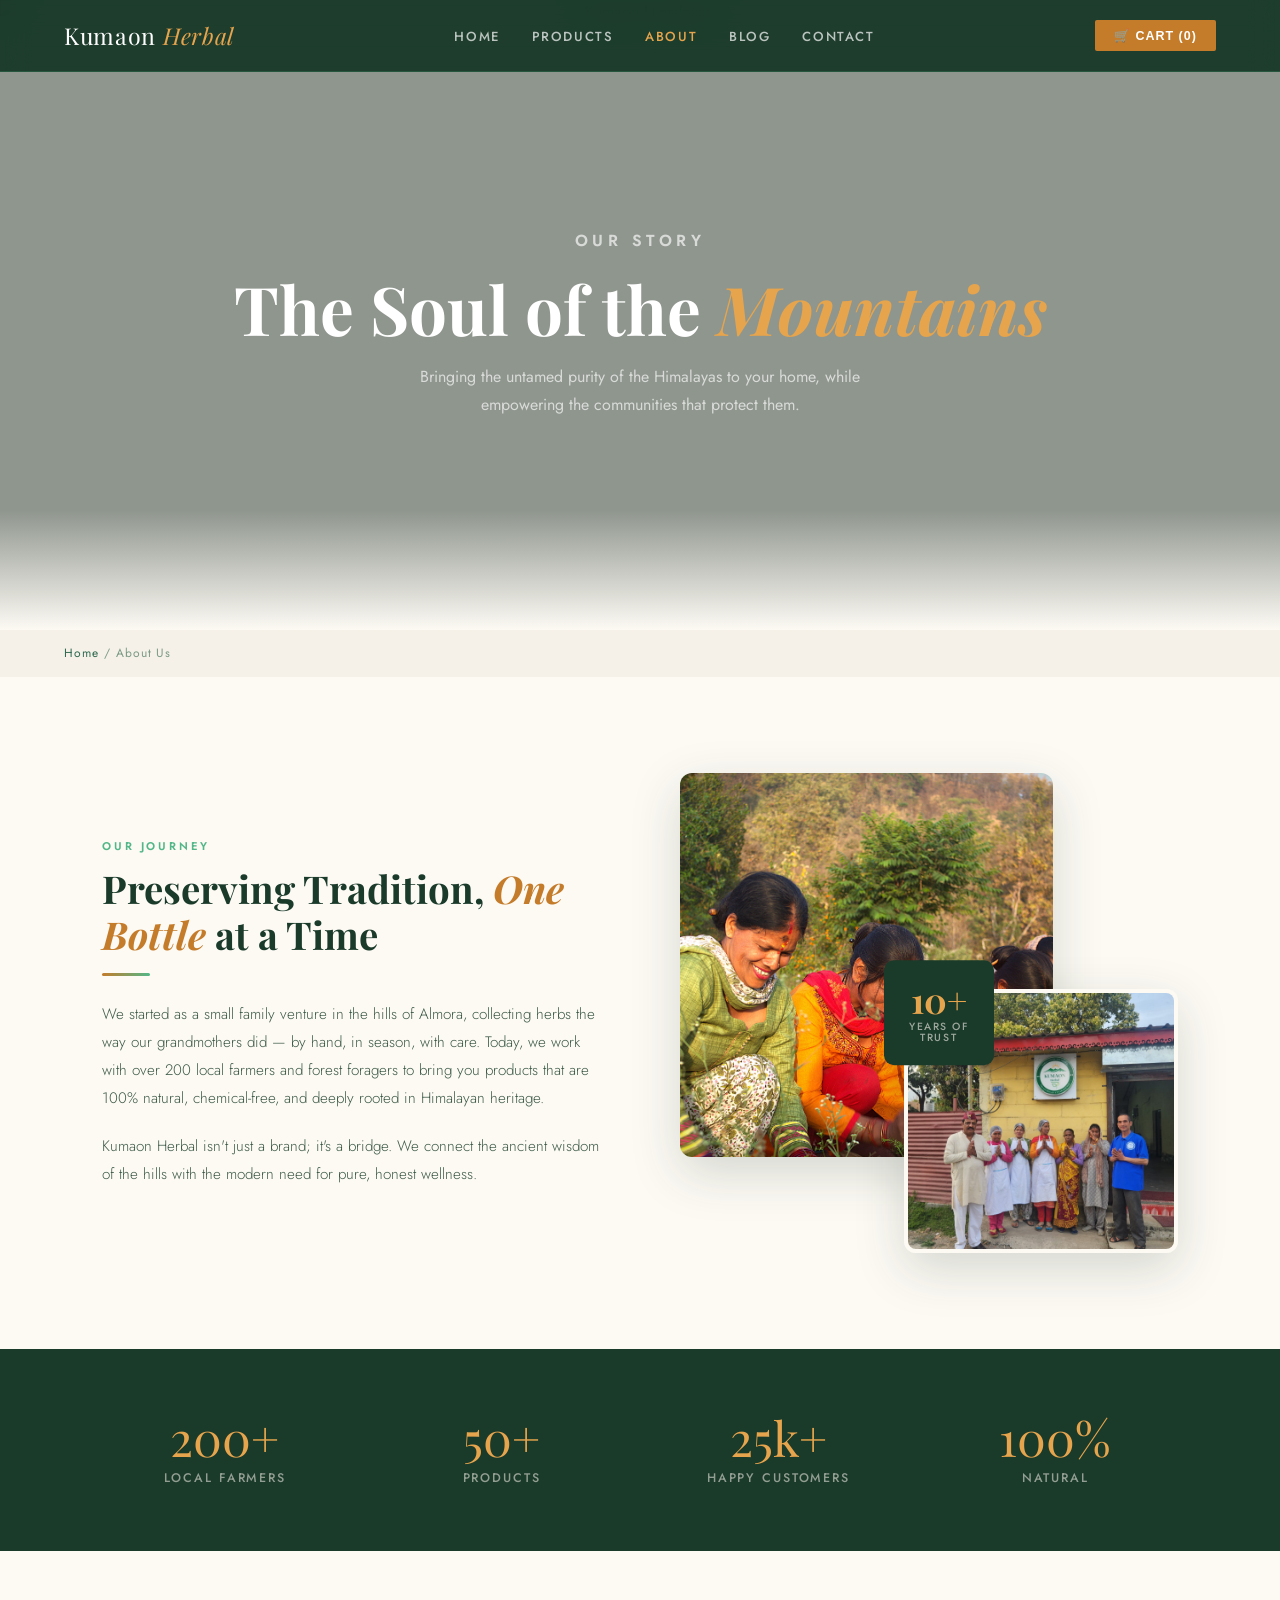
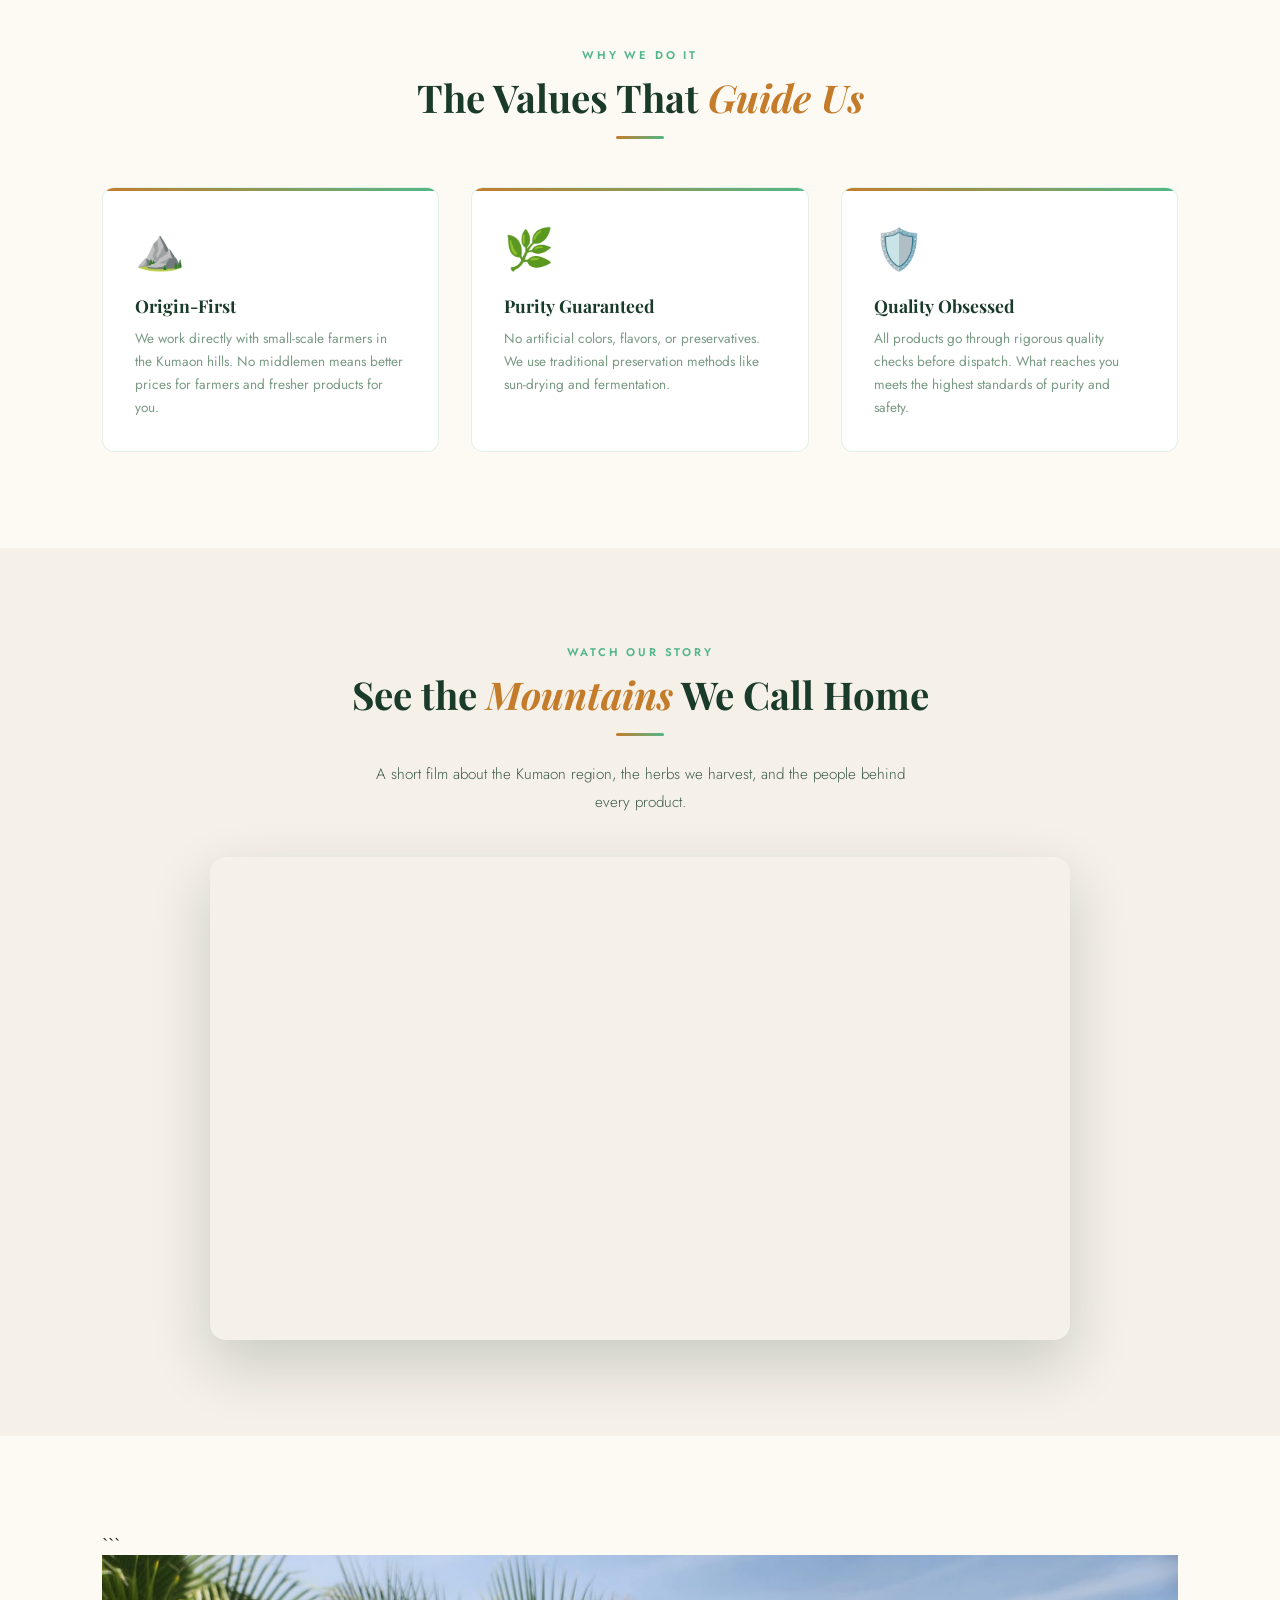
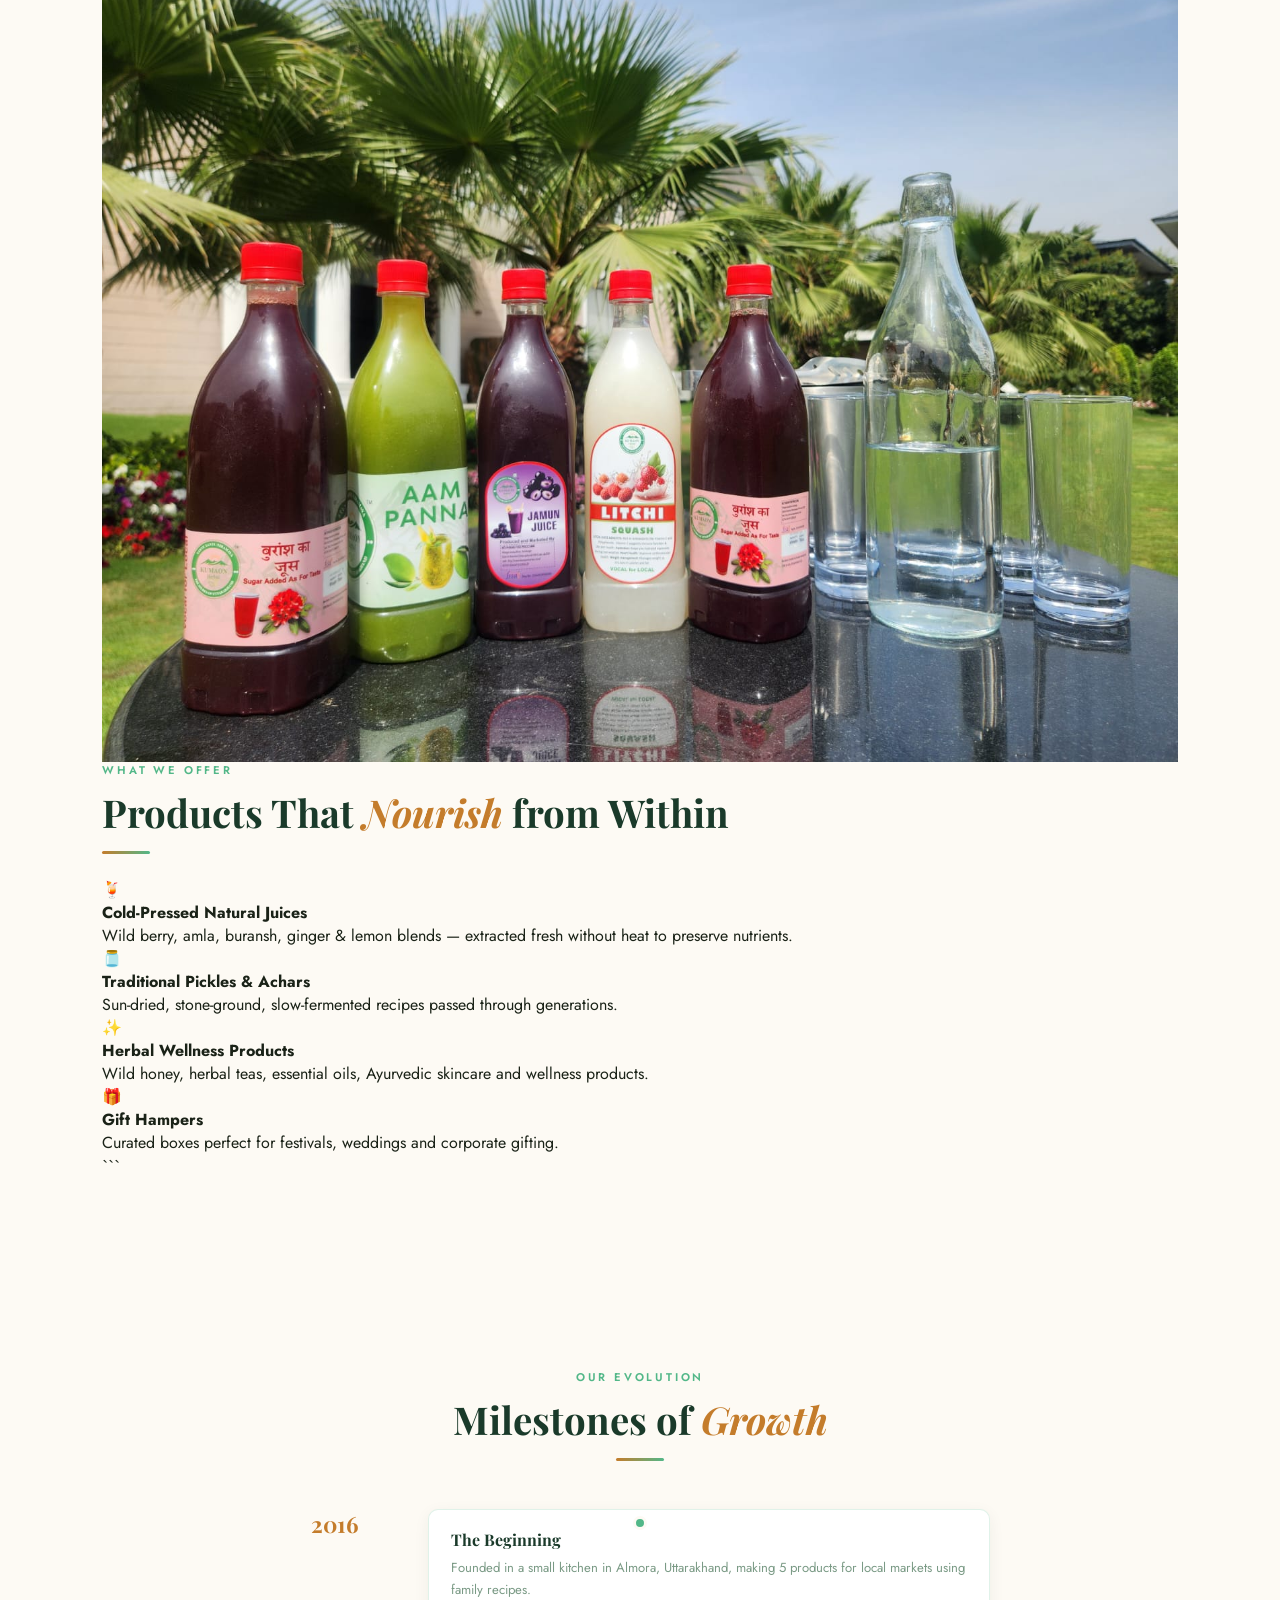
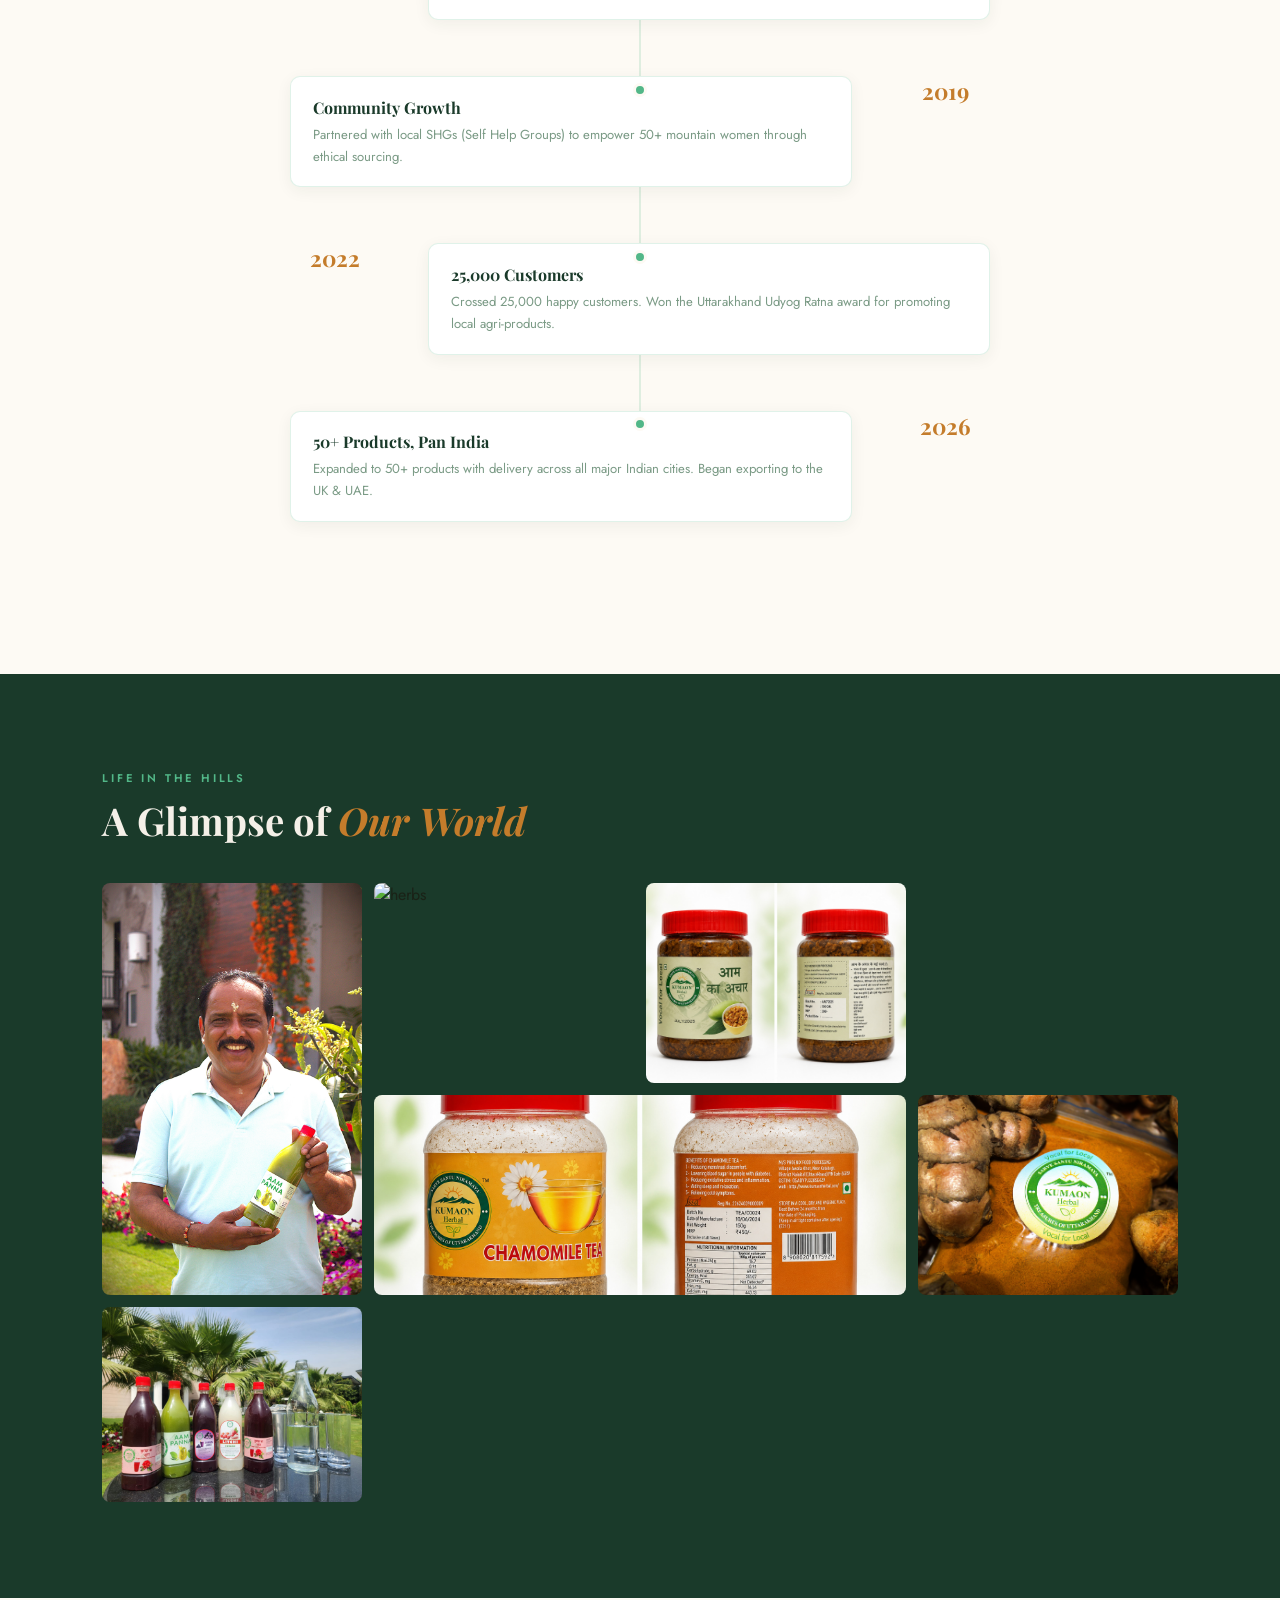
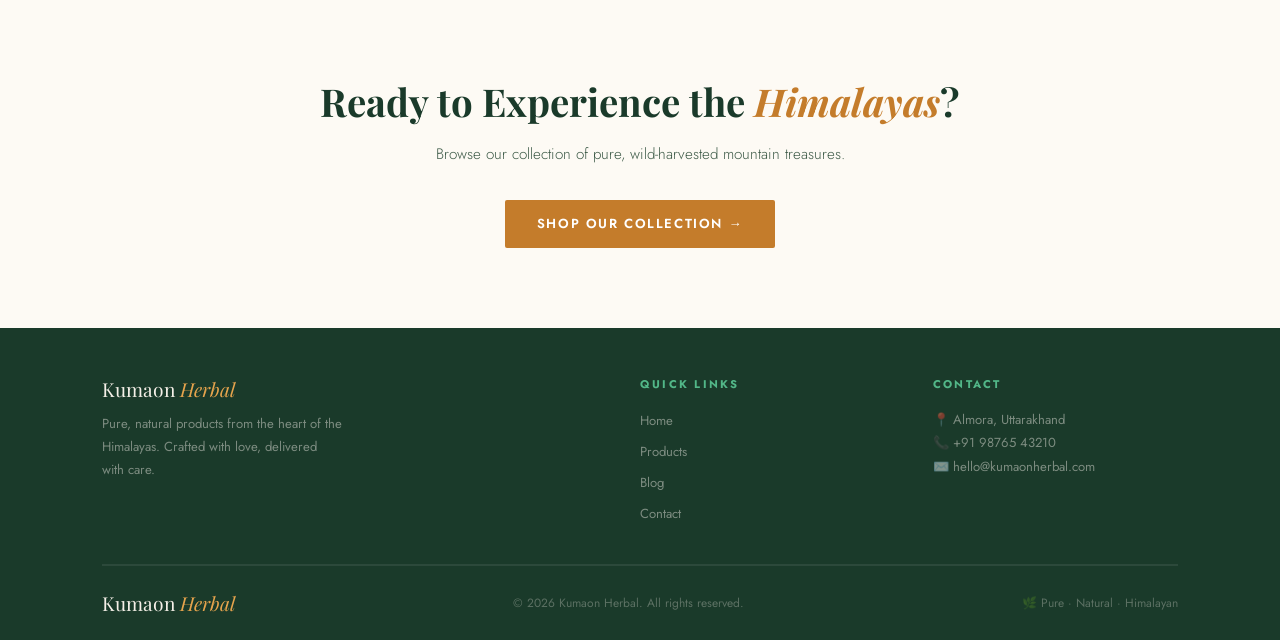
==== about.html @ 8d999460 "chnage in what we provide" ====
<!DOCTYPE html>
<html lang="en">
<head>
  <meta charset="UTF-8"/>
  <meta name="viewport" content="width=device-width, initial-scale=1.0"/>
  <title>About Us – Kumaon Herbal</title>
  <link href="https://fonts.googleapis.com/css2?family=Playfair+Display:ital,wght@0,400;0,600;0,700;1,400;1,600&family=Jost:wght@300;400;500;600;700&display=swap" rel="stylesheet"/>
  <link href="about.css" rel="stylesheet">
</head>
<body>

<!-- NAVBAR -->
<nav id="navbar">
  <div class="nav-logo">Kumaon <span>Herbal</span></div>
  <ul class="nav-links">
    <li><a href="index.html">Home</a></li>
    <li><a href="product.html">Products</a></li>
    <li><a href="about.html" class="active">About</a></li>
    <li><a href="blog.html">Blog</a></li>
    <li><a href="contact.html">Contact</a></li>
  </ul>
  <div class="nav-actions">
    <button class="nav-cart">Cart (0)</button>
    <div class="hamburger" id="hamburger"><span></span><span></span><span></span></div>
  </div>
</nav>

<!-- HERO -->
<section class="hero">
  <img src="https://images.unsplash.com/photo-1506905925346-21bda4d32df4?w=1600&q=80" alt="Kumaon Himalayas"/>
  <div class="ov" style="background:rgba(10,28,18,.45)"></div>
  <div class="hero-body">
    <p class="eyebrow">Our Story</p>
    <h1>The Soul of the <em>Mountains</em></h1>
    <p>Bringing the untamed purity of the Himalayas to your home, while empowering the communities that protect them.</p>
  </div>
  <div class="fade-b"></div>
</section>

<div class="breadcrumb"><a href="index.html">Home</a> / About Us</div>

<!-- STORY -->
<section>
  <div class="story-grid">
    <div>
      <p class="sec-label">Our Journey</p>
      <h2 class="sec-title">Preserving Tradition, <em>One Bottle</em> at a Time</h2>
      <div class="sec-div"></div>
      <p class="sec-body">
        We started as a small family venture in the hills of Almora, collecting herbs the way our grandmothers did — by hand, in season, with care. Today, we work with over 200 local farmers and forest foragers to bring you products that are 100% natural, chemical-free, and deeply rooted in Himalayan heritage.
      </p>
      <p class="sec-body" style="margin-top:1.2rem">
        Kumaon Herbal isn't just a brand; it's a bridge. We connect the ancient wisdom of the hills with the modern need for pure, honest wellness.
      </p>
    </div>
    <div class="story-img-stack">
      <img class="si-main" src="IMG_7506.jpg" alt="Himalayan farm"/>
      <img class="si-accent" src="WhatsApp Image 2026-03-16 at 8.49.40 PM.jpeg " alt="Herbal products"/>
      <div class="story-badge">10+<span>Years of Trust</span></div>
    </div>
  </div>
</section>

<!-- STATS -->
<div class="stats-band">
  <div><div class="stat-num">200+</div><div class="stat-label">Local Farmers</div></div>
  <div><div class="stat-num">50+</div><div class="stat-label">Products</div></div>
  <div><div class="stat-num">25k+</div><div class="stat-label">Happy Customers</div></div>
  <div><div class="stat-num">100%</div><div class="stat-label">Natural</div></div>
</div>

<!-- VALUES -->
<section>
  <div style="text-align:center">
    <p class="sec-label">Why We Do It</p>
    <h2 class="sec-title">The Values That <em>Guide Us</em></h2>
    <div class="sec-div" style="margin-inline:auto"></div>
  </div>
  <div class="values-grid">
    <div class="val-card">
      <div class="val-icon">⛰️</div>
      <h3>Origin-First</h3>
      <p>We work directly with small-scale farmers in the Kumaon hills. No middlemen means better prices for farmers and fresher products for you.</p>
    </div>
    <div class="val-card">
      <div class="val-icon">🌿</div>
      <h3>Purity Guaranteed</h3>
      <p>No artificial colors, flavors, or preservatives. We use traditional preservation methods like sun-drying and fermentation.</p>
    </div>
    <div class="val-card">
      <div class="val-icon">🛡️</div>
      <h3>Quality Obsessed</h3>
      <p>All products go through rigorous quality checks before dispatch. What reaches you meets the highest standards of purity and safety.</p>
    </div>
  </div>
</section>

<!-- VIDEO -->
<section class="video-section">
  <p class="sec-label">Watch Our Story</p>
  <h2 class="sec-title">See the <em>Mountains</em> We Call Home</h2>
  <div class="sec-div" style="margin-inline:auto"></div>
  <p class="sec-body" style="max-width:540px;margin-inline:auto">A short film about the Kumaon region, the herbs we harvest, and the people behind every product.</p>
  <div class="video-wrap">
    <!-- Himalayan nature/herbs documentary from YouTube -->
    <iframe src="" title="Kumaon Himalayas" allowfullscreen allow="accelerometer; autoplay; clipboard-write; encrypted-media; gyroscope; picture-in-picture"></iframe>
  </div>
</section>

<!-- WHAT WE PROVIDE -->
<!-- WHAT WE PROVIDE -->

<section class="offer-section">

  <div class="offer-grid">

```
<div class="offer-image-wrapper">
  <img
    class="offer-image"
    src="WhatsApp Image 2026-03-16 at 8.49.50 PM (1).jpeg"
    alt="herbal products"
  />
</div>

<div class="offer-content">

  <p class="sec-label">What We Offer</p>

  <h2 class="sec-title">
    Products That <em>Nourish</em> from Within
  </h2>

  <div class="sec-div"></div>

  <div class="offer-list">

    <div class="offer-item">
      <div class="offer-icon">🍹</div>
      <div>
        <h4>Cold-Pressed Natural Juices</h4>
        <p>
          Wild berry, amla, buransh, ginger & lemon blends —
          extracted fresh without heat to preserve nutrients.
        </p>
      </div>
    </div>

    <div class="offer-item">
      <div class="offer-icon">🫙</div>
      <div>
        <h4>Traditional Pickles & Achars</h4>
        <p>
          Sun-dried, stone-ground, slow-fermented recipes
          passed through generations.
        </p>
      </div>
    </div>

    <div class="offer-item">
      <div class="offer-icon">✨</div>
      <div>
        <h4>Herbal Wellness Products</h4>
        <p>
          Wild honey, herbal teas, essential oils,
          Ayurvedic skincare and wellness products.
        </p>
      </div>
    </div>

    <div class="offer-item">
      <div class="offer-icon">🎁</div>
      <div>
        <h4>Gift Hampers</h4>
        <p>
          Curated boxes perfect for festivals,
          weddings and corporate gifting.
        </p>
      </div>
    </div>

  </div>

</div>
```

  </div>

</section>


<!-- TIMELINE -->
<section class="timeline">
  <div style="text-align:center">
    <p class="sec-label">Our Evolution</p>
    <h2 class="sec-title">Milestones of <em>Growth</em></h2>
    <div class="sec-div" style="margin-inline:auto"></div>
  </div>
  <div class="tl-wrap">
    <div class="tl-item">
      <div class="tl-year">2016</div>
      <div class="tl-dot"></div>
      <div class="tl-content"><h4>The Beginning</h4><p>Founded in a small kitchen in Almora, Uttarakhand, making 5 products for local markets using family recipes.</p></div>
    </div>
    <div class="tl-item">
      <div class="tl-year">2019</div>
      <div class="tl-dot"></div>
      <div class="tl-content"><h4>Community Growth</h4><p>Partnered with local SHGs (Self Help Groups) to empower 50+ mountain women through ethical sourcing.</p></div>
    </div>
    <div class="tl-item">
      <div class="tl-year">2022</div>
      <div class="tl-dot"></div>
      <div class="tl-content"><h4>25,000 Customers</h4><p>Crossed 25,000 happy customers. Won the Uttarakhand Udyog Ratna award for promoting local agri-products.</p></div>
    </div>
    <div class="tl-item">
      <div class="tl-year">2026</div>
      <div class="tl-dot"></div>
      <div class="tl-content"><h4>50+ Products, Pan India</h4><p>Expanded to 50+ products with delivery across all major Indian cities. Began exporting to the UK & UAE.</p></div>
    </div>
  </div>
</section>

<!-- GALLERY -->
<section class="gallery">
  <p class="sec-label">Life in the Hills</p>
  <h2 class="sec-title" style="color:var(--cream)">A Glimpse of <em>Our World</em></h2>
  <div class="gal-grid">
    <div class="gal-item tall"><img src="IMG_7270.jpg" alt="Founder"/></div>
    <div class="gal-item"><img src="https://images.unsplash.com/photo-1615485290382-441e4d049cb5?w=500&q=80" alt="herbs"/></div>
    <div class="gal-item"><img src="images\IMG_8487.jpeg" alt="pickles"/></div>
    <div class="gal-item wide"><img src="images\IMG_8486.jpeg" alt="herbal tea"/></div>
    <div class="gal-item"><img src="IMG_7405.jpg" alt="Turmeric"/></div>
    <div class="gal-item"><img src="WhatsApp Image 2026-03-16 at 8.49.50 PM (1).jpeg" alt="products"/></div>
  </div>
</section>

<!-- CTA -->
<section style="text-align:center; padding: 5rem 8vw;">
  <h2 class="sec-title">Ready to Experience the <em>Himalayas</em>?</h2>
  <p class="sec-body" style="margin-top:1rem; margin-bottom: 2rem;">Browse our collection of pure, wild-harvested mountain treasures.</p>
  <a href="product.html" class="btn-primary">Shop Our Collection →</a>
</section>

<!-- FOOTER -->
<footer>
  <div style="display:grid;grid-template-columns:2fr 1fr 1fr;gap:3rem;padding-bottom:2.5rem;border-bottom:1px solid rgba(255,255,255,.08)">
    <div>
      <div class="fl">Kumaon <span>Herbal</span></div>
      <p style="font-size:.82rem;color:rgba(245,240,232,.45);margin-top:.7rem;max-width:240px;line-height:1.75">Pure, natural products from the heart of the Himalayas. Crafted with love, delivered with care.</p>
    </div>
    <div>
      <h5 style="font-size:.7rem;font-weight:700;letter-spacing:.2em;text-transform:uppercase;color:var(--gl);margin-bottom:1rem">Quick Links</h5>
      <ul style="list-style:none;display:flex;flex-direction:column;gap:.5rem">
        <li><a href="index.html" style="color:rgba(245,240,232,.45);font-size:.82rem;text-decoration:none">Home</a></li>
        <li><a href="product.html" style="color:rgba(245,240,232,.45);font-size:.82rem;text-decoration:none">Products</a></li>
        <li><a href="blog.html" style="color:rgba(245,240,232,.45);font-size:.82rem;text-decoration:none">Blog</a></li>
        <li><a href="contact.html" style="color:rgba(245,240,232,.45);font-size:.82rem;text-decoration:none">Contact</a></li>
      </ul>
    </div>
    <div>
      <h5 style="font-size:.7rem;font-weight:700;letter-spacing:.2em;text-transform:uppercase;color:var(--gl);margin-bottom:1rem">Contact</h5>
      <p style="font-size:.82rem;color:rgba(245,240,232,.45);line-height:1.8">📍 Almora, Uttarakhand<br/>📞 +91 98765 43210<br/>✉️ hello@kumaonherbal.com</p>
    </div>
  </div>
  <div class="footer-inner"><div class="fl">Kumaon <span>Herbal</span></div><p>© 2026 Kumaon Herbal. All rights reserved.</p><p>🌿 Pure · Natural · Himalayan</p></div>
</footer>
<script src="script.js"></script>
</body>
</html>
---- about.css ----
*,*::before,*::after{box-sizing:border-box;margin:0;padding:0}
    :root{
      --gd:#1a3a2a;--gm:#2d6a4f;--gl:#52b788;
      --cream:#f5f0e8;--ww:#fdfaf4;
      --amber:#c47c2b;--al:#e6a44d;
      --td:#1a2217;--tm:#3d5a47;--tl:#7a9a85;
      --border:rgba(82,183,136,0.18);
    }
    html{scroll-behavior:smooth}
    body{font-family:'Jost',sans-serif;background:var(--ww);color:var(--td);overflow-x:hidden}

    /* NAV */
    nav{position:fixed;top:0;left:0;right:0;z-index:200;display:flex;align-items:center;justify-content:space-between;padding:0 5vw;height:72px;background:rgba(26,58,42,0.97);backdrop-filter:blur(14px);border-bottom:1px solid rgba(82,183,136,0.2)}
    .nav-logo{font-family:'Playfair Display',serif;font-size:1.45rem;color:#fff;letter-spacing:.03em;flex-shrink: 0;}
    .nav-logo span{color:var(--al);font-style:italic}
    .nav-links{display:flex;gap:2rem;list-style:none}
    .nav-links a{text-decoration:none;font-size:.82rem;font-weight:500;letter-spacing:.12em;text-transform:uppercase;color:rgba(255,255,255,.7);transition:color .25s}
    .nav-links a:hover,.nav-links a.active{color:var(--al)}
    
    .nav-actions { display: flex; align-items: center; gap: 1rem; }
    .nav-cart{background:var(--amber);color:#fff;font-size:.78rem;font-weight:600;letter-spacing:.08em;text-transform:uppercase;padding:.5rem 1.2rem;border-radius:2px;cursor:pointer;border:none;transition:background .22s;white-space: nowrap;}
    .nav-cart:hover{background:var(--al)}

    .hamburger { display: none; flex-direction: column; gap: 5px; cursor: pointer; padding: 5px; }
    .hamburger span { width: 25px; height: 2px; background: #fff; border-radius: 2px; transition: .3s; }

    /* RESPONSIVE NAV FOR MOBILE */
    @media(max-width: 1024px) {
      .nav-links { position: fixed; top: 0; right: -100%; width: 280px; height: 100vh; background: var(--gd); flex-direction: column; padding: 100px 40px; transition: .4s ease-in-out; box-shadow: -10px 0 30px rgba(0,0,0,0.2); }
      .nav-links.active { right: 0; }
      .nav-links li { margin-bottom: 1.5rem; }
      .nav-links a { font-size: 1rem; color: #fff; }
      .hamburger { display: flex; z-index: 201; }
      .hamburger.active span:nth-child(1) { transform: translateY(7px) rotate(45deg); }
      .hamburger.active span:nth-child(2) { opacity: 0; }
      .hamburger.active span:nth-child(3) { transform: translateY(-7px) rotate(-45deg); }
    }

    /* BUTTONS */
    .btn-primary, .btn-outline {
      display: inline-block;
      padding: 0.9rem 2rem;
      border-radius: 2px;
      font-size: .82rem;
      font-weight: 600;
      letter-spacing: .12em;
      text-transform: uppercase;
      text-decoration: none;
      transition: all .3s ease;
      cursor: pointer;
      text-align: center;
      border: none;
    }
    .btn-primary {
      background: var(--amber);
      color: #fff;
    }
    .btn-primary:hover {
      background: var(--al);
      transform: translateY(-3px);
      box-shadow: 0 10px 20px rgba(0,0,0,0.15);
    }
    .btn-outline {
      background: transparent;
      color: var(--gd);
      border: 1.5px solid var(--gd);
    }
    .btn-outline:hover {
      background: var(--gd);
      color: #fff;
      transform: translateY(-3px);
      box-shadow: 0 10px 20px rgba(0,0,0,0.15);
    }
    .btn-white-outline {
      background: transparent;
      color: #fff;
      border: 1.5px solid rgba(255,255,255,0.6);
    }
    .btn-white-outline:hover {
      background: #fff;
      color: var(--gd);
      border-color: #fff;
      transform: translateY(-3px);
      box-shadow: 0 10px 20px rgba(0,0,0,0.15);
    }

    /* HERO BAND */
    .hero{position:relative;height:70vh;overflow:hidden;display:flex;align-items:center;justify-content:center;text-align:center}
    .hero img{position:absolute;inset:0;width:100%;height:100%;object-fit:cover;z-index:0}
    .hero .ov{position:absolute;inset:0;z-index:1;}
    .hero .fade-b{position:absolute;bottom:0;left:0;right:0;height:120px;background:linear-gradient(to bottom,transparent,var(--ww));z-index:2}
    .hero-body{position:relative;z-index:3;padding:0 5vw}
    .eyebrow{font-size:.7rem;font-weight:600;letter-spacing:.28em;text-transform:uppercase;color:var(--gl);margin-bottom:1rem;animation:fadeUp .7s .2s both}
    .hero h1{font-family:'Playfair Display',serif;font-size:clamp(2.5rem,5.5vw,4.2rem);color:#fff;line-height:1.12;animation:fadeUp .7s .4s both}
    .hero h1 em{color:var(--al);font-style:italic}
    .hero p{margin-top:1rem;font-size:1rem;color:rgba(255,255,255,.65);max-width:520px;margin-inline:auto;line-height:1.75;animation:fadeUp .7s .6s both}

    @media(max-width: 768px) {
      .hero { height: 60vh; }
      .hero-body { padding: 0 8vw; }
    }

    /* BREADCRUMB */
    .breadcrumb{padding:.9rem 5vw;background:var(--cream);font-size:.75rem;color:var(--tl);letter-spacing:.08em}
    .breadcrumb a{color:var(--gm);text-decoration:none}
    .breadcrumb a:hover{color:var(--amber)}

    /* SECTION SCAFFOLD */
    section{padding:6rem 8vw}
    .sec-label{font-size:.7rem;font-weight:600;letter-spacing:.25em;text-transform:uppercase;color:var(--gl);margin-bottom:.7rem}
    .sec-title{font-family:'Playfair Display',serif;font-size:clamp(1.7rem,3vw,2.5rem);color:var(--gd);line-height:1.2}
    .sec-title em{color:var(--amber);font-style:italic}
    .sec-div{width:48px;height:3px;background:linear-gradient(90deg,var(--amber),var(--gl));border-radius:2px;margin:1rem 0 1.5rem}
    .sec-body{font-size:.95rem;font-weight:300;color:var(--tm);line-height:1.85}

    @media(max-width: 768px) {
      section { padding: 4rem 6vw; }
    }

    /* STORY */
    .story-grid{display:grid;grid-template-columns:1fr 1fr;gap:5rem;align-items:center}
    .story-img-stack{position:relative;height:480px}
    .story-img-stack img{border-radius:12px;object-fit:cover;box-shadow:0 16px 50px rgba(26,58,42,.18)}
    .si-main{position:absolute;top:0;left:0;width:75%;height:80%}
    .si-accent{position:absolute;bottom:0;right:0;width:55%;height:55%;border:4px solid var(--ww)}
    .story-badge{position:absolute;top:50%;left:52%;transform:translate(-50%,-50%);background:var(--gd);color:var(--cream);padding:1.4rem;border-radius:10px;text-align:center;font-family:'Playfair Display',serif;font-size:2.2rem;font-weight:700;color:var(--al);line-height:1;width:110px}
    .story-badge span{display:block;font-family:'Jost',sans-serif;font-size:.65rem;font-weight:500;letter-spacing:.15em;text-transform:uppercase;color:rgba(245,240,232,.6);margin-top:.3rem}

    @media(max-width: 900px) {
      .story-grid { grid-template-columns: 1fr; gap: 3rem; text-align: center; }
      .sec-div { margin-inline: auto; }
      .story-img-stack { height: 400px; max-width: 500px; margin-inline: auto; width: 100%; }
    }

    /* STATS */
    .stats-band{background:var(--gd);padding:4rem 8vw;display:grid;grid-template-columns:repeat(4,1fr);gap:2rem;text-align:center}
    .stat-num{font-family:'Playfair Display',serif;font-size:3rem;color:var(--al);line-height:1}
    .stat-label{font-size:.78rem;font-weight:500;letter-spacing:.15em;text-transform:uppercase;color:rgba(245,240,232,.55);margin-top:.5rem}

    @media(max-width: 768px) {
      .stats-band { grid-template-columns: 1fr 1fr; gap: 3rem; }
    }
    @media(max-width: 480px) {
      .stats-band { grid-template-columns: 1fr; }
    }

    /* VALUES */
    .values-grid{display:grid;grid-template-columns:repeat(3,1fr);gap:2rem;margin-top:3rem}
    .val-card{background:#fff;border:1px solid var(--border);border-radius:12px;padding:2rem;transition:transform .3s,box-shadow .3s;position:relative;overflow:hidden}
    .val-card::before{content:'';position:absolute;top:0;left:0;right:0;height:3px;background:linear-gradient(90deg,var(--amber),var(--gl))}
    .val-card:hover{transform:translateY(-6px);box-shadow:0 18px 45px rgba(26,58,42,.1)}
    .val-icon{font-size:2.5rem;margin-bottom:1rem}
    .val-card h3{font-family:'Playfair Display',serif;font-size:1.1rem;color:var(--gd);margin-bottom:.6rem}
    .val-card p{font-size:.85rem;color:var(--tl);line-height:1.7}

    @media(max-width: 1024px) {
      .values-grid { grid-template-columns: 1fr 1fr; }
    }
    @media(max-width: 600px) {
      .values-grid { grid-template-columns: 1fr; }
    }

    /* VIDEO SECTION */
    .video-section{background:var(--cream);padding:6rem 8vw;text-align:center}
    .video-wrap{position:relative;max-width:860px;margin:2.5rem auto 0;border-radius:16px;overflow:hidden;box-shadow:0 24px 60px rgba(26,58,42,.2)}
    .video-wrap iframe{width:100%;aspect-ratio:16/9;border:none;display:block}

    /* TEAM */
    .team-grid{display:grid;grid-template-columns:repeat(3,1fr);gap:2rem;margin-top:3rem}
    .team-card{background:#fff;border-radius:12px;overflow:hidden;border:1px solid var(--border);box-shadow:0 4px 18px rgba(26,58,42,.06);transition:transform .3s,box-shadow .3s}
    .team-card:hover{transform:translateY(-5px);box-shadow:0 14px 36px rgba(26,58,42,.12)}
    .team-img{height:240px;overflow:hidden}
    .team-img img{width:100%;height:100%;object-fit:cover;transition:transform .5s}
    .team-card:hover .team-img img{transform:scale(1.06)}
    .team-body{padding:1.3rem 1.4rem 1.5rem}
    .team-name{font-family:'Playfair Display',serif;font-size:1.1rem;color:var(--gd);margin-bottom:.2rem}
    .team-role{font-size:.72rem;font-weight:600;letter-spacing:.15em;text-transform:uppercase;color:var(--gl);margin-bottom:.6rem}
    .team-bio{font-size:.82rem;color:var(--tl);line-height:1.65}

    @media(max-width: 1024px) {
      .team-grid { grid-template-columns: 1fr 1fr; }
    }
    @media(max-width: 600px) {
      .team-grid { grid-template-columns: 1fr; }
    }

    /* GALLERY */
    .gallery{padding:6rem 8vw;background:var(--gd)}
    .gallery .sec-title{color:var(--cream)}
    .gallery .sec-label{color:var(--gl)}
    .gallery .sec-body{color:rgba(245,240,232,.6)}
    .gal-grid{display:grid;grid-template-columns:repeat(4,1fr);grid-template-rows:200px 200px;gap:12px;margin-top:2.5rem}
    .gal-item{overflow:hidden;border-radius:8px;cursor:pointer}
    .gal-item.tall{grid-row:span 2}
    .gal-item.wide{grid-column:span 2}
    .gal-item img{width:100%;height:100%;object-fit:cover;transition:transform .5s;display:block}
    .gal-item:hover img{transform:scale(1.08)}

    @media(max-width: 1024px) {
      .gal-grid { grid-template-columns: repeat(2,1fr); grid-template-rows: repeat(4, 180px); }
    }
    @media(max-width: 600px) {
      .gal-grid { grid-template-columns: 1fr; grid-template-rows: auto; }
      .gal-item.tall, .gal-item.wide { grid-row: auto; grid-column: auto; }
      .gal-item { aspect-ratio: 4/3; }
    }

    /* MILESTONES */
    .timeline{padding:6rem 8vw}
    .tl-wrap{position:relative;max-width:700px;margin:3rem auto 0}
    .tl-wrap::before{content:'';position:absolute;left:50%;top:0;bottom:0;width:2px;background:var(--border);transform:translateX(-50%)}
    .tl-item{display:flex;gap:3rem;align-items:flex-start;margin-bottom:3.5rem;position:relative}
    .tl-item:nth-child(even){flex-direction:row-reverse}
    .tl-year{flex:0 0 auto;width:90px;text-align:center;font-family:'Playfair Display',serif;font-size:1.4rem;color:var(--amber);font-weight:700}
    .tl-dot{position:absolute;left:50%;top:.4rem;width:14px;height:14px;background:var(--gl);border-radius:50%;transform:translateX(-50%);border:3px solid var(--ww);z-index:1}
    .tl-content{flex:1;background:#fff;border:1px solid var(--border);border-radius:10px;padding:1.2rem 1.4rem;box-shadow:0 4px 16px rgba(26,58,42,.06)}
    .tl-content h4{font-family:'Playfair Display',serif;font-size:1rem;color:var(--gd);margin-bottom:.4rem}
    .tl-content p{font-size:.82rem;color:var(--tl);line-height:1.65}

    @media(max-width: 768px) {
      .tl-wrap::before{left:20px}
      .tl-item,.tl-item:nth-child(even){flex-direction:column;padding-left:50px; gap: 0.5rem;}
      .tl-dot{left:20px}
      .tl-year{width:auto;text-align:left; font-size: 1.2rem; }
    }

    /* FOOTER */
    footer{background:var(--gd);padding:3rem 8vw 1.5rem}
    .footer-inner{display:flex;align-items:center;justify-content:space-between;flex-wrap:wrap;gap:1rem;border-top:1px solid rgba(255,255,255,.08);padding-top:1.5rem}
    .fl{font-family:'Playfair Display',serif;font-size:1.2rem;color:var(--cream)}
    .fl span{color:var(--al);font-style:italic}
    footer p{font-size:.75rem;color:rgba(245,240,232,.3)}

    @keyframes fadeUp{from{opacity:0;transform:translateY(20px)}to{opacity:1;transform:translateY(0)}}
    
    @media(max-width: 900px) {
      footer > div:first-child { grid-template-columns: 1fr 1fr !important; }
    }
    @media(max-width: 600px) {
      footer > div:first-child { grid-template-columns: 1fr !important; gap: 2rem !important; }
      .footer-inner { flex-direction: column; text-align: center; }
    }

/* ==========================================
COMPLETE MOBILE RESPONSIVE FIX
ADD THIS AT THE END OF about.css
========================================== */

html,
body{
width:100%;
overflow-x:hidden;
}

img,
video,
iframe{
max-width:100%;
display:block;
}

/* GENERAL */
@media (max-width:1024px){

section{
padding:4rem 5vw;
}

.story-grid{
grid-template-columns:1fr;
gap:3rem;
}

.story-img-stack{
max-width:550px;
width:100%;
margin:auto;
}

.values-grid{
grid-template-columns:repeat(2,1fr);
}

.team-grid{
grid-template-columns:repeat(2,1fr);
}

.gal-grid{
grid-template-columns:repeat(2,1fr);
}

.stats-band{
grid-template-columns:repeat(2,1fr);
}

}

/* TABLET */
@media (max-width:768px){

nav{
padding:0 20px;
}

.nav-logo{
font-size:1.1rem;
}

.nav-links{
position:fixed;
top:72px;
right:-100%;
width:280px;
height:calc(100vh - 72px);
background:var(--gd);
flex-direction:column;
align-items:flex-start;
padding:30px;
transition:.4s ease;
z-index:999;
}

.nav-links.active{
right:0;
}

.hamburger{
display:flex;
}

.hero{
height:60vh;
}

.hero h1{
font-size:2rem;
}

.hero p{
font-size:.9rem;
}

.story-grid{
text-align:center;
}

.story-img-stack{
height:350px;
}

.story-badge{
width:90px;
height:90px;
font-size:1.5rem;
padding:1rem;
}

.stats-band{
padding:3rem 20px;
grid-template-columns:1fr 1fr;
}

.values-grid{
grid-template-columns:1fr;
}

.team-grid{
grid-template-columns:1fr;
}

.gal-grid{
grid-template-columns:1fr;
grid-template-rows:auto;
}

.gal-item,
.gal-item.wide,
.gal-item.tall{
grid-column:auto;
grid-row:auto;
aspect-ratio:4/3;
}

.timeline{
padding:4rem 20px;
}

.tl-wrap::before{
left:20px;
}

.tl-item,
.tl-item:nth-child(even){
flex-direction:column;
padding-left:50px;
gap:.5rem;
}

.tl-dot{
left:20px;
}

.tl-year{
width:auto;
text-align:left;
}

/* WHAT WE OFFER SECTION */
section[style*="background:var(--cream)"] > div{
grid-template-columns:1fr !important;
gap:2rem !important;
}

section[style*="background:var(--cream)"] img{
height:280px !important;
}

/* CTA */
section[style*="text-align:center"]{
padding:4rem 20px !important;
}

/* FOOTER */
footer > div:first-child{
grid-template-columns:1fr !important;
gap:2rem !important;
text-align:center;
}

.footer-inner{
flex-direction:column;
text-align:center;
}

}

/* MOBILE */
@media (max-width:480px){

nav{
height:65px;
padding:0 15px;
}

.nav-logo{
font-size:1rem;
}

.nav-cart{
display:none;
}

.hero{
height:50vh;
}

.hero h1{
font-size:1.6rem;
}

.hero p{
font-size:.85rem;
}

.eyebrow{
font-size:.65rem;
}

section{
padding:3rem 20px;
}

.story-img-stack{
height:280px;
}

.story-badge{
width:70px;
height:70px;
font-size:1.2rem;
padding:.7rem;
}

.stats-band{
grid-template-columns:1fr;
gap:2rem;
}

.stat-num{
font-size:2rem;
}

.team-img{
height:220px;
}

.breadcrumb{
font-size:.7rem;
padding:12px 20px;
}

}

/* HAMBURGER ANIMATION */
.hamburger.active span:nth-child(1){
transform:translateY(7px) rotate(45deg);
}

.hamburger.active span:nth-child(2){
opacity:0;
}

.hamburger.active span:nth-child(3){
transform:translateY(-7px) rotate(-45deg);
}
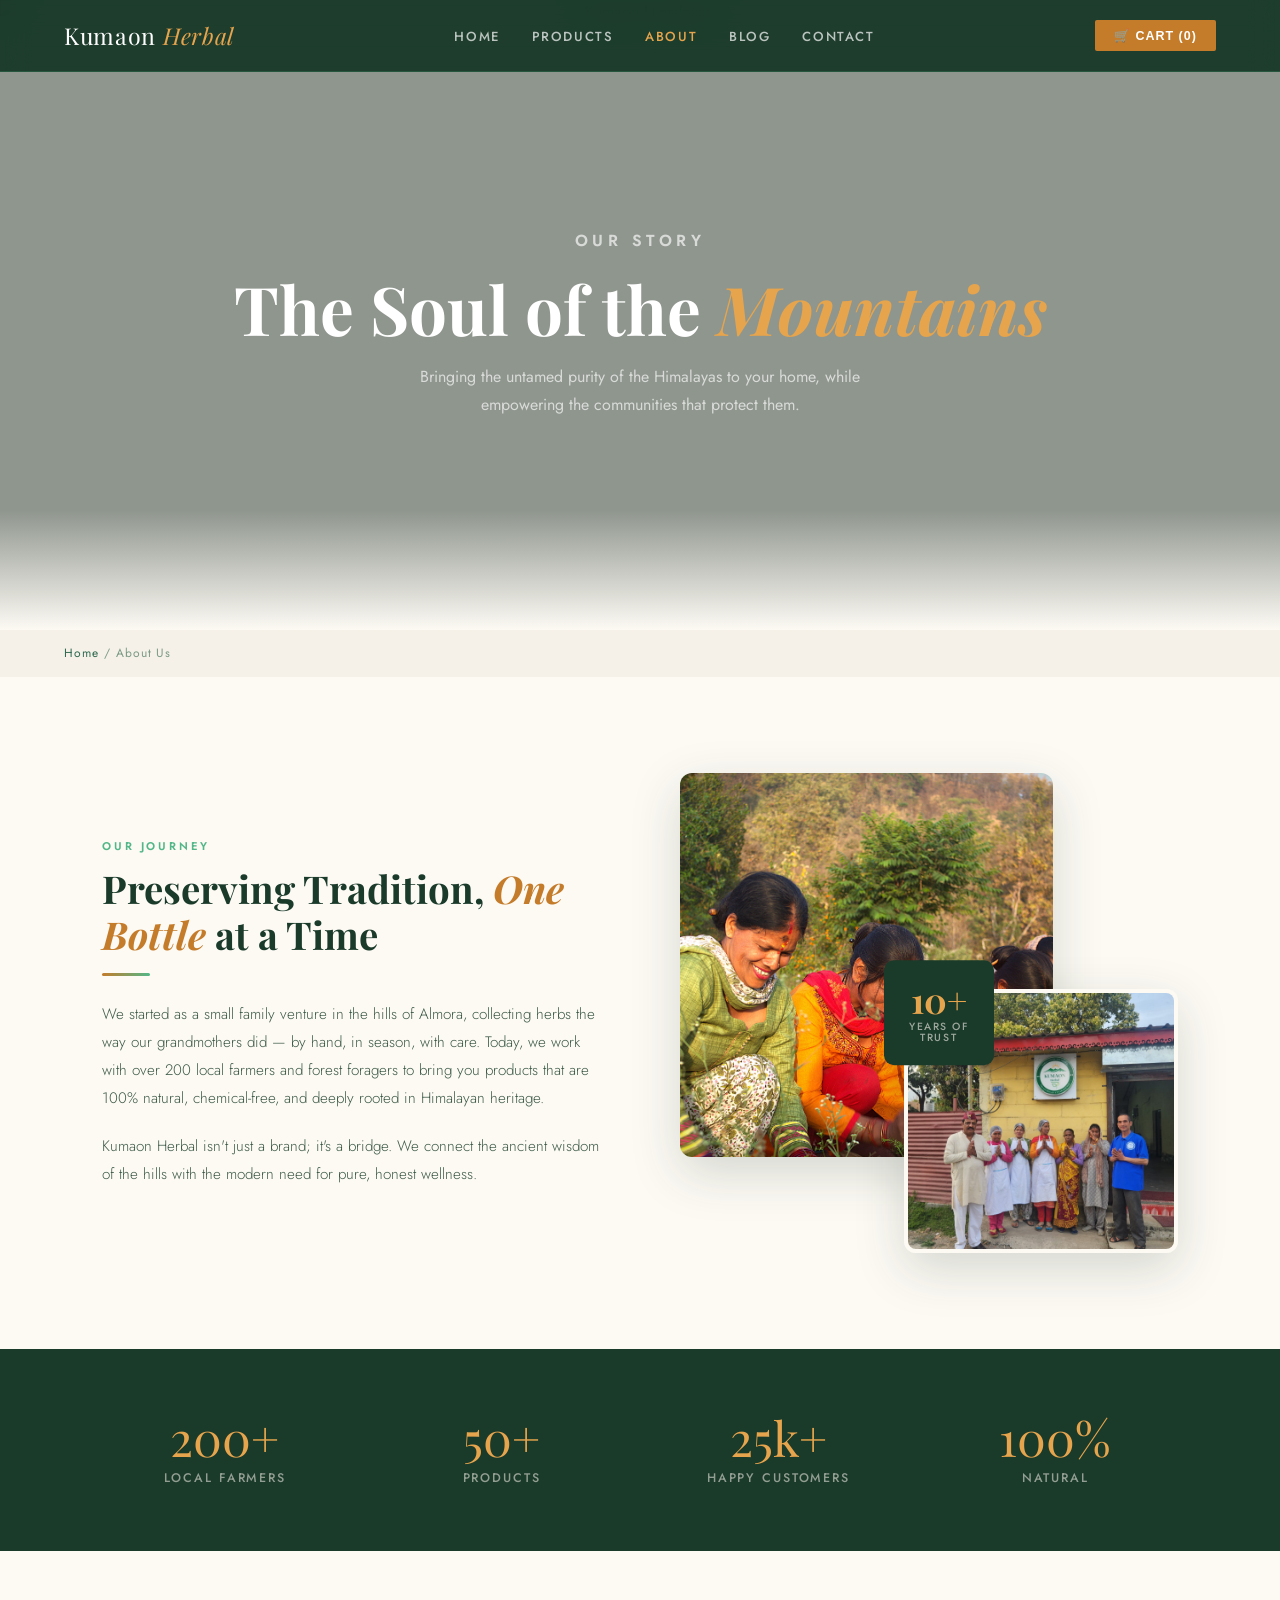
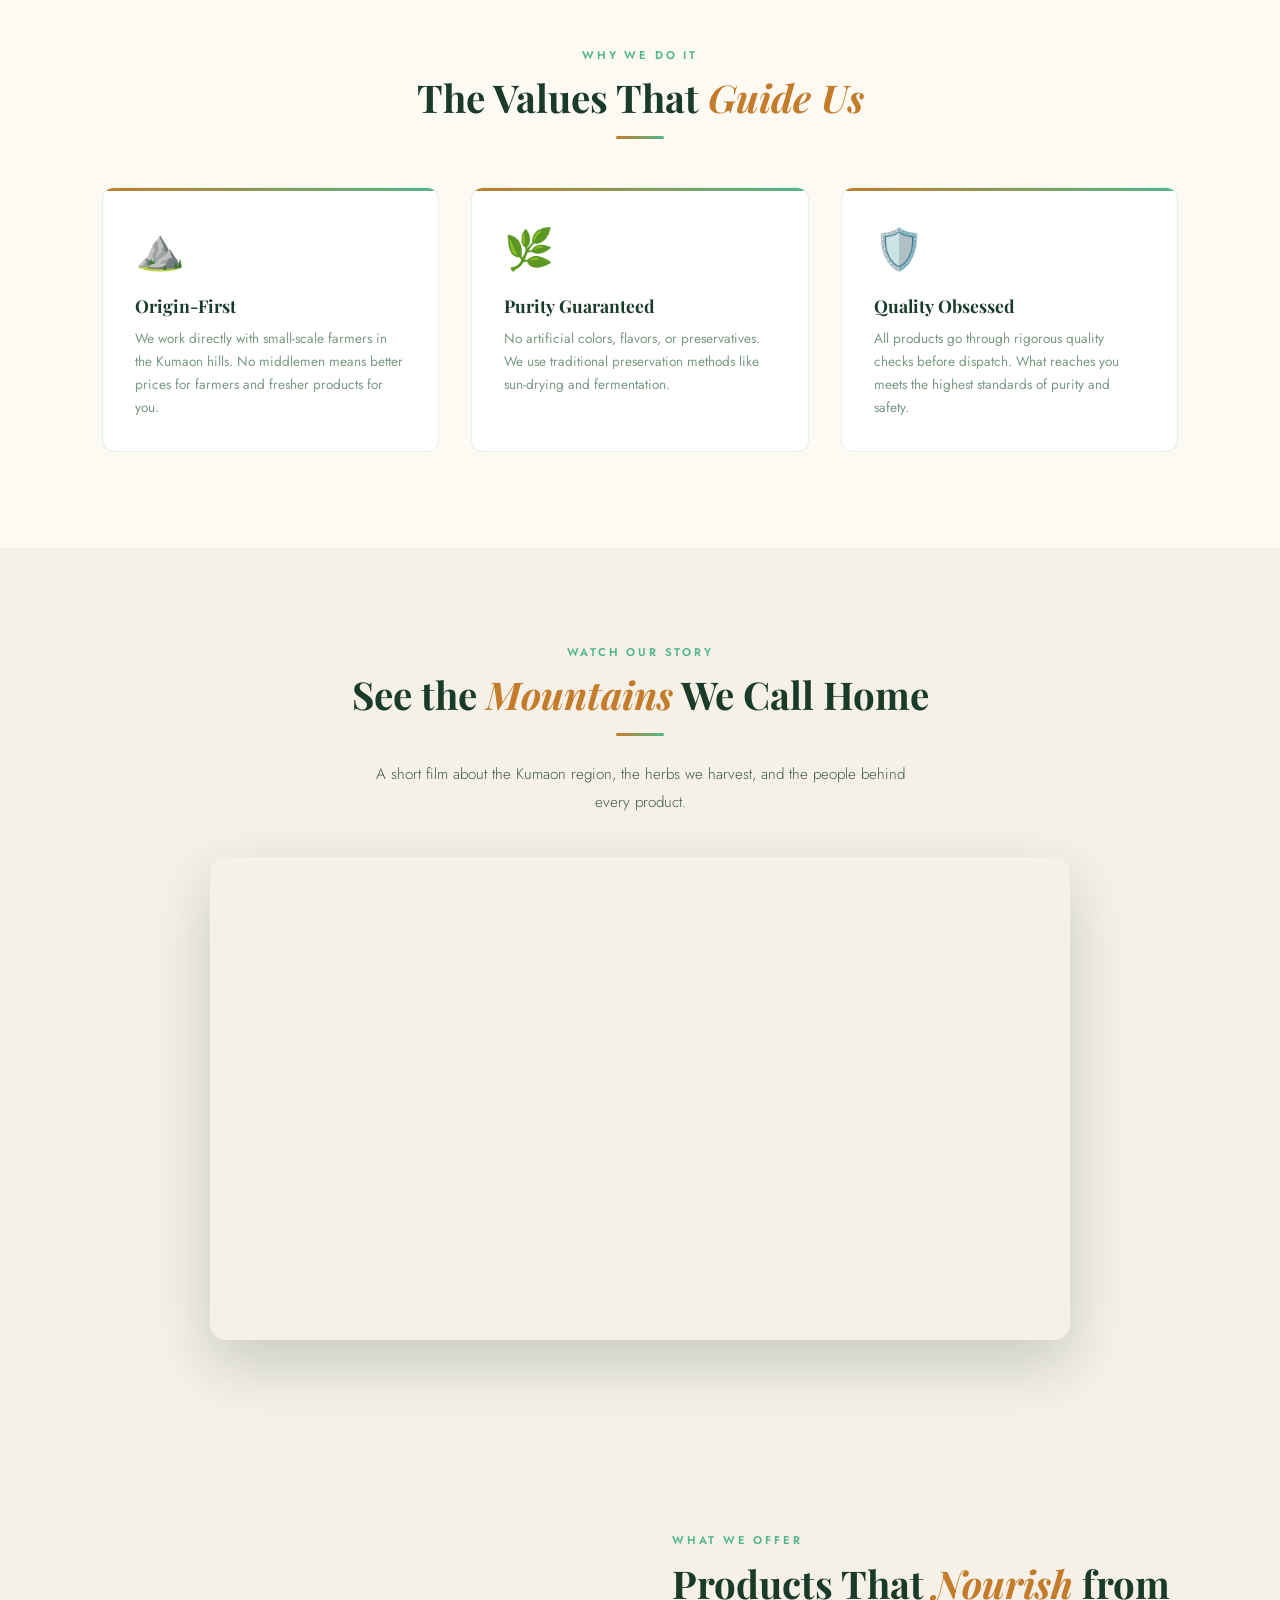
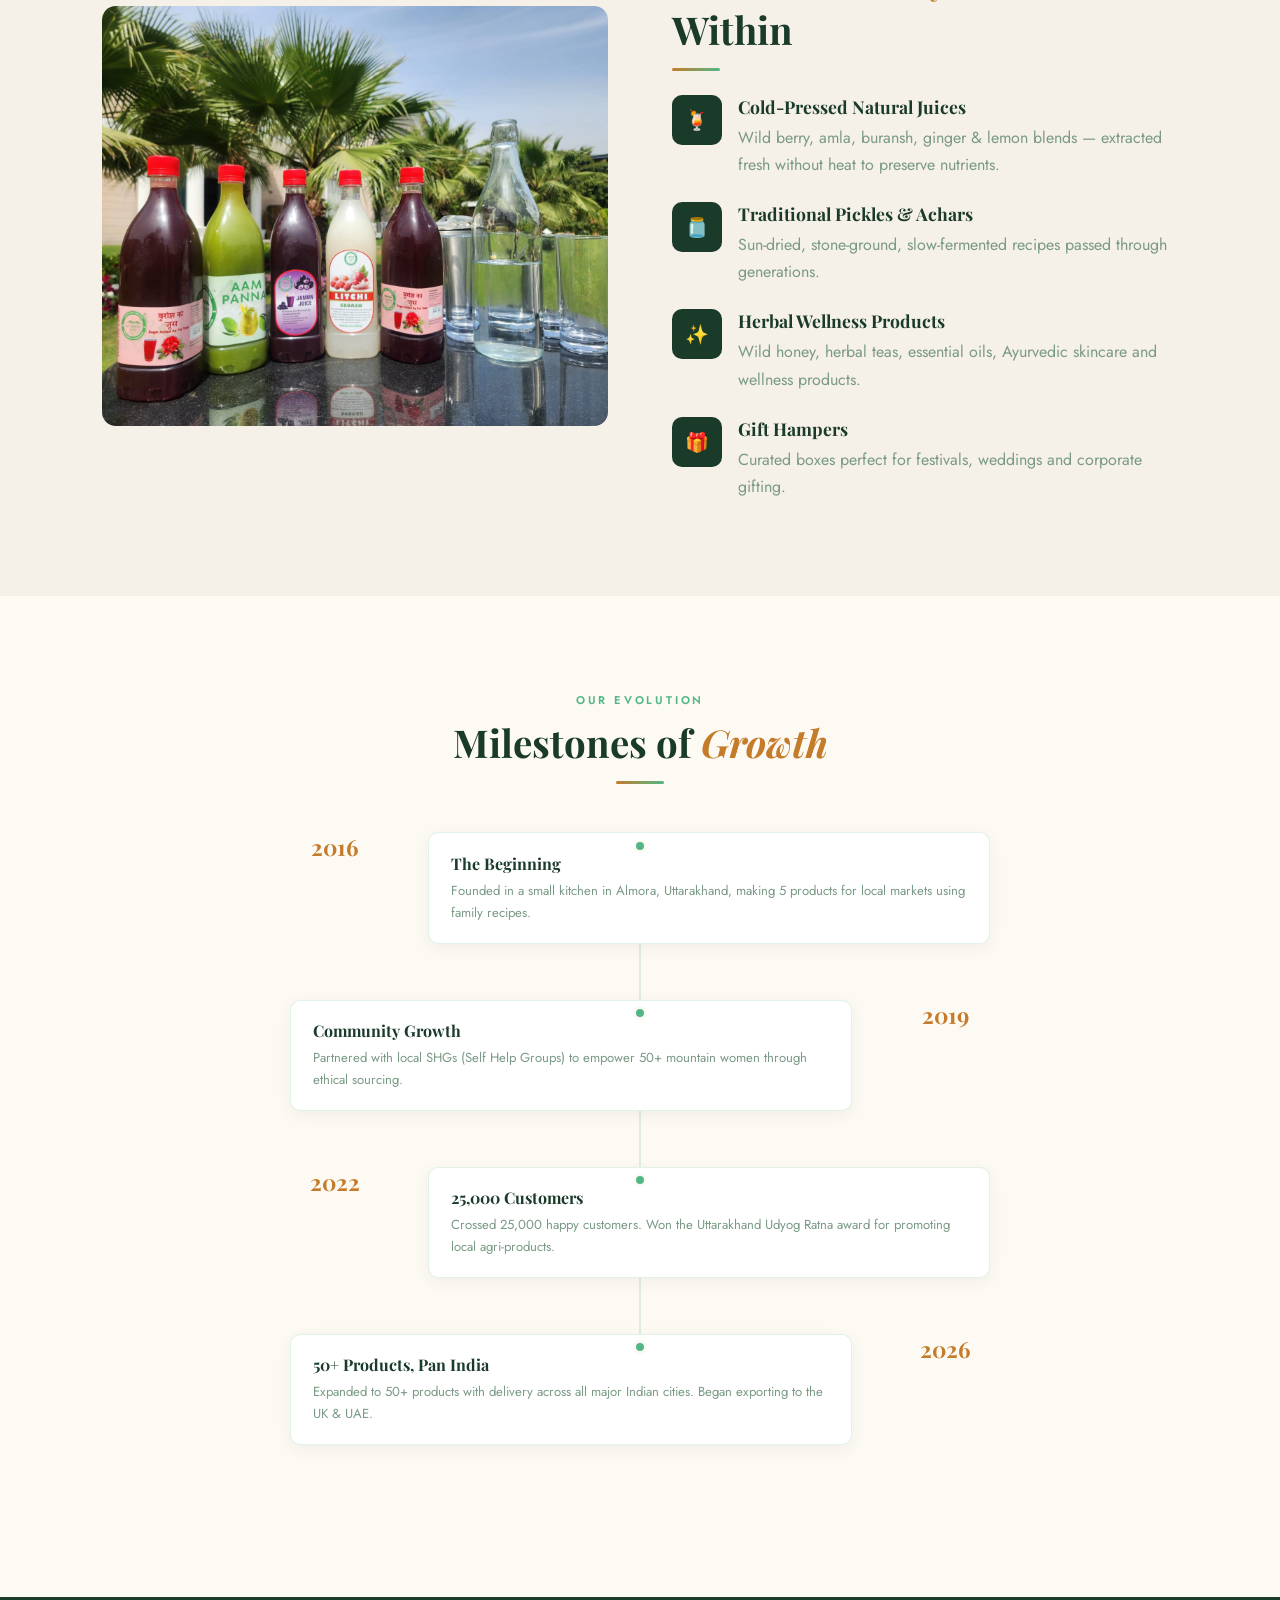
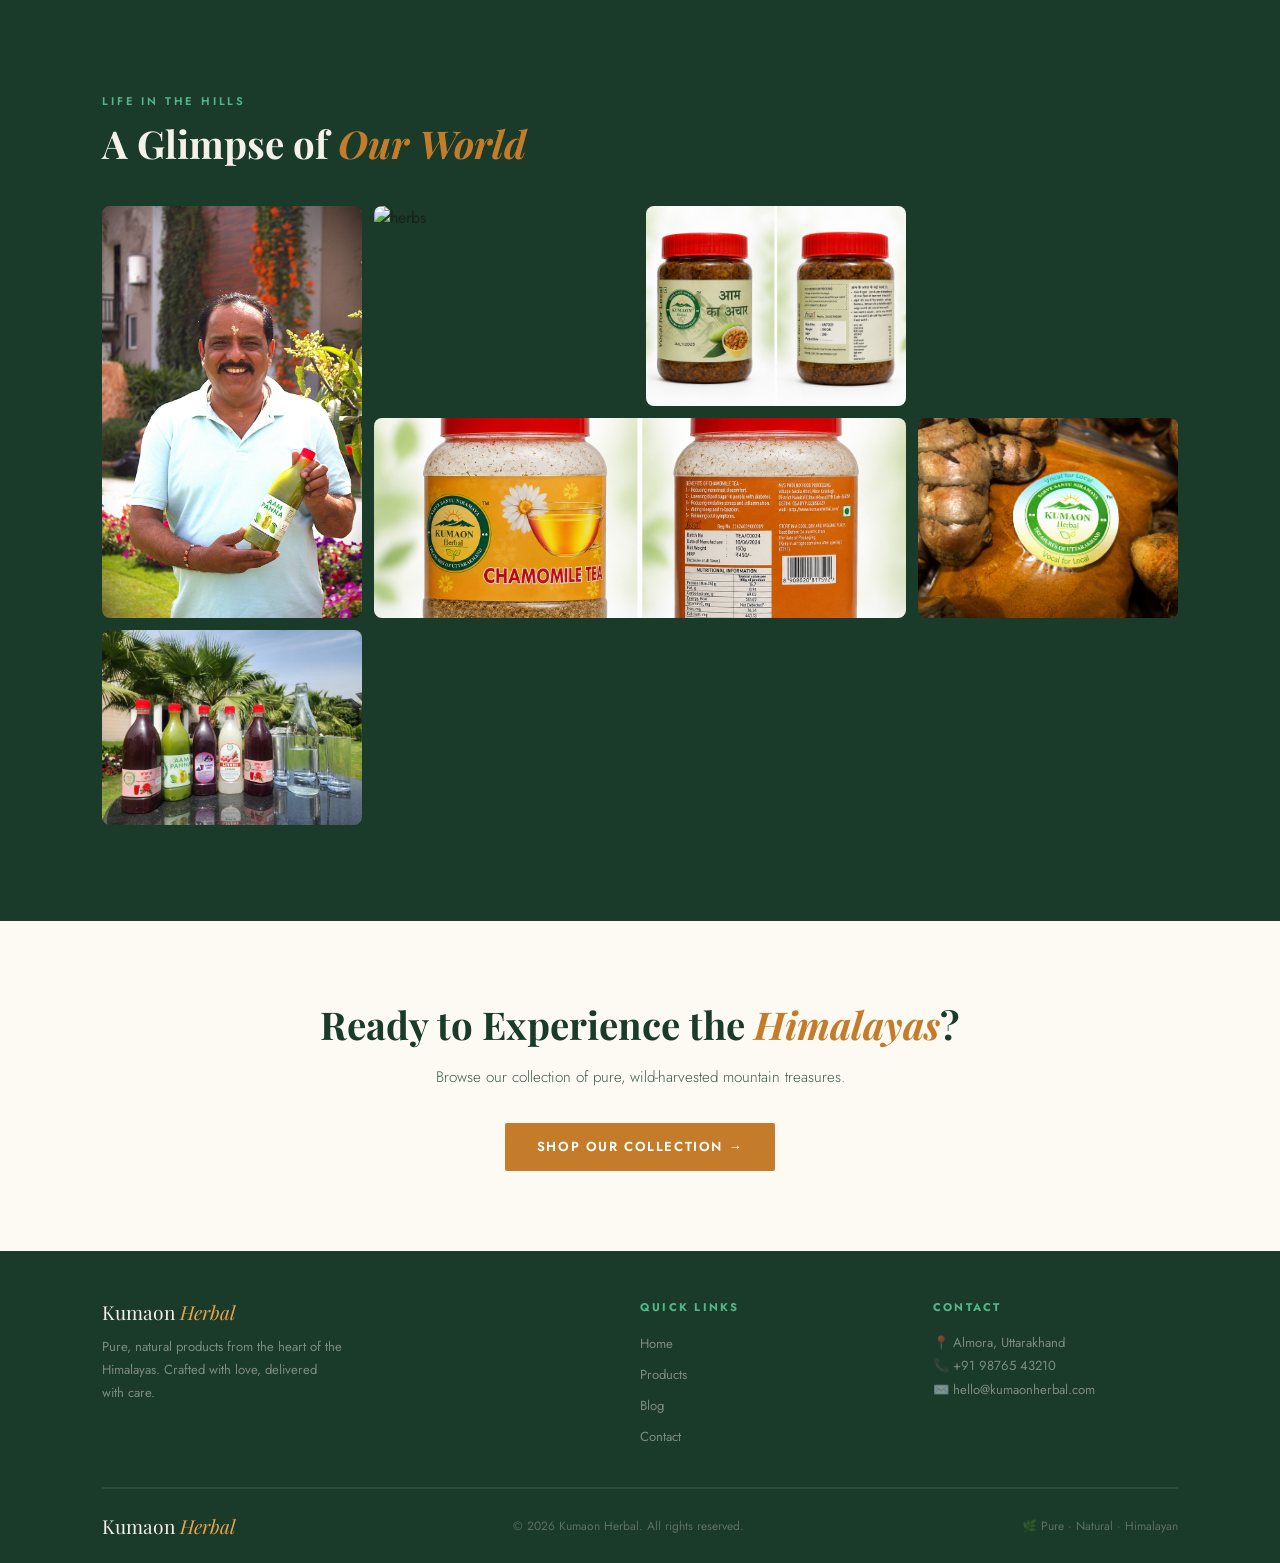
==== commit 3a4d1bed: "change" ====
--- a/about.html
+++ b/about.html
@@ -108,13 +108,12 @@
 </section>
 
 <!-- WHAT WE PROVIDE -->
-<!-- WHAT WE PROVIDE -->
+
 
 <section class="offer-section">
 
   <div class="offer-grid">
 
-```
 <div class="offer-image-wrapper">
   <img
     class="offer-image"
@@ -182,7 +181,6 @@
   </div>
 
 </div>
-```
 
   </div>
 
--- a/about.css
+++ b/about.css
@@ -513,3 +513,105 @@
 .hamburger.active span:nth-child(3){
 transform:translateY(-7px) rotate(-45deg);
 }
+/* ==========================
+OFFER SECTION FIX
+========================== */
+
+.offer-section{
+background:var(--cream);
+}
+
+.offer-grid{
+display:grid;
+grid-template-columns:1fr 1fr;
+gap:4rem;
+align-items:center;
+}
+
+.offer-image{
+width:100%;
+height:420px;
+object-fit:cover;
+border-radius:14px;
+display:block;
+}
+
+.offer-list{
+display:flex;
+flex-direction:column;
+gap:1.5rem;
+}
+
+.offer-item{
+display:flex;
+gap:1rem;
+align-items:flex-start;
+}
+
+.offer-icon{
+flex-shrink:0;
+width:50px;
+height:50px;
+border-radius:10px;
+background:var(--gd);
+display:flex;
+align-items:center;
+justify-content:center;
+font-size:1.2rem;
+}
+
+.offer-item h4{
+font-family:'Playfair Display',serif;
+color:var(--gd);
+margin-bottom:6px;
+font-size:1.1rem;
+}
+
+.offer-item p{
+color:var(--tl);
+line-height:1.7;
+}
+
+/* MOBILE */
+
+@media(max-width:768px){
+
+.offer-grid{
+grid-template-columns:1fr;
+gap:2rem;
+}
+
+.offer-image{
+height:280px;
+}
+
+.offer-content{
+width:100%;
+}
+
+.offer-item{
+width:100%;
+}
+
+}
+
+@media(max-width:480px){
+
+.offer-image{
+height:220px;
+}
+
+.offer-item{
+gap:.8rem;
+}
+
+.offer-item h4{
+font-size:1rem;
+}
+
+.offer-item p{
+font-size:.9rem;
+}
+
+}
+
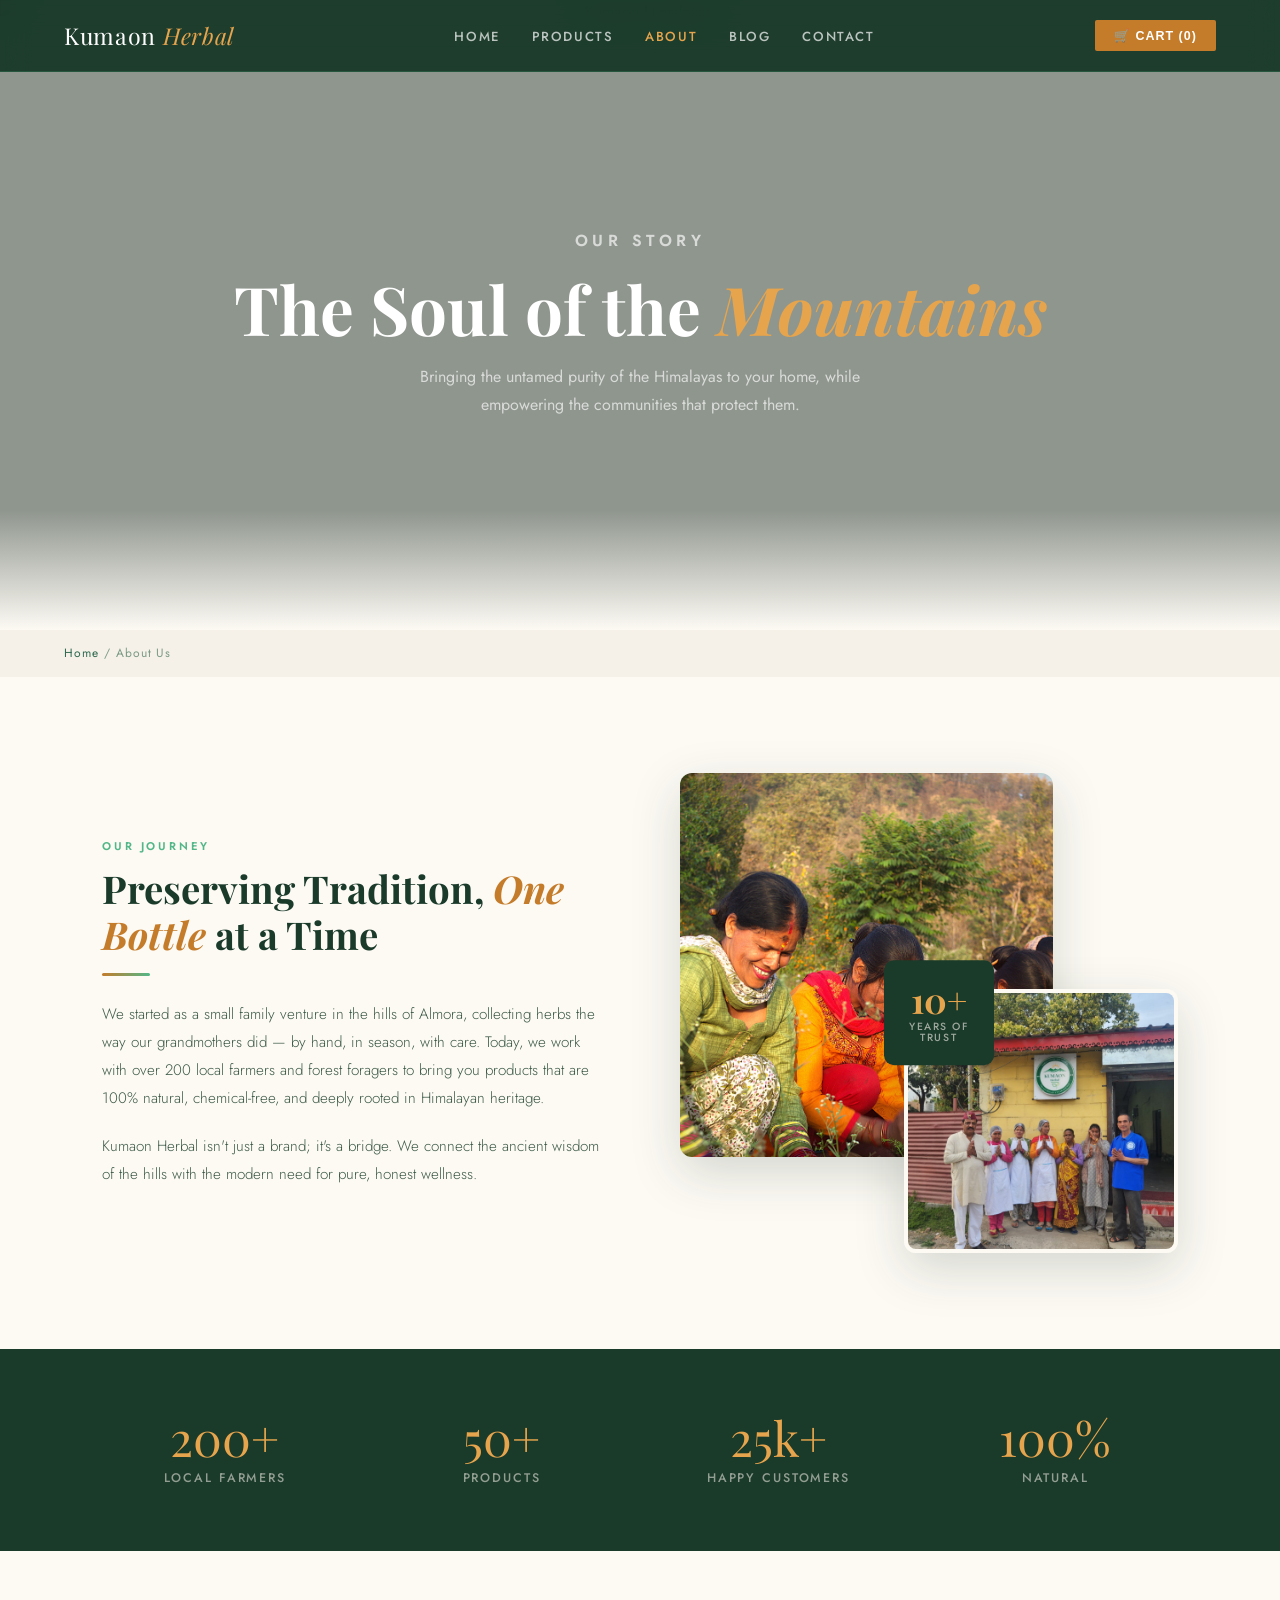
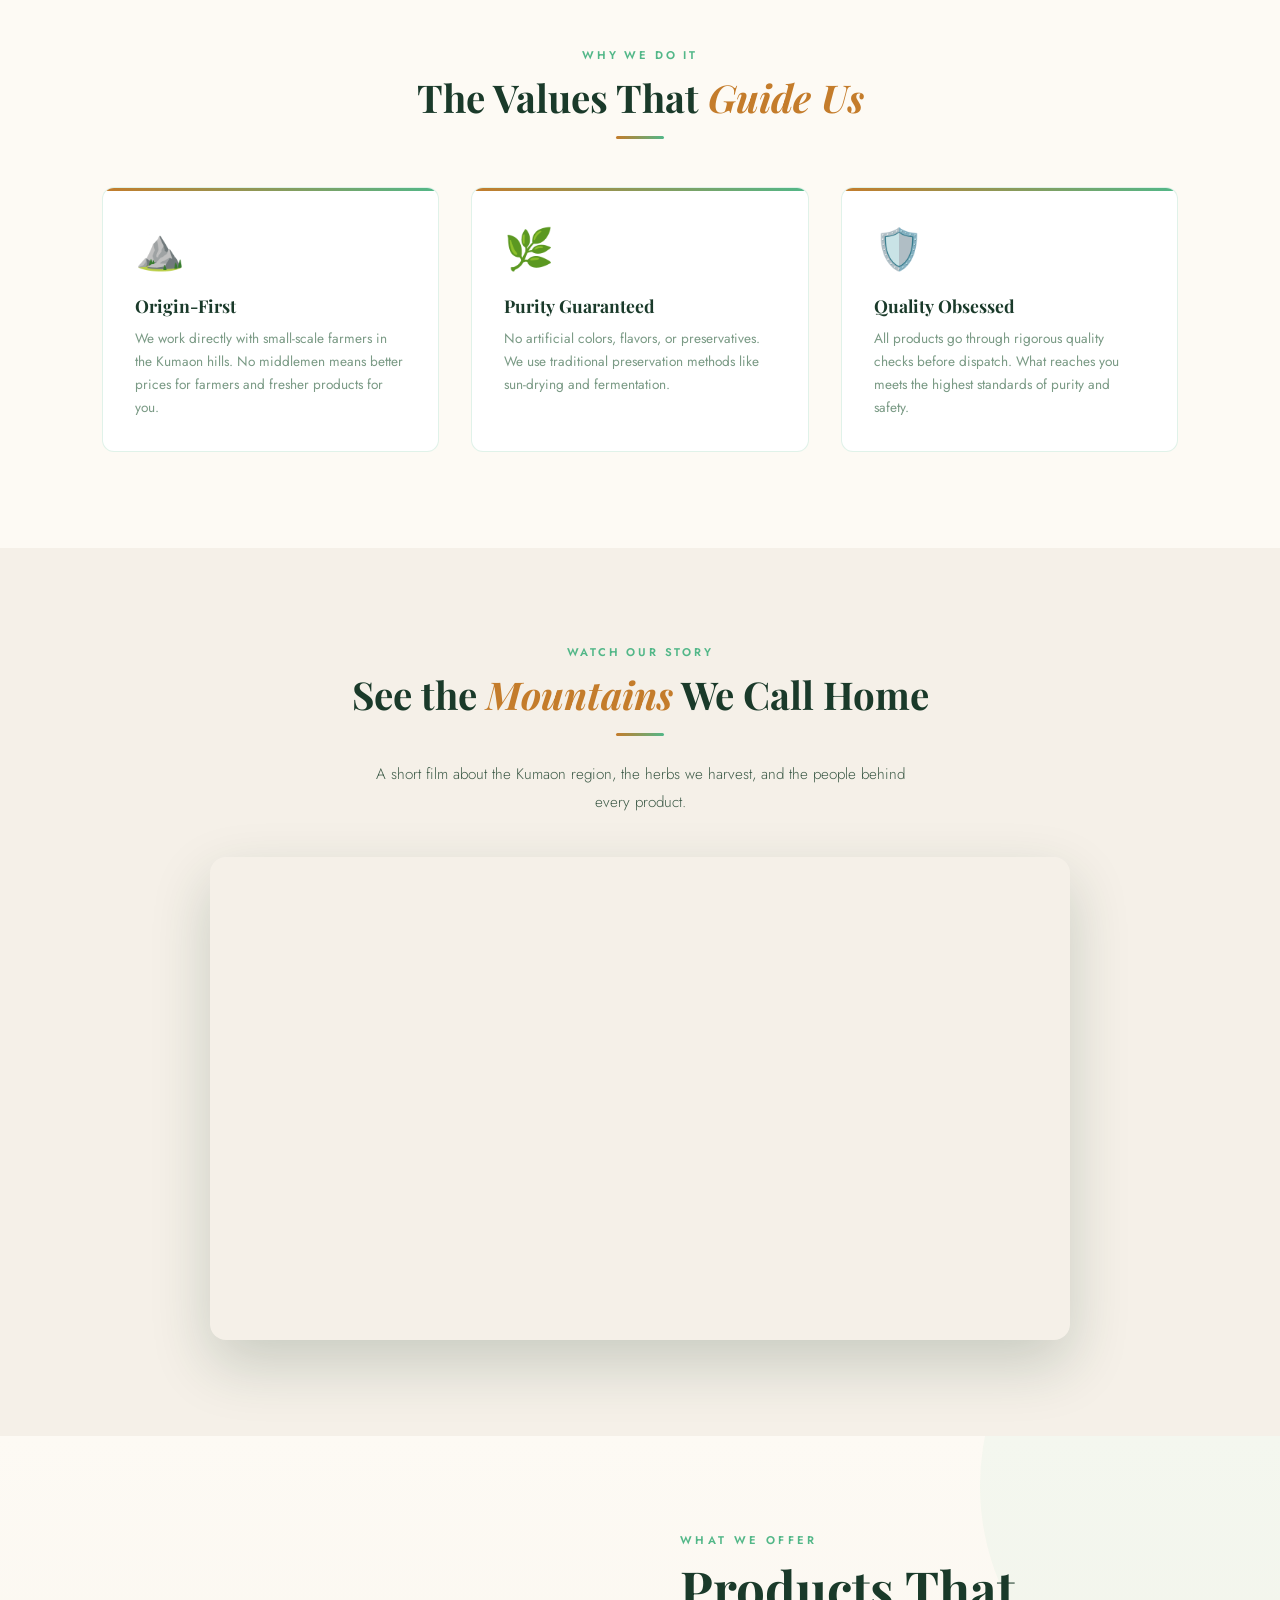
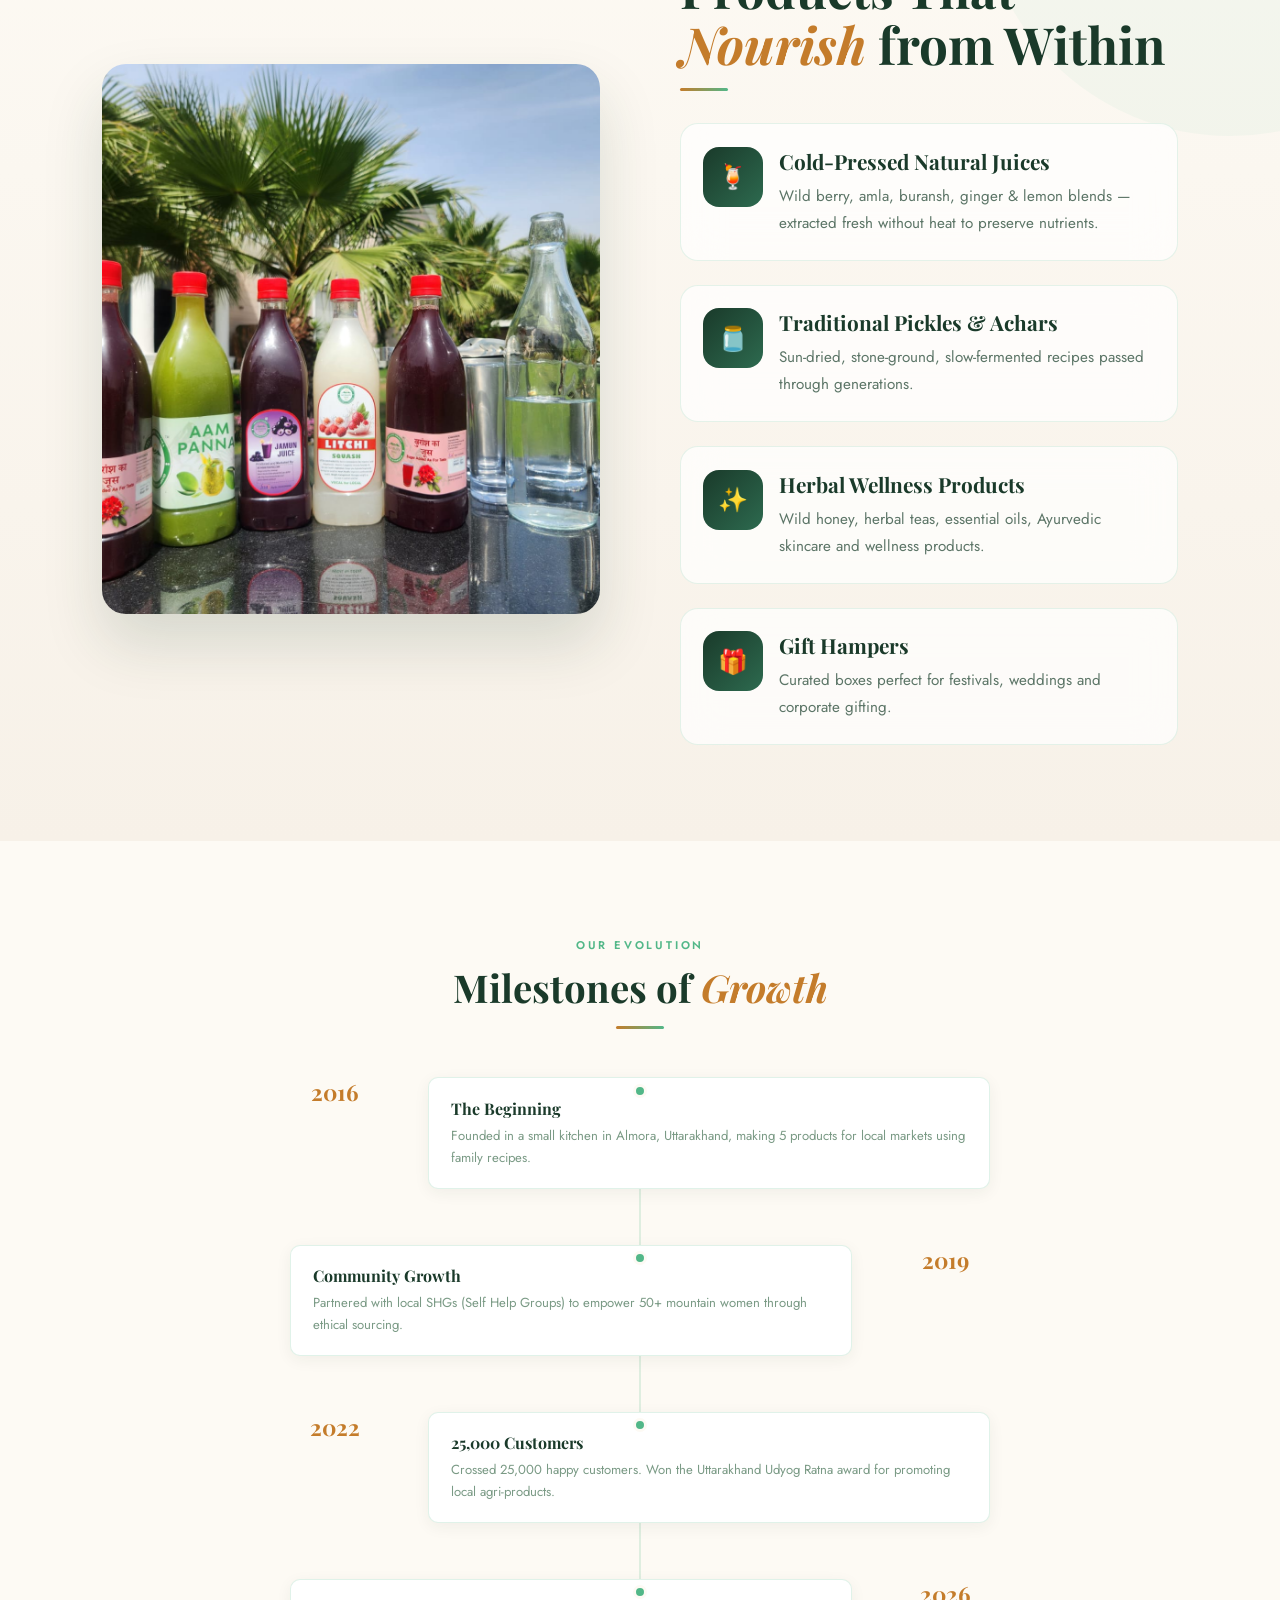
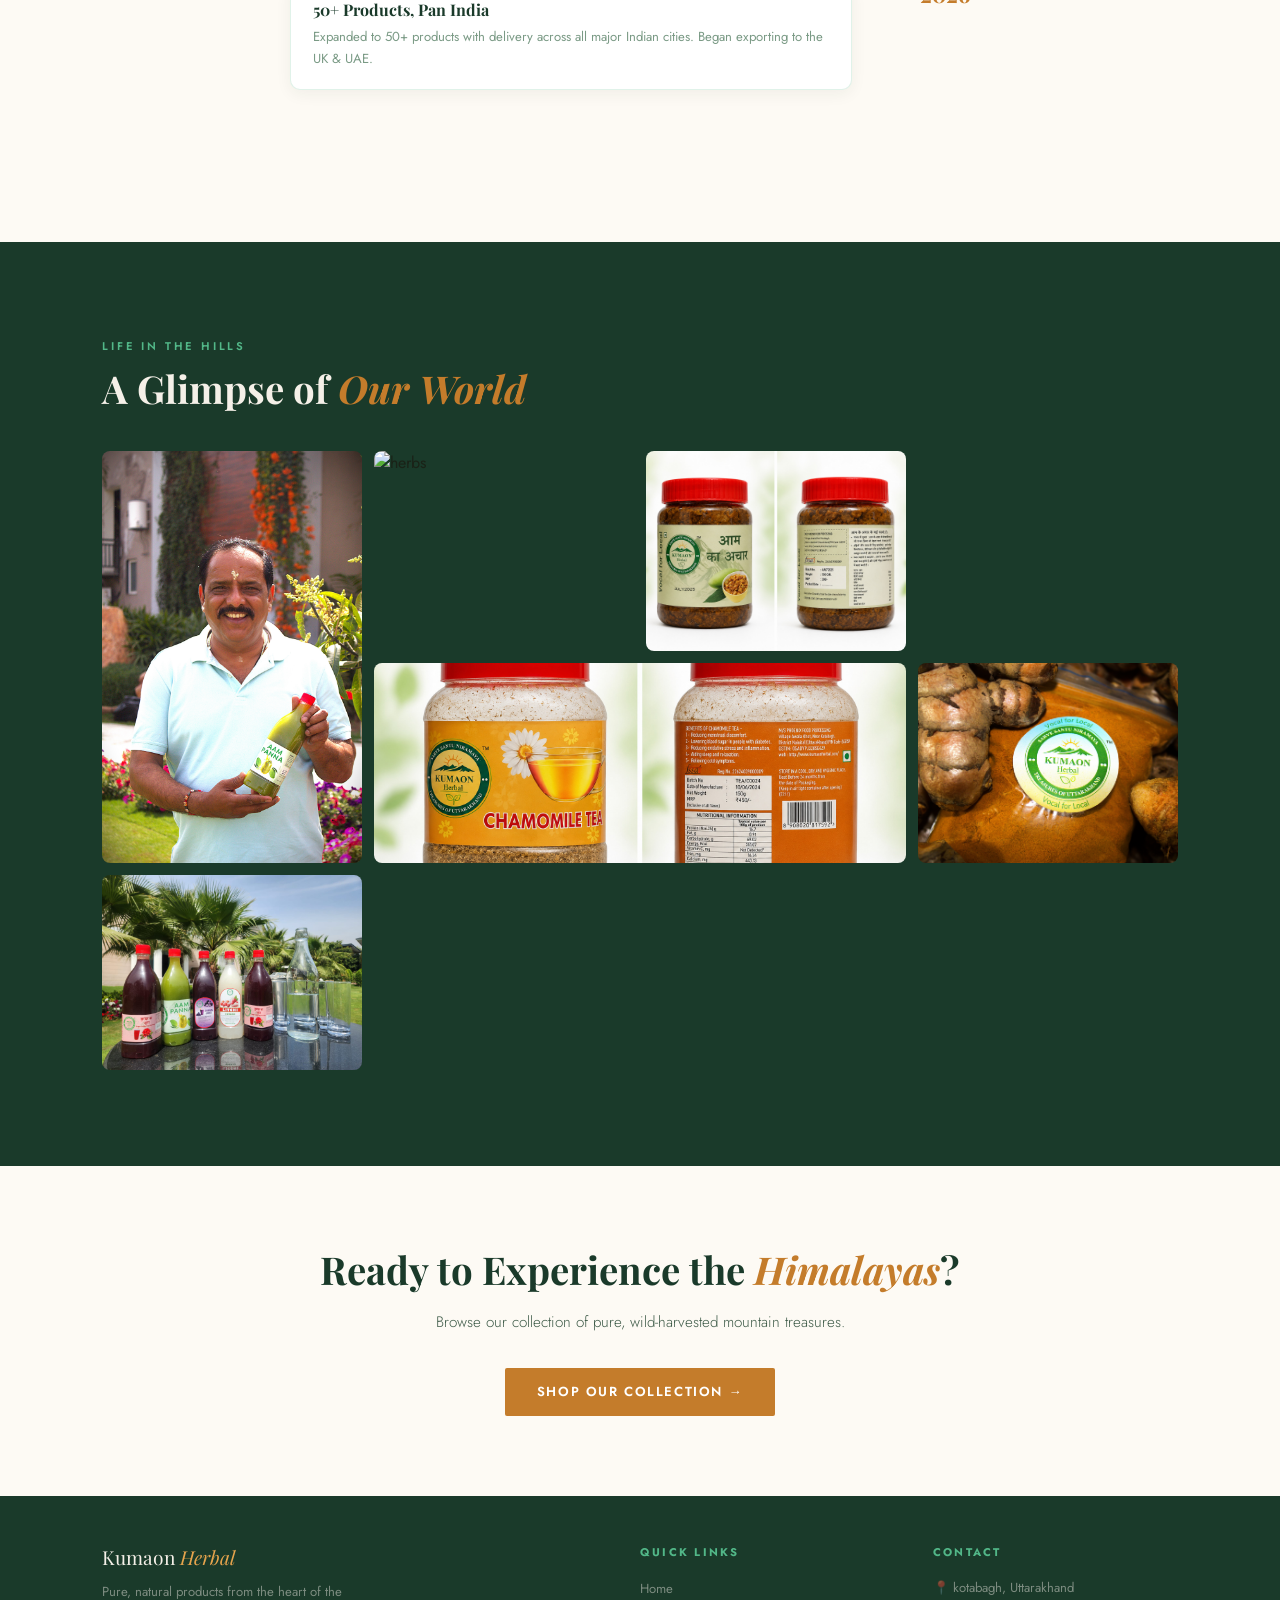
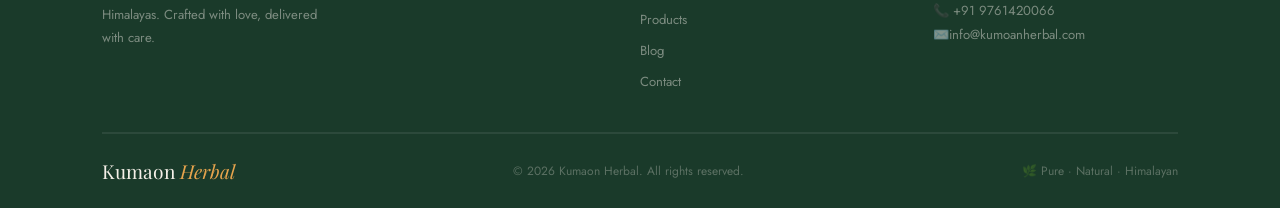
==== commit 896a3f8e: "chnage in gmail" ====
--- a/about.html
+++ b/about.html
@@ -257,7 +257,7 @@
     </div>
     <div>
       <h5 style="font-size:.7rem;font-weight:700;letter-spacing:.2em;text-transform:uppercase;color:var(--gl);margin-bottom:1rem">Contact</h5>
-      <p style="font-size:.82rem;color:rgba(245,240,232,.45);line-height:1.8">📍 Almora, Uttarakhand<br/>📞 +91 98765 43210<br/>✉️ hello@kumaonherbal.com</p>
+      <p style="font-size:.82rem;color:rgba(245,240,232,.45);line-height:1.8">📍 kotabagh, Uttarakhand<br/>📞 +91 9761420066 <br/>✉️info@kumoanherbal.com</p>
     </div>
   </div>
   <div class="footer-inner"><div class="fl">Kumaon <span>Herbal</span></div><p>© 2026 Kumaon Herbal. All rights reserved.</p><p>🌿 Pure · Natural · Himalayan</p></div>
--- a/about.css
+++ b/about.css
@@ -514,104 +514,175 @@
 transform:translateY(-7px) rotate(-45deg);
 }
 /* ==========================
-OFFER SECTION FIX
+   PREMIUM OFFER SECTION
 ========================== */
 
 .offer-section{
-background:var(--cream);
+  background: linear-gradient(
+    180deg,
+    #fdfaf4 0%,
+    #f7f1e8 100%
+  );
+  position: relative;
+  overflow: hidden;
+}
+
+.offer-section::before{
+  content:"";
+  position:absolute;
+  width:500px;
+  height:500px;
+  border-radius:50%;
+  background:rgba(82,183,136,.05);
+  top:-200px;
+  right:-200px;
 }
 
 .offer-grid{
-display:grid;
-grid-template-columns:1fr 1fr;
-gap:4rem;
-align-items:center;
+  display:grid;
+  grid-template-columns:1fr 1fr;
+  gap:5rem;
+  align-items:center;
+  position:relative;
+  z-index:2;
 }
 
 .offer-image{
-width:100%;
-height:420px;
-object-fit:cover;
-border-radius:14px;
-display:block;
+  width:100%;
+  height:550px;
+  object-fit:cover;
+  border-radius:24px;
+  display:block;
+  box-shadow:
+  0 30px 60px rgba(26,58,42,.15);
+  transition:.5s ease;
+}
+
+.offer-image:hover{
+  transform:scale(1.03);
+}
+
+.offer-content .sec-label{
+  color:#52b788;
+  letter-spacing:.3em;
+}
+
+.offer-content .sec-title{
+  font-size:clamp(2rem,4vw,3.5rem);
+  line-height:1.1;
+  margin-bottom:1rem;
 }
 
 .offer-list{
-display:flex;
-flex-direction:column;
-gap:1.5rem;
+  display:flex;
+  flex-direction:column;
+  gap:1.5rem;
+  margin-top:2rem;
 }
 
 .offer-item{
-display:flex;
-gap:1rem;
-align-items:flex-start;
+  background:rgba(255,255,255,.7);
+  backdrop-filter:blur(20px);
+  border:1px solid rgba(82,183,136,.15);
+  border-radius:18px;
+  padding:1.4rem;
+  display:flex;
+  gap:1rem;
+  align-items:flex-start;
+  transition:.35s ease;
+}
+
+.offer-item:hover{
+  transform:translateY(-6px);
+  box-shadow:
+  0 20px 40px rgba(26,58,42,.08);
+  border-color:#52b788;
 }
 
 .offer-icon{
-flex-shrink:0;
-width:50px;
-height:50px;
-border-radius:10px;
-background:var(--gd);
-display:flex;
-align-items:center;
-justify-content:center;
-font-size:1.2rem;
+  width:60px;
+  height:60px;
+  flex-shrink:0;
+  border-radius:16px;
+  background:linear-gradient(
+    135deg,
+    #1a3a2a,
+    #2d6a4f
+  );
+  display:flex;
+  align-items:center;
+  justify-content:center;
+  font-size:1.5rem;
+  color:#fff;
 }
 
 .offer-item h4{
-font-family:'Playfair Display',serif;
-color:var(--gd);
-margin-bottom:6px;
-font-size:1.1rem;
+  font-family:'Playfair Display',serif;
+  color:#1a3a2a;
+  font-size:1.3rem;
+  margin-bottom:.5rem;
 }
 
 .offer-item p{
-color:var(--tl);
-line-height:1.7;
+  color:#5c7567;
+  font-size:.95rem;
+  line-height:1.8;
 }
 
 /* MOBILE */
 
+@media(max-width:991px){
+
+  .offer-grid{
+    grid-template-columns:1fr;
+    gap:3rem;
+  }
+
+  .offer-image{
+    height:400px;
+  }
+
+}
+
 @media(max-width:768px){
 
-.offer-grid{
-grid-template-columns:1fr;
-gap:2rem;
-}
-
-.offer-image{
-height:280px;
-}
-
-.offer-content{
-width:100%;
-}
-
-.offer-item{
-width:100%;
-}
+  .offer-content{
+    text-align:center;
+  }
+
+  .offer-content .sec-div{
+    margin-inline:auto;
+  }
+
+  .offer-item{
+    text-align:left;
+  }
 
 }
 
 @media(max-width:480px){
 
-.offer-image{
-height:220px;
-}
-
-.offer-item{
-gap:.8rem;
-}
-
-.offer-item h4{
-font-size:1rem;
-}
-
-.offer-item p{
-font-size:.9rem;
-}
-
-}
-
+  .offer-image{
+    height:260px;
+    border-radius:18px;
+  }
+
+  .offer-item{
+    padding:1rem;
+  }
+
+  .offer-icon{
+    width:50px;
+    height:50px;
+    font-size:1.2rem;
+  }
+
+  .offer-item h4{
+    font-size:1.05rem;
+  }
+
+  .offer-item p{
+    font-size:.88rem;
+  }
+
+}
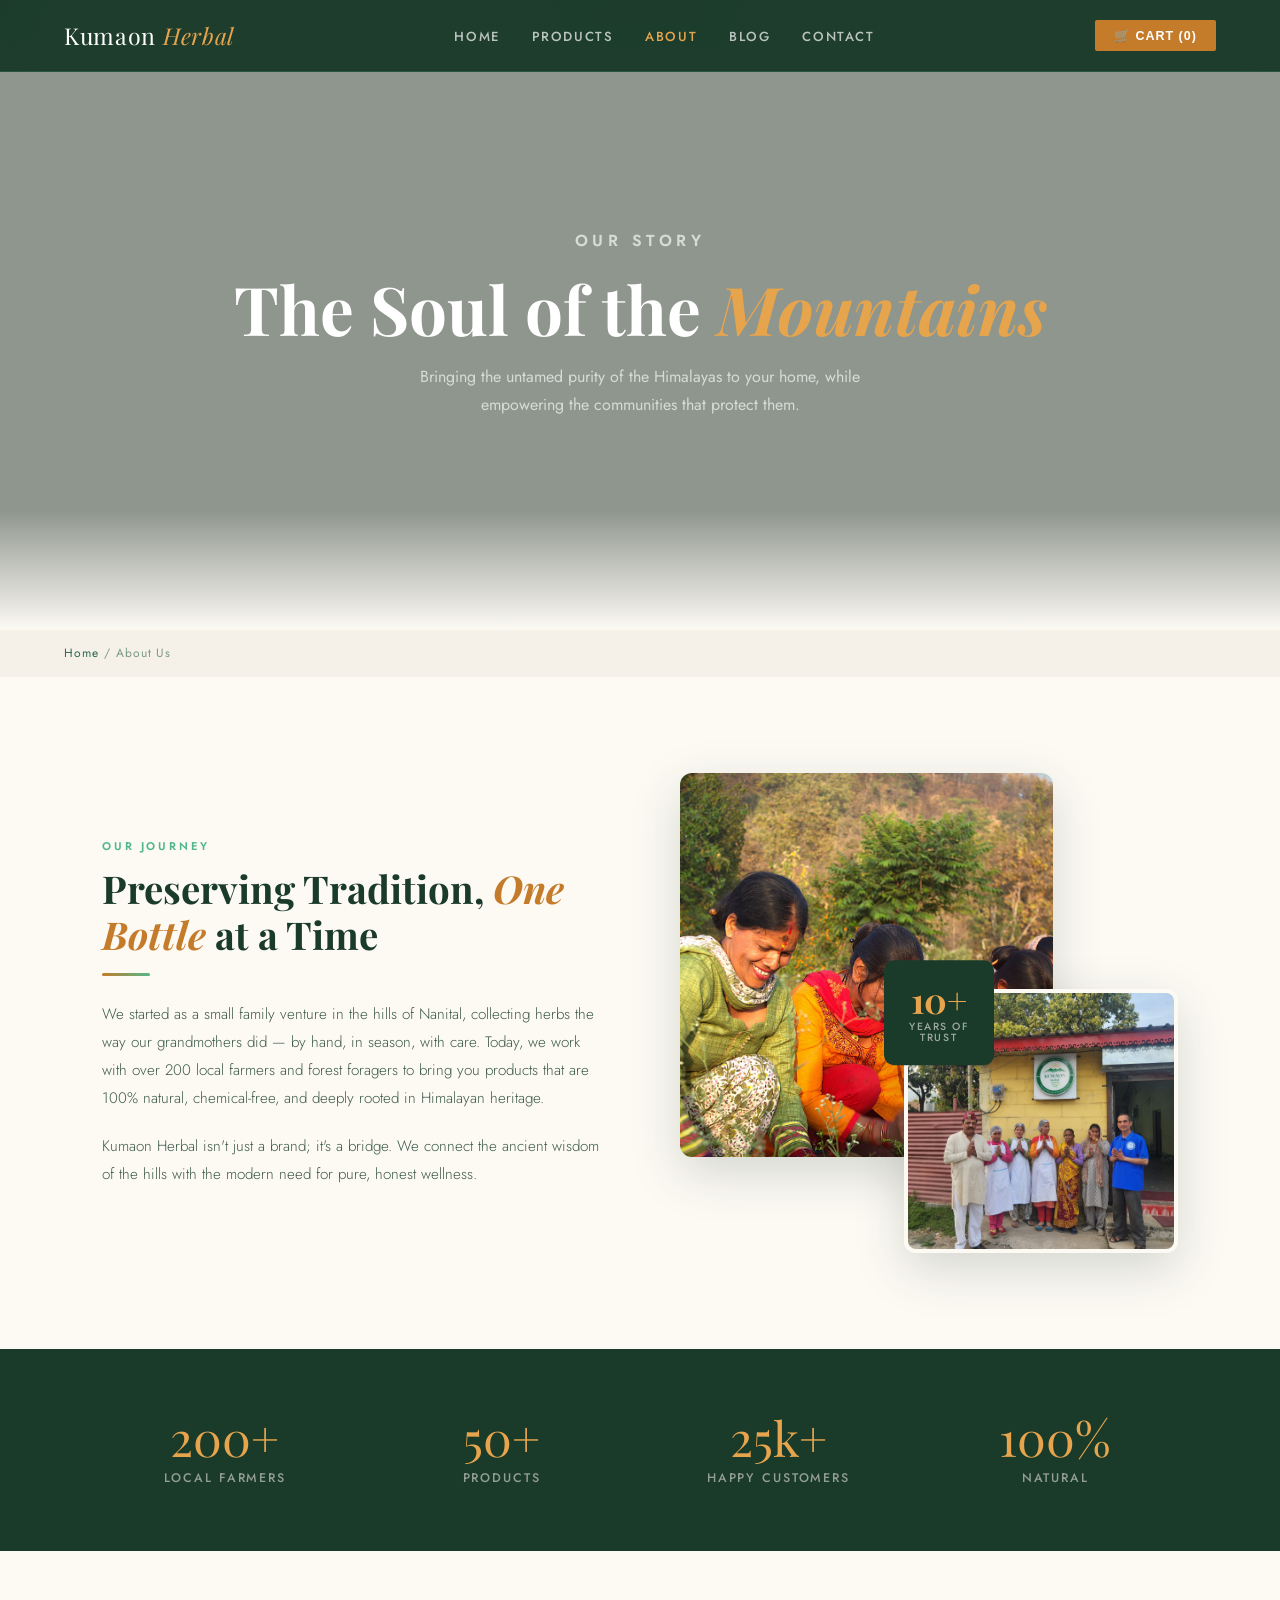
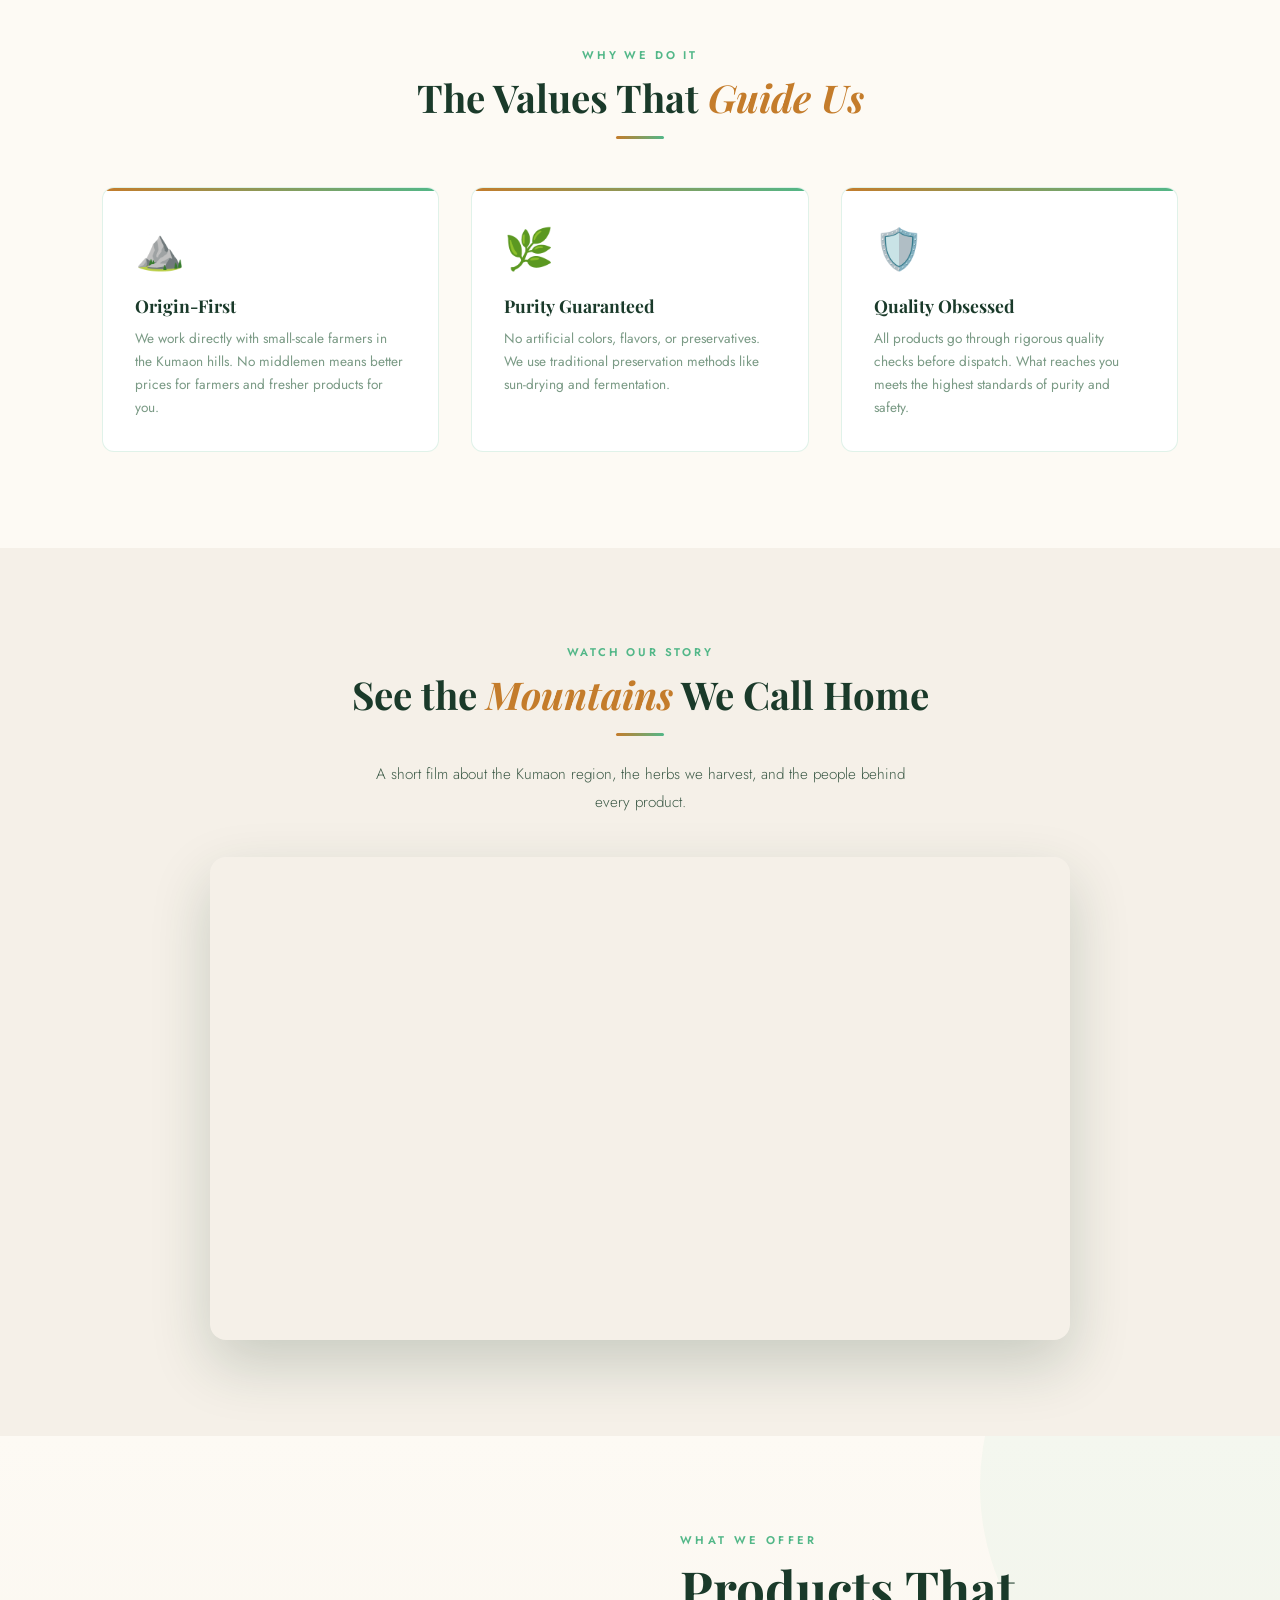
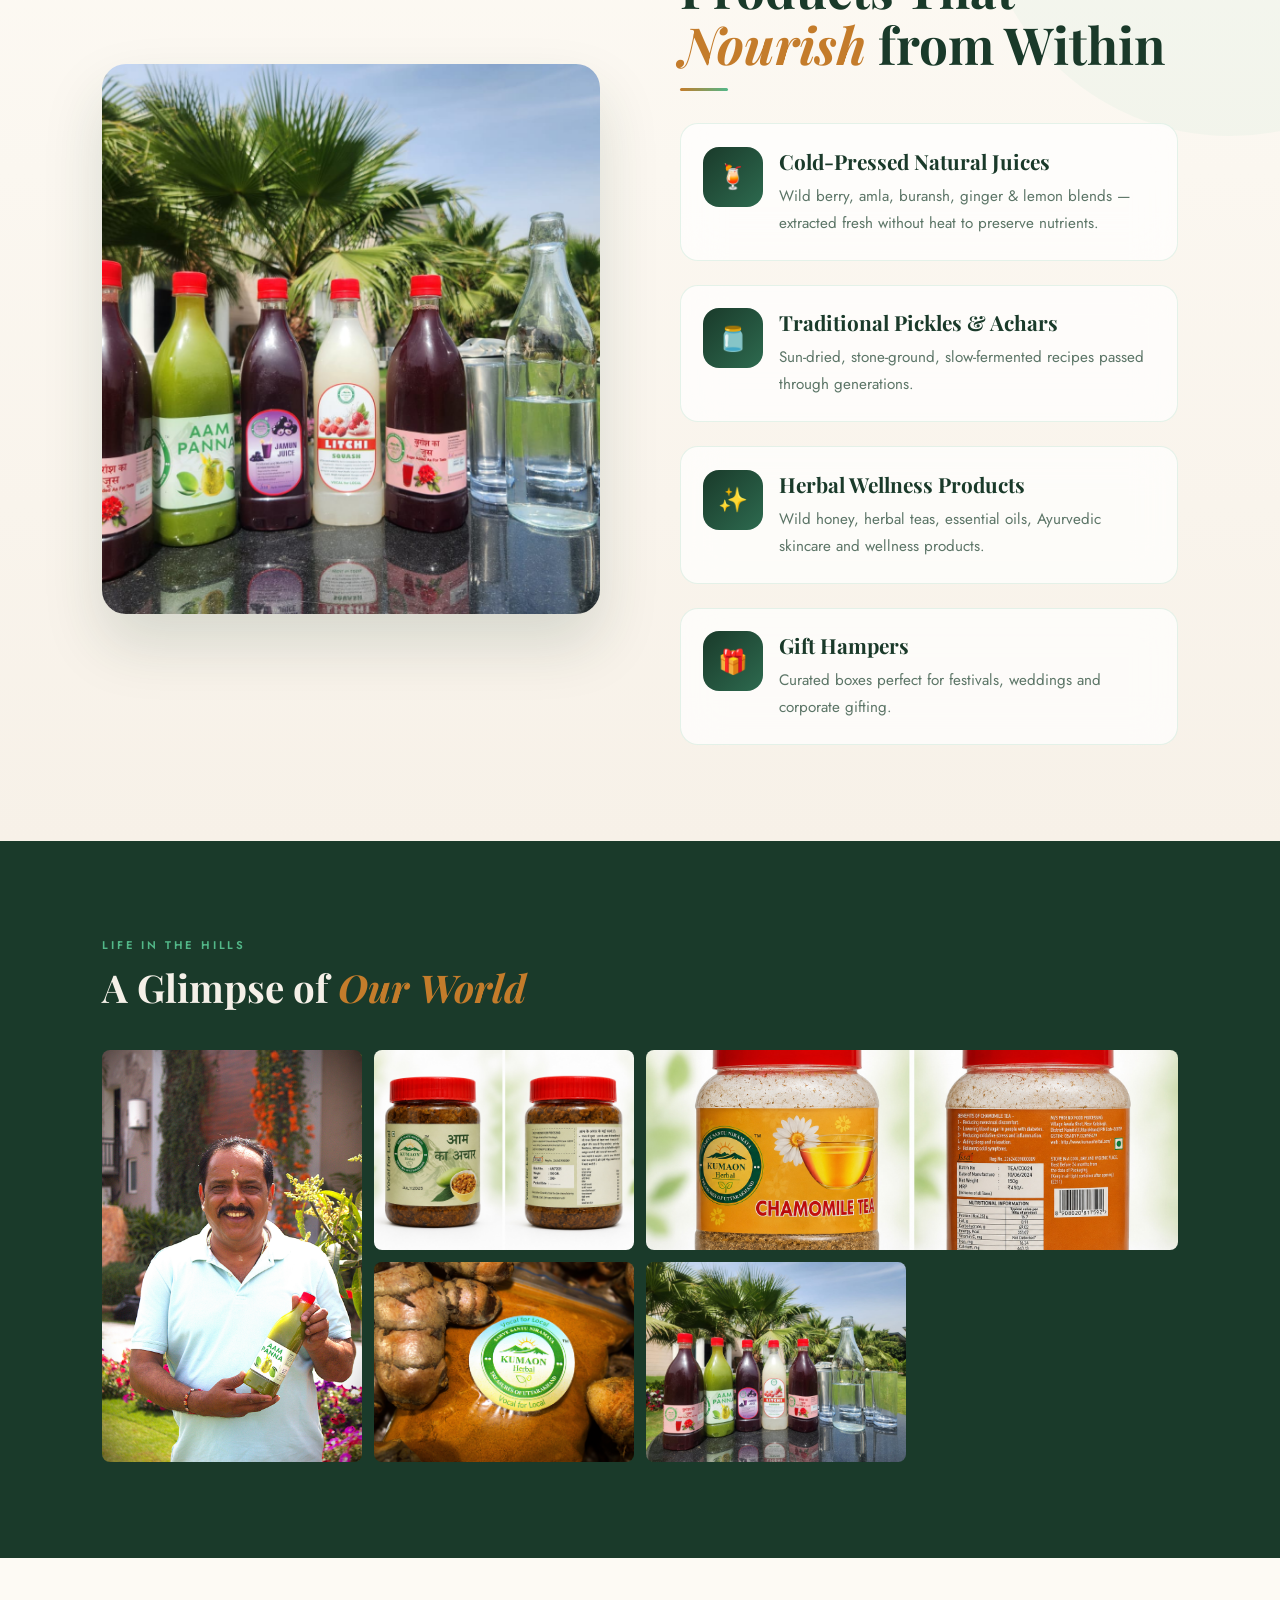
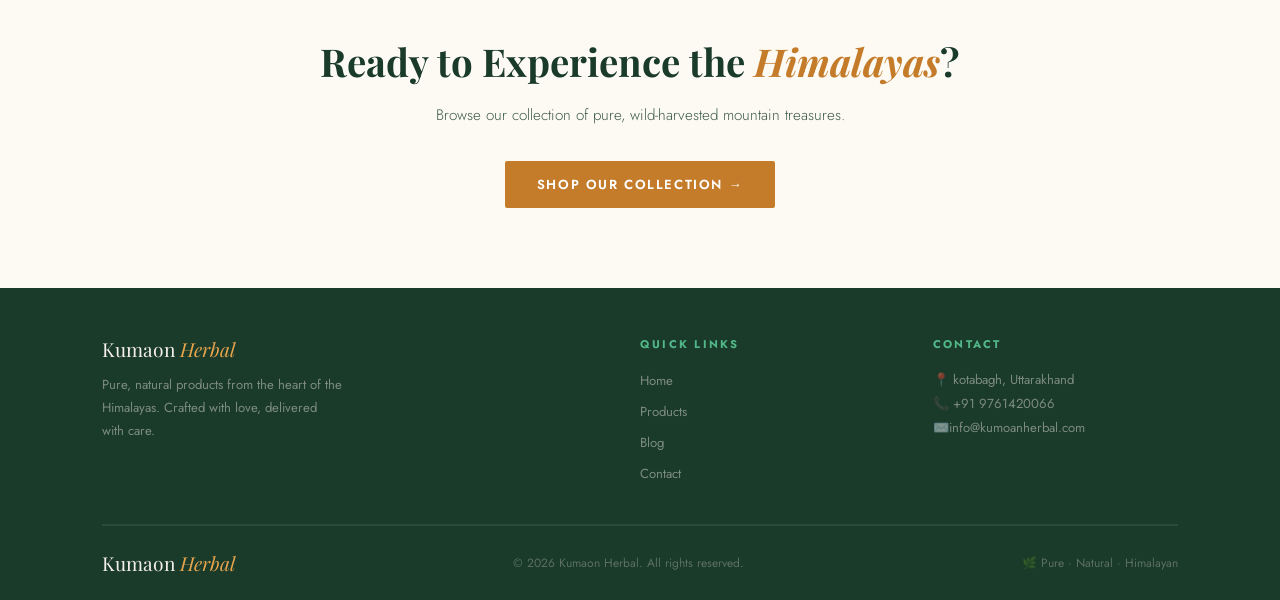
==== commit 24a57a96: "Revise about.html structure and content Updated the content and structure of the about.html page, in" ====
--- a/about.html
+++ b/about.html
@@ -47,7 +47,7 @@
       <h2 class="sec-title">Preserving Tradition, <em>One Bottle</em> at a Time</h2>
       <div class="sec-div"></div>
       <p class="sec-body">
-        We started as a small family venture in the hills of Almora, collecting herbs the way our grandmothers did — by hand, in season, with care. Today, we work with over 200 local farmers and forest foragers to bring you products that are 100% natural, chemical-free, and deeply rooted in Himalayan heritage.
+        We started as a small family venture in the hills of Nanital, collecting herbs the way our grandmothers did — by hand, in season, with care. Today, we work with over 200 local farmers and forest foragers to bring you products that are 100% natural, chemical-free, and deeply rooted in Himalayan heritage.
       </p>
       <p class="sec-body" style="margin-top:1.2rem">
         Kumaon Herbal isn't just a brand; it's a bridge. We connect the ancient wisdom of the hills with the modern need for pure, honest wellness.
@@ -187,36 +187,7 @@
 </section>
 
 
-<!-- TIMELINE -->
-<section class="timeline">
-  <div style="text-align:center">
-    <p class="sec-label">Our Evolution</p>
-    <h2 class="sec-title">Milestones of <em>Growth</em></h2>
-    <div class="sec-div" style="margin-inline:auto"></div>
-  </div>
-  <div class="tl-wrap">
-    <div class="tl-item">
-      <div class="tl-year">2016</div>
-      <div class="tl-dot"></div>
-      <div class="tl-content"><h4>The Beginning</h4><p>Founded in a small kitchen in Almora, Uttarakhand, making 5 products for local markets using family recipes.</p></div>
-    </div>
-    <div class="tl-item">
-      <div class="tl-year">2019</div>
-      <div class="tl-dot"></div>
-      <div class="tl-content"><h4>Community Growth</h4><p>Partnered with local SHGs (Self Help Groups) to empower 50+ mountain women through ethical sourcing.</p></div>
-    </div>
-    <div class="tl-item">
-      <div class="tl-year">2022</div>
-      <div class="tl-dot"></div>
-      <div class="tl-content"><h4>25,000 Customers</h4><p>Crossed 25,000 happy customers. Won the Uttarakhand Udyog Ratna award for promoting local agri-products.</p></div>
-    </div>
-    <div class="tl-item">
-      <div class="tl-year">2026</div>
-      <div class="tl-dot"></div>
-      <div class="tl-content"><h4>50+ Products, Pan India</h4><p>Expanded to 50+ products with delivery across all major Indian cities. Began exporting to the UK & UAE.</p></div>
-    </div>
-  </div>
-</section>
+
 
 <!-- GALLERY -->
 <section class="gallery">
@@ -224,7 +195,7 @@
   <h2 class="sec-title" style="color:var(--cream)">A Glimpse of <em>Our World</em></h2>
   <div class="gal-grid">
     <div class="gal-item tall"><img src="IMG_7270.jpg" alt="Founder"/></div>
-    <div class="gal-item"><img src="https://images.unsplash.com/photo-1615485290382-441e4d049cb5?w=500&q=80" alt="herbs"/></div>
+  
     <div class="gal-item"><img src="images\IMG_8487.jpeg" alt="pickles"/></div>
     <div class="gal-item wide"><img src="images\IMG_8486.jpeg" alt="herbal tea"/></div>
     <div class="gal-item"><img src="IMG_7405.jpg" alt="Turmeric"/></div>
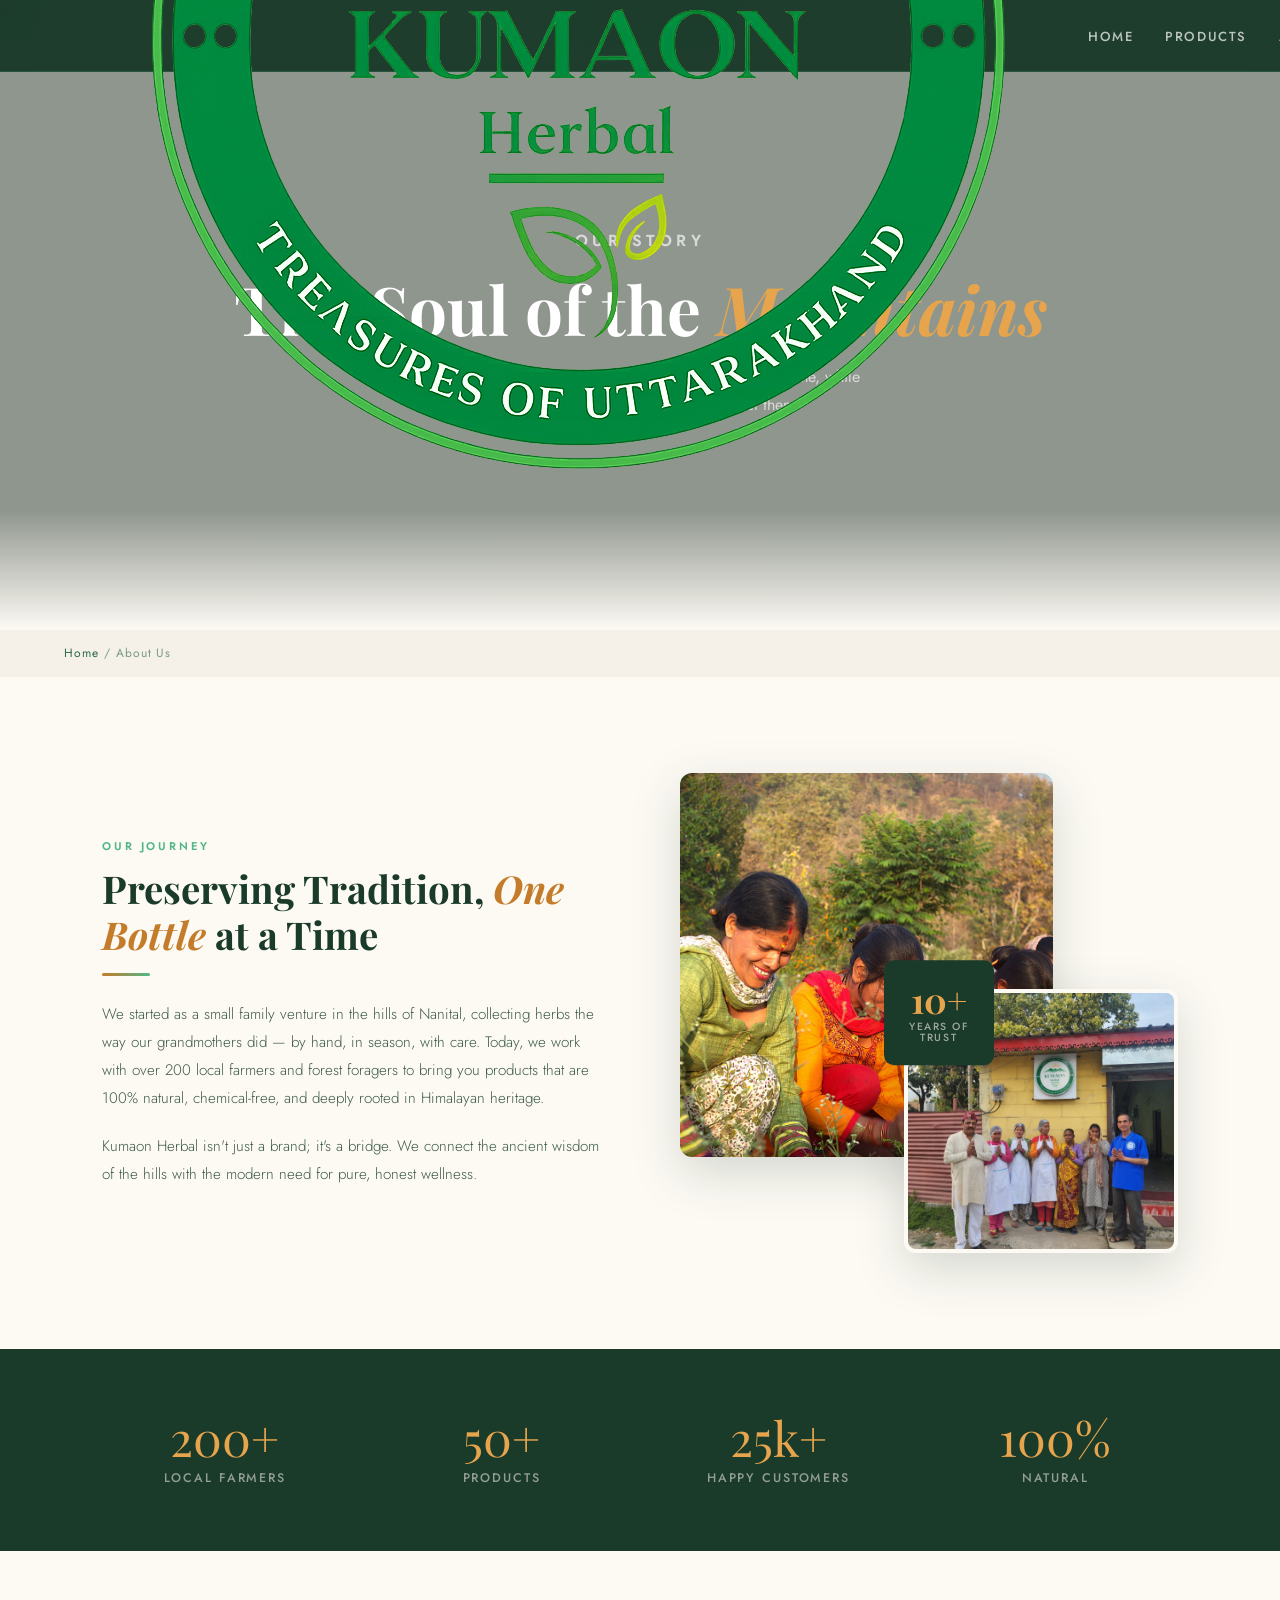
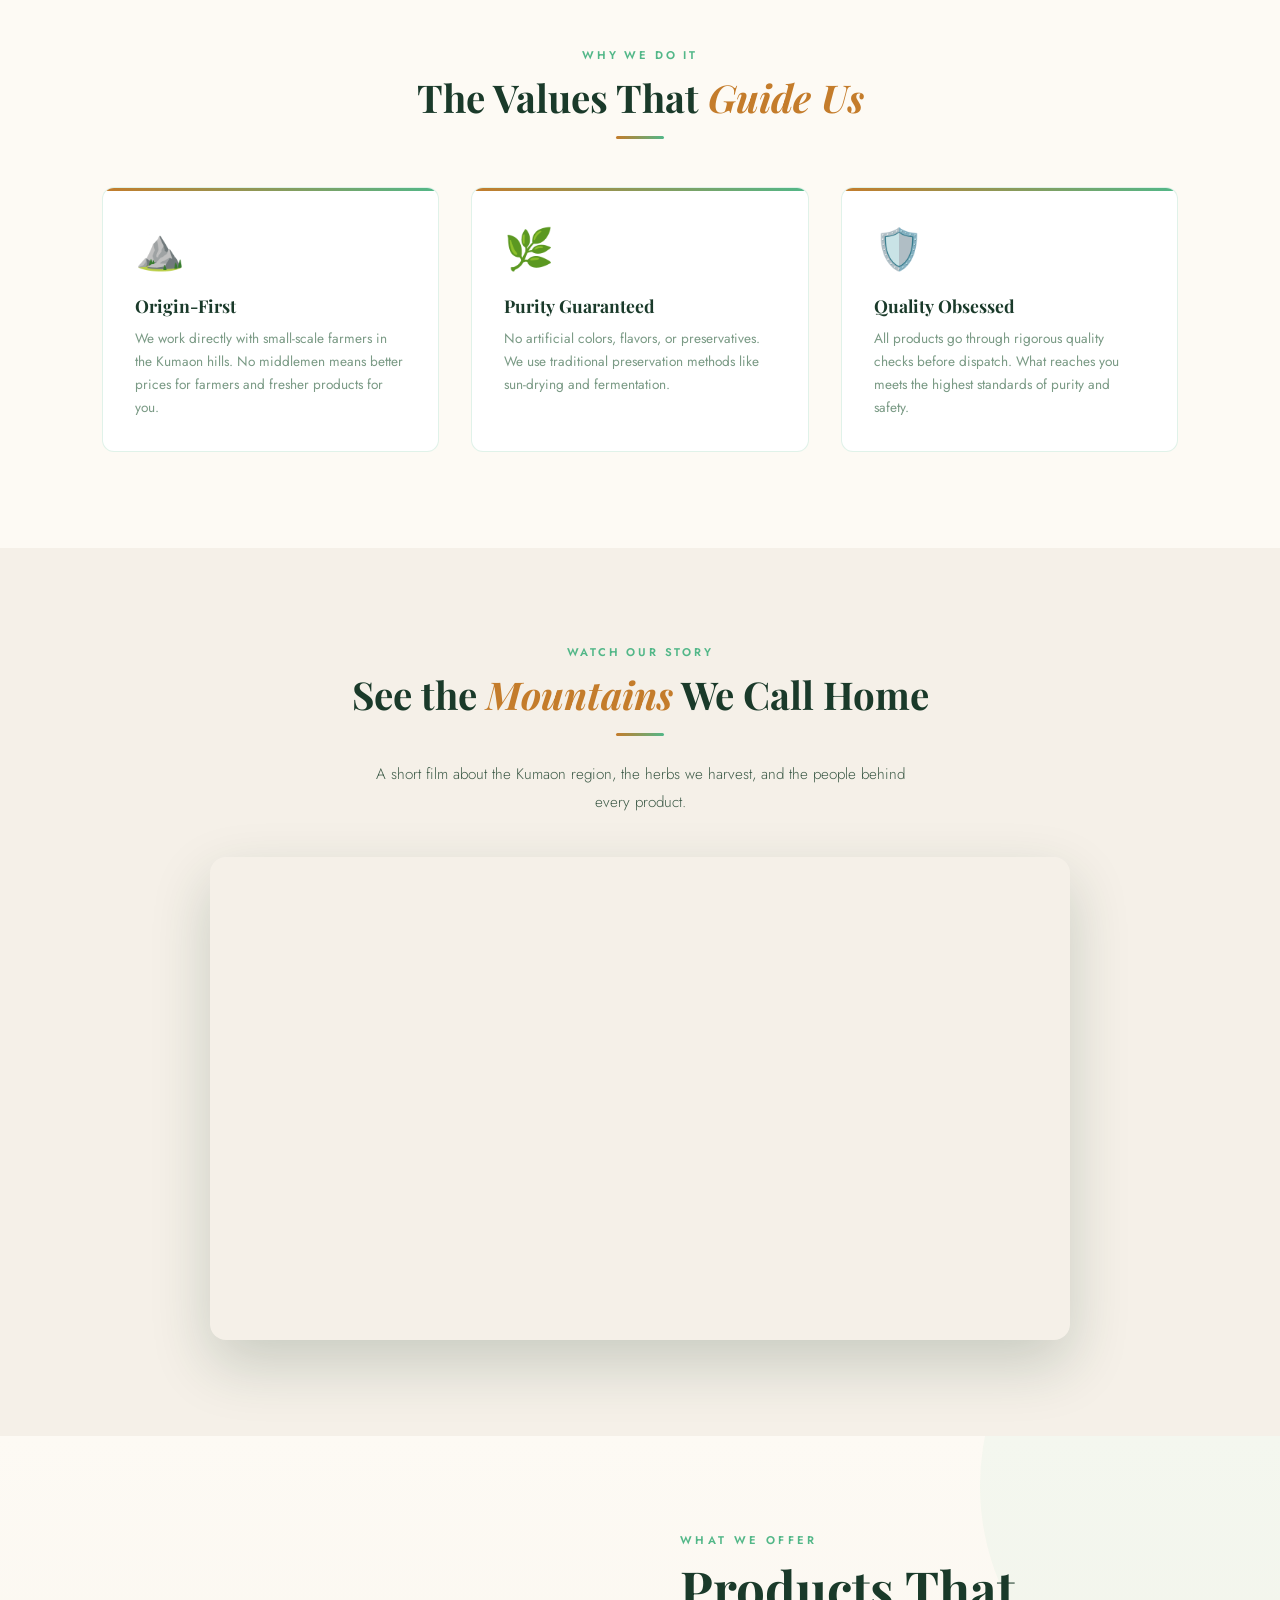
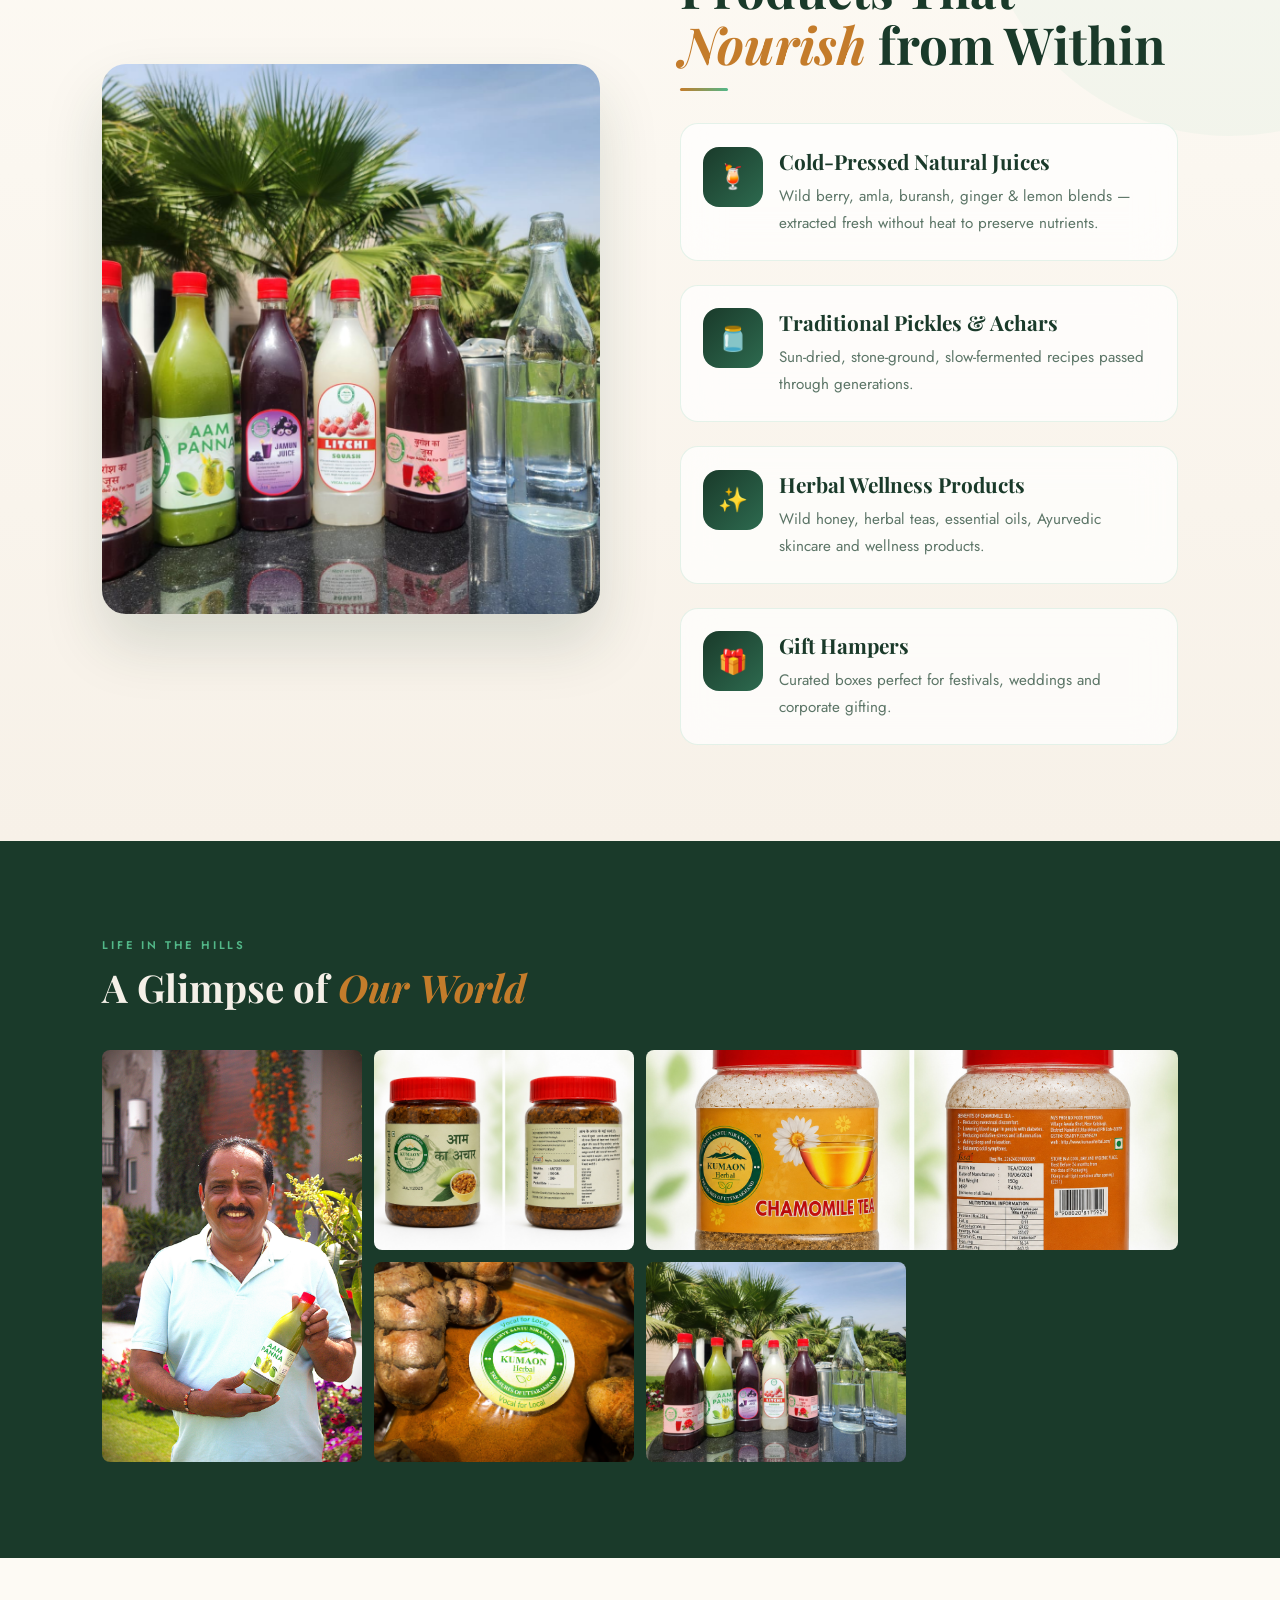
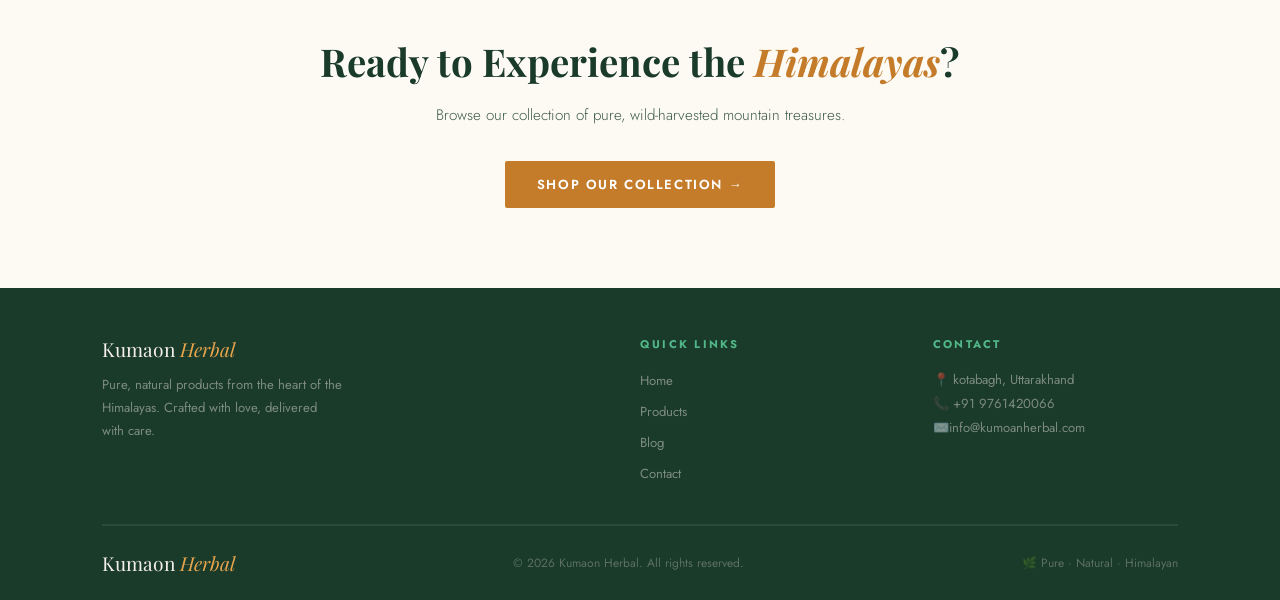
==== commit 813dec50: "Refactor about.html structure and content" ====
--- a/about.html
+++ b/about.html
@@ -11,7 +11,10 @@
 
 <!-- NAVBAR -->
 <nav id="navbar">
-  <div class="nav-logo">Kumaon <span>Herbal</span></div>
+  <!-- Logo -->
+  <a href="index.html" class="nav-logo">
+    <img src="file_000000009f0c720bbfdfcab31197dc01.png" alt="Kumaon Herbal Logo" />
+  </a>
   <ul class="nav-links">
     <li><a href="index.html">Home</a></li>
     <li><a href="product.html">Products</a></li>
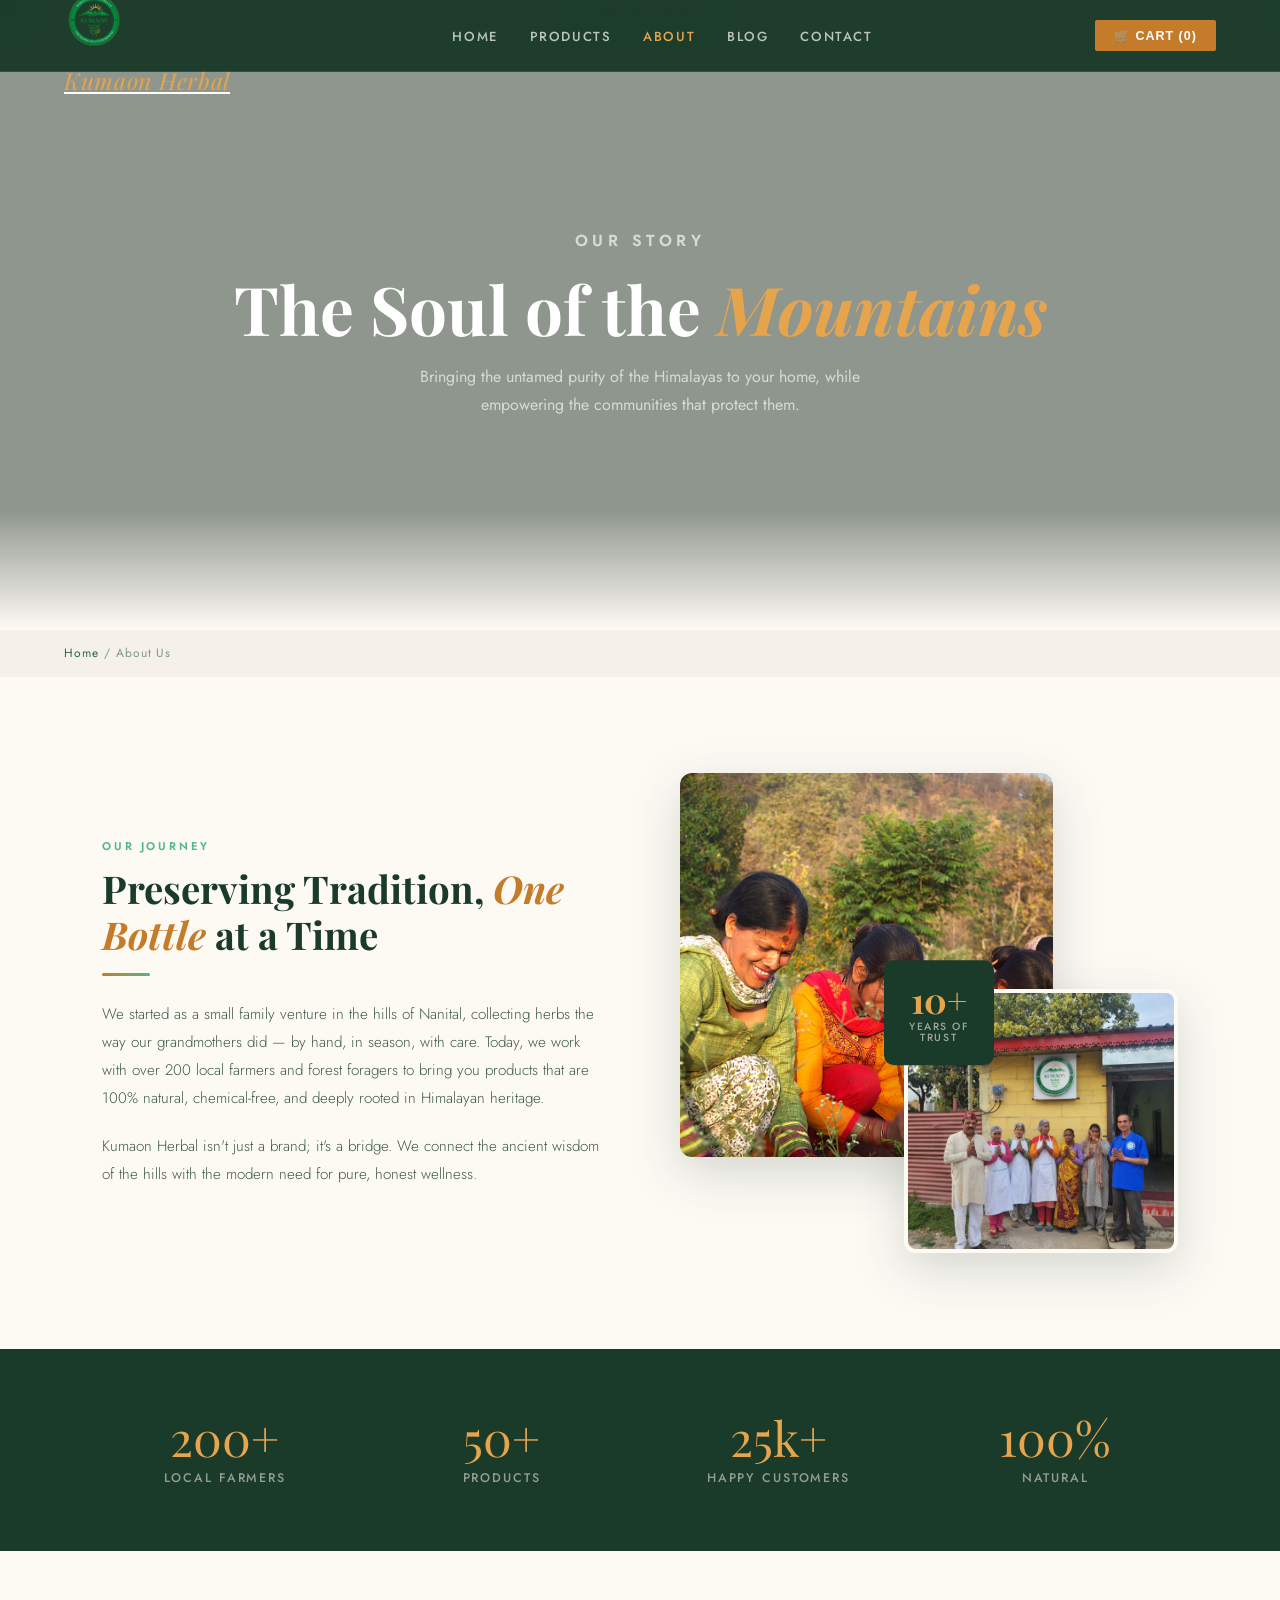
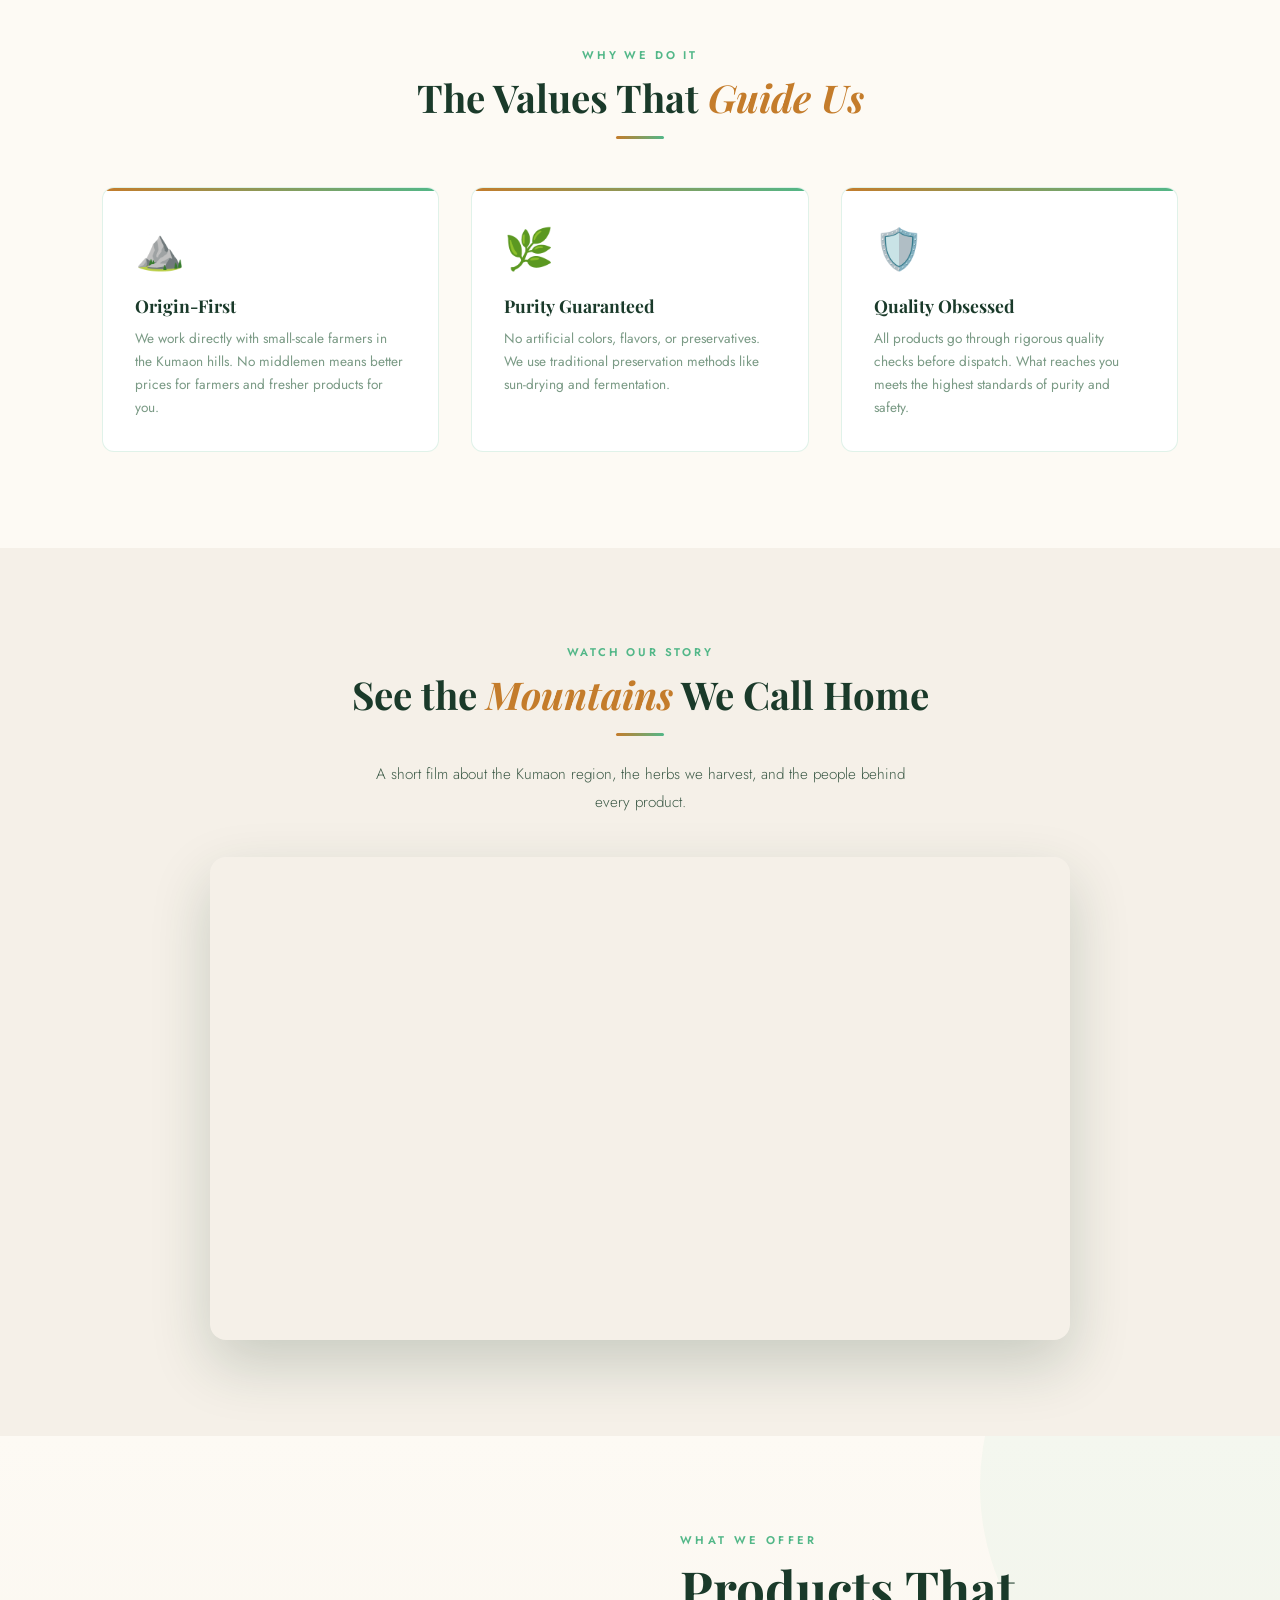
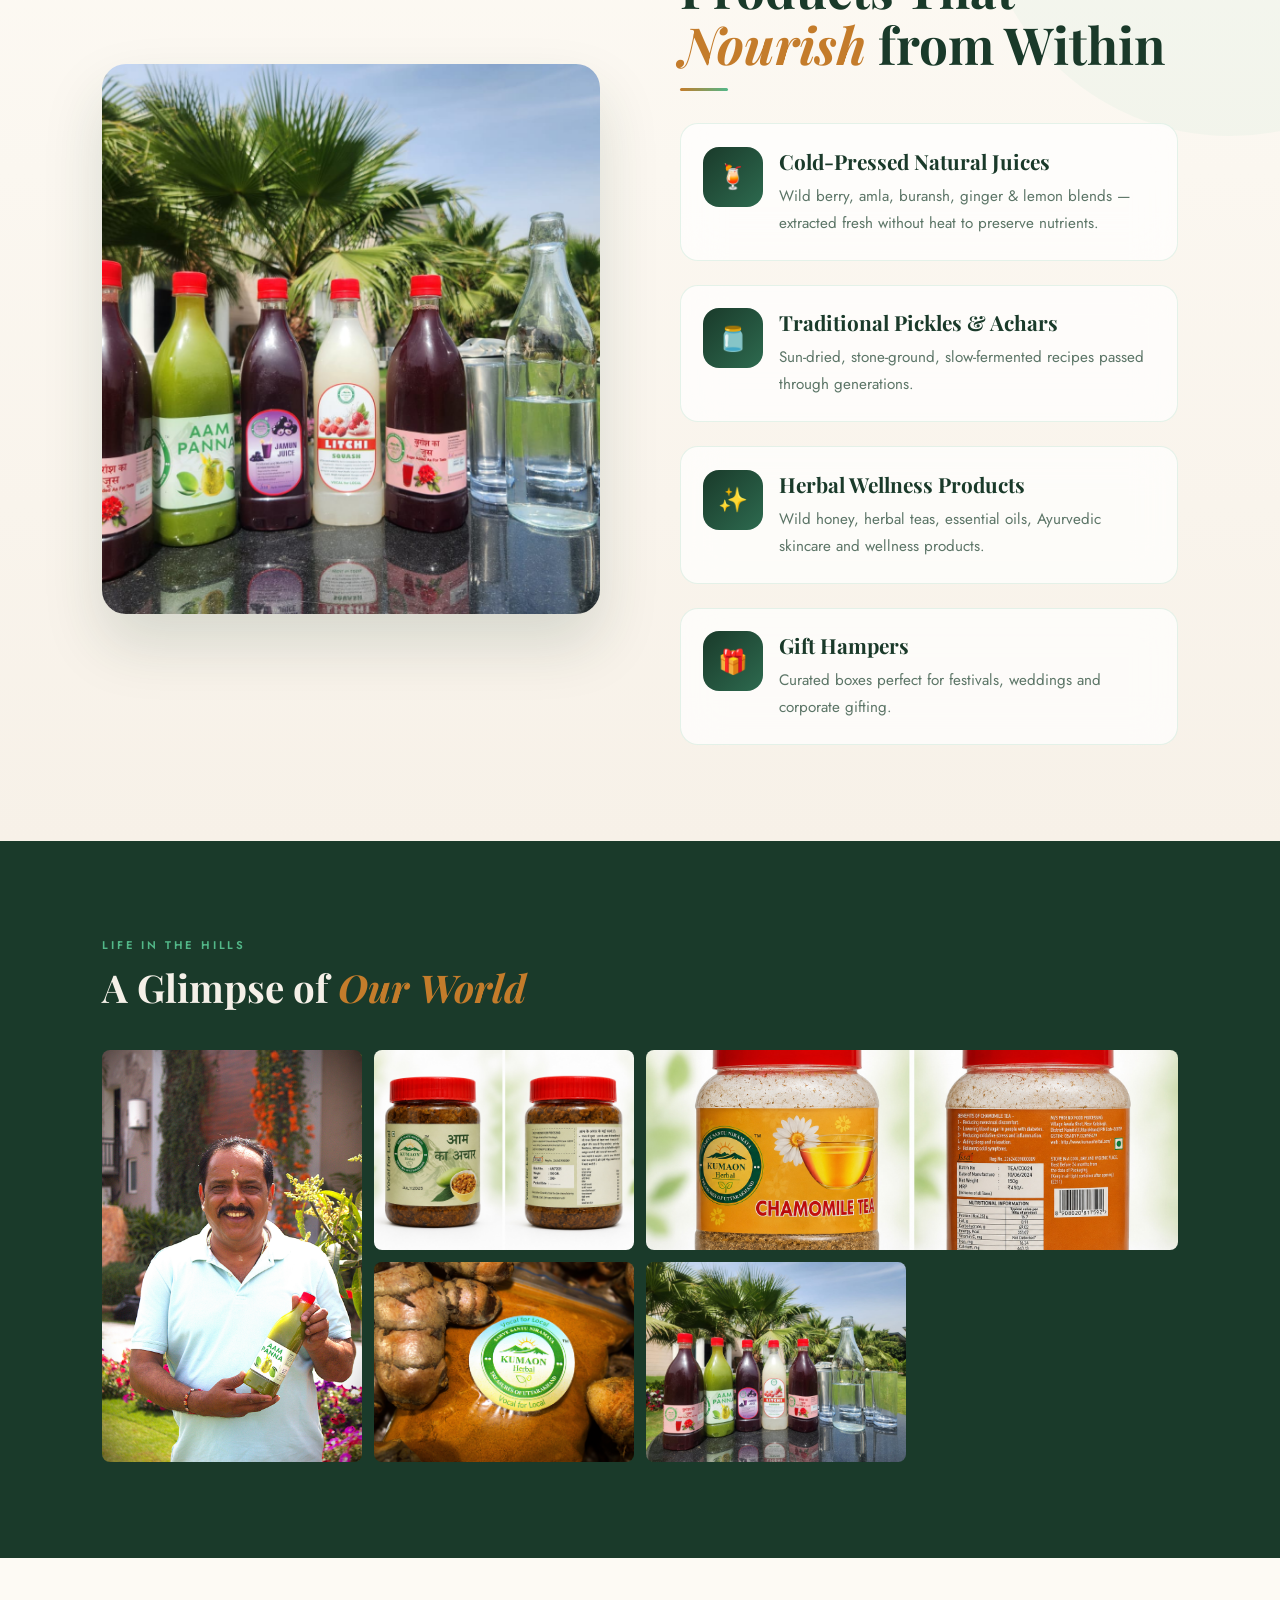
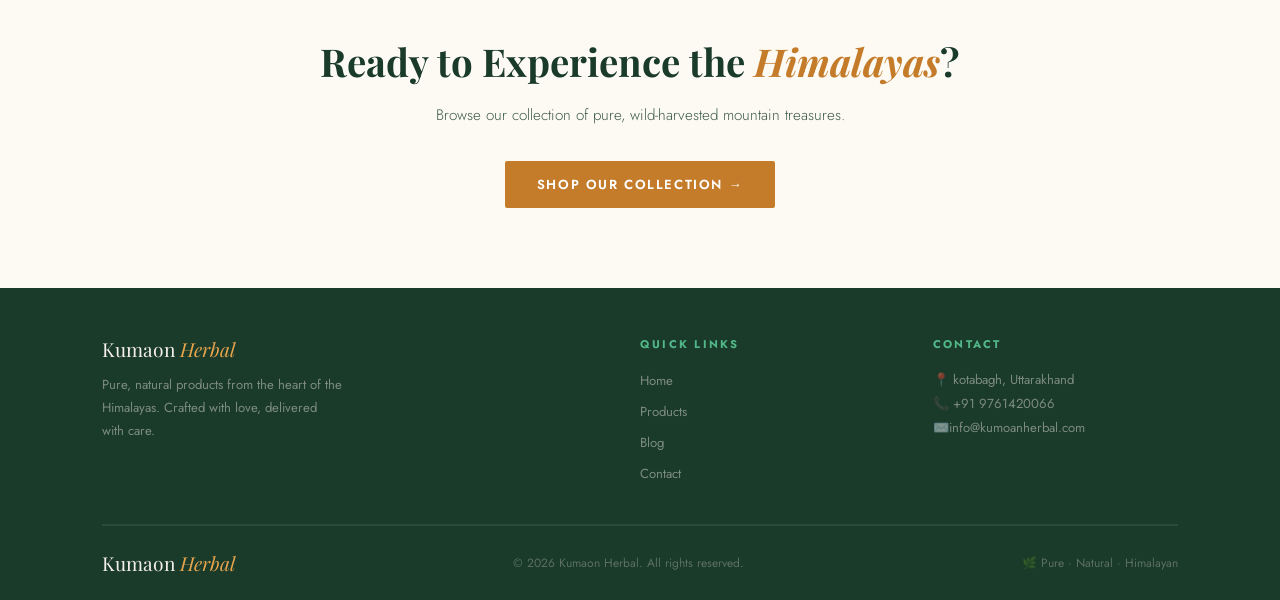
==== commit 149062e5: "Fix HTML structure and add missing elements" ====
--- a/about.html
+++ b/about.html
@@ -11,9 +11,9 @@
 
 <!-- NAVBAR -->
 <nav id="navbar">
-  <!-- Logo -->
   <a href="index.html" class="nav-logo">
     <img src="file_000000009f0c720bbfdfcab31197dc01.png" alt="Kumaon Herbal Logo" />
+    <span>Kumaon <span>Herbal</span></span>
   </a>
   <ul class="nav-links">
     <li><a href="index.html">Home</a></li>
--- a/about.css
+++ b/about.css
@@ -1,249 +1,344 @@
-    *,*::before,*::after{box-sizing:border-box;margin:0;padding:0}
-    :root{
-      --gd:#1a3a2a;--gm:#2d6a4f;--gl:#52b788;
-      --cream:#f5f0e8;--ww:#fdfaf4;
-      --amber:#c47c2b;--al:#e6a44d;
-      --td:#1a2217;--tm:#3d5a47;--tl:#7a9a85;
-      --border:rgba(82,183,136,0.18);
-    }
-    html{scroll-behavior:smooth}
-    body{font-family:'Jost',sans-serif;background:var(--ww);color:var(--td);overflow-x:hidden}
-
-    /* NAV */
-    nav{position:fixed;top:0;left:0;right:0;z-index:200;display:flex;align-items:center;justify-content:space-between;padding:0 5vw;height:72px;background:rgba(26,58,42,0.97);backdrop-filter:blur(14px);border-bottom:1px solid rgba(82,183,136,0.2)}
-    .nav-logo{font-family:'Playfair Display',serif;font-size:1.45rem;color:#fff;letter-spacing:.03em;flex-shrink: 0;}
-    .nav-logo span{color:var(--al);font-style:italic}
-    .nav-links{display:flex;gap:2rem;list-style:none}
-    .nav-links a{text-decoration:none;font-size:.82rem;font-weight:500;letter-spacing:.12em;text-transform:uppercase;color:rgba(255,255,255,.7);transition:color .25s}
-    .nav-links a:hover,.nav-links a.active{color:var(--al)}
-    
-    .nav-actions { display: flex; align-items: center; gap: 1rem; }
-    .nav-cart{background:var(--amber);color:#fff;font-size:.78rem;font-weight:600;letter-spacing:.08em;text-transform:uppercase;padding:.5rem 1.2rem;border-radius:2px;cursor:pointer;border:none;transition:background .22s;white-space: nowrap;}
-    .nav-cart:hover{background:var(--al)}
-
-    .hamburger { display: none; flex-direction: column; gap: 5px; cursor: pointer; padding: 5px; }
-    .hamburger span { width: 25px; height: 2px; background: #fff; border-radius: 2px; transition: .3s; }
-
-    /* RESPONSIVE NAV FOR MOBILE */
-    @media(max-width: 1024px) {
-      .nav-links { position: fixed; top: 0; right: -100%; width: 280px; height: 100vh; background: var(--gd); flex-direction: column; padding: 100px 40px; transition: .4s ease-in-out; box-shadow: -10px 0 30px rgba(0,0,0,0.2); }
-      .nav-links.active { right: 0; }
-      .nav-links li { margin-bottom: 1.5rem; }
-      .nav-links a { font-size: 1rem; color: #fff; }
-      .hamburger { display: flex; z-index: 201; }
-      .hamburger.active span:nth-child(1) { transform: translateY(7px) rotate(45deg); }
-      .hamburger.active span:nth-child(2) { opacity: 0; }
-      .hamburger.active span:nth-child(3) { transform: translateY(-7px) rotate(-45deg); }
-    }
-
-    /* BUTTONS */
-    .btn-primary, .btn-outline {
-      display: inline-block;
-      padding: 0.9rem 2rem;
-      border-radius: 2px;
-      font-size: .82rem;
-      font-weight: 600;
-      letter-spacing: .12em;
-      text-transform: uppercase;
-      text-decoration: none;
-      transition: all .3s ease;
-      cursor: pointer;
-      text-align: center;
-      border: none;
-    }
-    .btn-primary {
-      background: var(--amber);
-      color: #fff;
-    }
-    .btn-primary:hover {
-      background: var(--al);
-      transform: translateY(-3px);
-      box-shadow: 0 10px 20px rgba(0,0,0,0.15);
-    }
-    .btn-outline {
-      background: transparent;
-      color: var(--gd);
-      border: 1.5px solid var(--gd);
-    }
-    .btn-outline:hover {
-      background: var(--gd);
-      color: #fff;
-      transform: translateY(-3px);
-      box-shadow: 0 10px 20px rgba(0,0,0,0.15);
-    }
-    .btn-white-outline {
-      background: transparent;
-      color: #fff;
-      border: 1.5px solid rgba(255,255,255,0.6);
-    }
-    .btn-white-outline:hover {
-      background: #fff;
-      color: var(--gd);
-      border-color: #fff;
-      transform: translateY(-3px);
-      box-shadow: 0 10px 20px rgba(0,0,0,0.15);
-    }
-
-    /* HERO BAND */
-    .hero{position:relative;height:70vh;overflow:hidden;display:flex;align-items:center;justify-content:center;text-align:center}
-    .hero img{position:absolute;inset:0;width:100%;height:100%;object-fit:cover;z-index:0}
-    .hero .ov{position:absolute;inset:0;z-index:1;}
-    .hero .fade-b{position:absolute;bottom:0;left:0;right:0;height:120px;background:linear-gradient(to bottom,transparent,var(--ww));z-index:2}
-    .hero-body{position:relative;z-index:3;padding:0 5vw}
-    .eyebrow{font-size:.7rem;font-weight:600;letter-spacing:.28em;text-transform:uppercase;color:var(--gl);margin-bottom:1rem;animation:fadeUp .7s .2s both}
-    .hero h1{font-family:'Playfair Display',serif;font-size:clamp(2.5rem,5.5vw,4.2rem);color:#fff;line-height:1.12;animation:fadeUp .7s .4s both}
-    .hero h1 em{color:var(--al);font-style:italic}
-    .hero p{margin-top:1rem;font-size:1rem;color:rgba(255,255,255,.65);max-width:520px;margin-inline:auto;line-height:1.75;animation:fadeUp .7s .6s both}
-
-    @media(max-width: 768px) {
-      .hero { height: 60vh; }
-      .hero-body { padding: 0 8vw; }
-    }
-
-    /* BREADCRUMB */
-    .breadcrumb{padding:.9rem 5vw;background:var(--cream);font-size:.75rem;color:var(--tl);letter-spacing:.08em}
-    .breadcrumb a{color:var(--gm);text-decoration:none}
-    .breadcrumb a:hover{color:var(--amber)}
-
-    /* SECTION SCAFFOLD */
-    section{padding:6rem 8vw}
-    .sec-label{font-size:.7rem;font-weight:600;letter-spacing:.25em;text-transform:uppercase;color:var(--gl);margin-bottom:.7rem}
-    .sec-title{font-family:'Playfair Display',serif;font-size:clamp(1.7rem,3vw,2.5rem);color:var(--gd);line-height:1.2}
-    .sec-title em{color:var(--amber);font-style:italic}
-    .sec-div{width:48px;height:3px;background:linear-gradient(90deg,var(--amber),var(--gl));border-radius:2px;margin:1rem 0 1.5rem}
-    .sec-body{font-size:.95rem;font-weight:300;color:var(--tm);line-height:1.85}
-
-    @media(max-width: 768px) {
-      section { padding: 4rem 6vw; }
-    }
-
-    /* STORY */
-    .story-grid{display:grid;grid-template-columns:1fr 1fr;gap:5rem;align-items:center}
-    .story-img-stack{position:relative;height:480px}
-    .story-img-stack img{border-radius:12px;object-fit:cover;box-shadow:0 16px 50px rgba(26,58,42,.18)}
-    .si-main{position:absolute;top:0;left:0;width:75%;height:80%}
-    .si-accent{position:absolute;bottom:0;right:0;width:55%;height:55%;border:4px solid var(--ww)}
-    .story-badge{position:absolute;top:50%;left:52%;transform:translate(-50%,-50%);background:var(--gd);color:var(--cream);padding:1.4rem;border-radius:10px;text-align:center;font-family:'Playfair Display',serif;font-size:2.2rem;font-weight:700;color:var(--al);line-height:1;width:110px}
-    .story-badge span{display:block;font-family:'Jost',sans-serif;font-size:.65rem;font-weight:500;letter-spacing:.15em;text-transform:uppercase;color:rgba(245,240,232,.6);margin-top:.3rem}
-
-    @media(max-width: 900px) {
-      .story-grid { grid-template-columns: 1fr; gap: 3rem; text-align: center; }
-      .sec-div { margin-inline: auto; }
-      .story-img-stack { height: 400px; max-width: 500px; margin-inline: auto; width: 100%; }
-    }
-
-    /* STATS */
-    .stats-band{background:var(--gd);padding:4rem 8vw;display:grid;grid-template-columns:repeat(4,1fr);gap:2rem;text-align:center}
-    .stat-num{font-family:'Playfair Display',serif;font-size:3rem;color:var(--al);line-height:1}
-    .stat-label{font-size:.78rem;font-weight:500;letter-spacing:.15em;text-transform:uppercase;color:rgba(245,240,232,.55);margin-top:.5rem}
-
-    @media(max-width: 768px) {
-      .stats-band { grid-template-columns: 1fr 1fr; gap: 3rem; }
-    }
-    @media(max-width: 480px) {
-      .stats-band { grid-template-columns: 1fr; }
-    }
-
-    /* VALUES */
-    .values-grid{display:grid;grid-template-columns:repeat(3,1fr);gap:2rem;margin-top:3rem}
-    .val-card{background:#fff;border:1px solid var(--border);border-radius:12px;padding:2rem;transition:transform .3s,box-shadow .3s;position:relative;overflow:hidden}
-    .val-card::before{content:'';position:absolute;top:0;left:0;right:0;height:3px;background:linear-gradient(90deg,var(--amber),var(--gl))}
-    .val-card:hover{transform:translateY(-6px);box-shadow:0 18px 45px rgba(26,58,42,.1)}
-    .val-icon{font-size:2.5rem;margin-bottom:1rem}
-    .val-card h3{font-family:'Playfair Display',serif;font-size:1.1rem;color:var(--gd);margin-bottom:.6rem}
-    .val-card p{font-size:.85rem;color:var(--tl);line-height:1.7}
-
-    @media(max-width: 1024px) {
-      .values-grid { grid-template-columns: 1fr 1fr; }
-    }
-    @media(max-width: 600px) {
-      .values-grid { grid-template-columns: 1fr; }
-    }
-
-    /* VIDEO SECTION */
-    .video-section{background:var(--cream);padding:6rem 8vw;text-align:center}
-    .video-wrap{position:relative;max-width:860px;margin:2.5rem auto 0;border-radius:16px;overflow:hidden;box-shadow:0 24px 60px rgba(26,58,42,.2)}
-    .video-wrap iframe{width:100%;aspect-ratio:16/9;border:none;display:block}
-
-    /* TEAM */
-    .team-grid{display:grid;grid-template-columns:repeat(3,1fr);gap:2rem;margin-top:3rem}
-    .team-card{background:#fff;border-radius:12px;overflow:hidden;border:1px solid var(--border);box-shadow:0 4px 18px rgba(26,58,42,.06);transition:transform .3s,box-shadow .3s}
-    .team-card:hover{transform:translateY(-5px);box-shadow:0 14px 36px rgba(26,58,42,.12)}
-    .team-img{height:240px;overflow:hidden}
-    .team-img img{width:100%;height:100%;object-fit:cover;transition:transform .5s}
-    .team-card:hover .team-img img{transform:scale(1.06)}
-    .team-body{padding:1.3rem 1.4rem 1.5rem}
-    .team-name{font-family:'Playfair Display',serif;font-size:1.1rem;color:var(--gd);margin-bottom:.2rem}
-    .team-role{font-size:.72rem;font-weight:600;letter-spacing:.15em;text-transform:uppercase;color:var(--gl);margin-bottom:.6rem}
-    .team-bio{font-size:.82rem;color:var(--tl);line-height:1.65}
-
-    @media(max-width: 1024px) {
-      .team-grid { grid-template-columns: 1fr 1fr; }
-    }
-    @media(max-width: 600px) {
-      .team-grid { grid-template-columns: 1fr; }
-    }
-
-    /* GALLERY */
-    .gallery{padding:6rem 8vw;background:var(--gd)}
-    .gallery .sec-title{color:var(--cream)}
-    .gallery .sec-label{color:var(--gl)}
-    .gallery .sec-body{color:rgba(245,240,232,.6)}
-    .gal-grid{display:grid;grid-template-columns:repeat(4,1fr);grid-template-rows:200px 200px;gap:12px;margin-top:2.5rem}
-    .gal-item{overflow:hidden;border-radius:8px;cursor:pointer}
-    .gal-item.tall{grid-row:span 2}
-    .gal-item.wide{grid-column:span 2}
-    .gal-item img{width:100%;height:100%;object-fit:cover;transition:transform .5s;display:block}
-    .gal-item:hover img{transform:scale(1.08)}
-
-    @media(max-width: 1024px) {
-      .gal-grid { grid-template-columns: repeat(2,1fr); grid-template-rows: repeat(4, 180px); }
-    }
-    @media(max-width: 600px) {
-      .gal-grid { grid-template-columns: 1fr; grid-template-rows: auto; }
-      .gal-item.tall, .gal-item.wide { grid-row: auto; grid-column: auto; }
-      .gal-item { aspect-ratio: 4/3; }
-    }
-
-    /* MILESTONES */
-    .timeline{padding:6rem 8vw}
-    .tl-wrap{position:relative;max-width:700px;margin:3rem auto 0}
-    .tl-wrap::before{content:'';position:absolute;left:50%;top:0;bottom:0;width:2px;background:var(--border);transform:translateX(-50%)}
-    .tl-item{display:flex;gap:3rem;align-items:flex-start;margin-bottom:3.5rem;position:relative}
-    .tl-item:nth-child(even){flex-direction:row-reverse}
-    .tl-year{flex:0 0 auto;width:90px;text-align:center;font-family:'Playfair Display',serif;font-size:1.4rem;color:var(--amber);font-weight:700}
-    .tl-dot{position:absolute;left:50%;top:.4rem;width:14px;height:14px;background:var(--gl);border-radius:50%;transform:translateX(-50%);border:3px solid var(--ww);z-index:1}
-    .tl-content{flex:1;background:#fff;border:1px solid var(--border);border-radius:10px;padding:1.2rem 1.4rem;box-shadow:0 4px 16px rgba(26,58,42,.06)}
-    .tl-content h4{font-family:'Playfair Display',serif;font-size:1rem;color:var(--gd);margin-bottom:.4rem}
-    .tl-content p{font-size:.82rem;color:var(--tl);line-height:1.65}
-
-    @media(max-width: 768px) {
-      .tl-wrap::before{left:20px}
-      .tl-item,.tl-item:nth-child(even){flex-direction:column;padding-left:50px; gap: 0.5rem;}
-      .tl-dot{left:20px}
-      .tl-year{width:auto;text-align:left; font-size: 1.2rem; }
-    }
-
-    /* FOOTER */
-    footer{background:var(--gd);padding:3rem 8vw 1.5rem}
-    .footer-inner{display:flex;align-items:center;justify-content:space-between;flex-wrap:wrap;gap:1rem;border-top:1px solid rgba(255,255,255,.08);padding-top:1.5rem}
-    .fl{font-family:'Playfair Display',serif;font-size:1.2rem;color:var(--cream)}
-    .fl span{color:var(--al);font-style:italic}
-    footer p{font-size:.75rem;color:rgba(245,240,232,.3)}
-
-    @keyframes fadeUp{from{opacity:0;transform:translateY(20px)}to{opacity:1;transform:translateY(0)}}
-    
-    @media(max-width: 900px) {
-      footer > div:first-child { grid-template-columns: 1fr 1fr !important; }
-    }
-    @media(max-width: 600px) {
-      footer > div:first-child { grid-template-columns: 1fr !important; gap: 2rem !important; }
-      .footer-inner { flex-direction: column; text-align: center; }
-    }
+*,*::before,*::after{box-sizing:border-box;margin:0;padding:0}
+:root{
+  --gd:#1a3a2a;--gm:#2d6a4f;--gl:#52b788;
+  --cream:#f5f0e8;--ww:#fdfaf4;
+  --amber:#c47c2b;--al:#e6a44d;
+  --td:#1a2217;--tm:#3d5a47;--tl:#7a9a85;
+  --border:rgba(82,183,136,0.18);
+}
+html{scroll-behavior:smooth}
+body{font-family:'Jost',sans-serif;background:var(--ww);color:var(--td);overflow-x:hidden}
+
+/* NAV */
+nav {
+   position: fixed;
+   top: 0;
+   left: 0;
+   right: 0;
+   z-index: 200;
+   display: flex;
+   align-items: center;
+   justify-content: space-between;
+   padding: 0 5vw;
+   height: 72px;
+   background: rgba(26, 58, 42, 0.97);
+   backdrop-filter: blur(14px);
+   border-bottom: 1px solid rgba(82, 183, 136, 0.2);
+}
+.nav-logo {
+   font-family: 'Playfair Display', serif;
+   font-size: 1.45rem;
+   color: #fff;
+   letter-spacing: .03em;
+   flex-shrink: 0;
+}
+.nav-logo span {
+   color: var(--al);
+  font-style: italic;
+}
+/* 👇 IMAGE LOGO SIZE – MERGED */
+.nav-logo img {
+  max-height: 90px;   /* adjust as needed */
+  width: auto;
+  display: block;
+}
+
+.nav-links {
+  display: flex;
+  gap: 2rem;
+  list-style: none;
+}
+.nav-links a {
+  text-decoration: none;
+  font-size: .82rem;
+  font-weight: 500;
+  letter-spacing: .12em;
+  text-transform: uppercase;
+  color: rgba(255, 255, 255, .7);
+  transition: color .25s;
+}
+.nav-links a:hover,
+.nav-links a.active {
+  color: var(--al);
+}
+
+.nav-actions {
+  display: flex;
+  align-items: center;
+  gap: 1rem;
+}
+.nav-cart {
+  background: var(--amber);
+  color: #fff;
+  font-size: .78rem;
+  font-weight: 600;
+  letter-spacing: .08em;
+  text-transform: uppercase;
+  padding: .5rem 1.2rem;
+  border-radius: 2px;
+  cursor: pointer;
+  border: none;
+  transition: background .22s;
+  white-space: nowrap;
+}
+.nav-cart:hover {
+  background: var(--al);
+}
+
+.hamburger {
+  display: none;
+  flex-direction: column;
+  gap: 5px;
+  cursor: pointer;
+  padding: 5px;
+}
+.hamburger span {
+  width: 25px;
+  height: 2px;
+  background: #fff;
+  border-radius: 2px;
+  transition: .3s;
+}
+
+/* RESPONSIVE NAV FOR MOBILE */
+@media(max-width: 1024px) {
+  .nav-links {
+    position: fixed;
+    top: 0;
+    right: -100%;
+    width: 280px;
+    height: 100vh;
+    background: var(--gd);
+    flex-direction: column;
+    padding: 100px 40px;
+    transition: .4s ease-in-out;
+    box-shadow: -10px 0 30px rgba(0, 0, 0, 0.2);
+  }
+  .nav-links.active { right: 0; }
+  .nav-links li { margin-bottom: 1.5rem; }
+  .nav-links a {
+    font-size: 1rem;
+    color: #fff;
+  }
+  .hamburger {
+    display: flex;
+    z-index: 201;
+  }
+  .hamburger.active span:nth-child(1) {
+    transform: translateY(7px) rotate(45deg);
+  }
+  .hamburger.active span:nth-child(2) { opacity: 0; }
+  .hamburger.active span:nth-child(3) {
+    transform: translateY(-7px) rotate(-45deg);
+  }
+}
+/* BUTTONS */
+.btn-primary, .btn-outline {
+  display: inline-block;
+  padding: 0.9rem 2rem;
+  border-radius: 2px;
+  font-size: .82rem;
+  font-weight: 600;
+  letter-spacing: .12em;
+  text-transform: uppercase;
+  text-decoration: none;
+  transition: all .3s ease;
+  cursor: pointer;
+  text-align: center;
+  border: none;
+}
+.btn-primary {
+  background: var(--amber);
+  color: #fff;
+}
+.btn-primary:hover {
+  background: var(--al);
+  transform: translateY(-3px);
+  box-shadow: 0 10px 20px rgba(0,0,0,0.15);
+}
+.btn-outline {
+  background: transparent;
+  color: var(--gd);
+  border: 1.5px solid var(--gd);
+}
+.btn-outline:hover {
+  background: var(--gd);
+  color: #fff;
+  transform: translateY(-3px);
+  box-shadow: 0 10px 20px rgba(0,0,0,0.15);
+}
+.btn-white-outline {
+  background: transparent;
+  color: #fff;
+  border: 1.5px solid rgba(255,255,255,0.6);
+}
+.btn-white-outline:hover {
+  background: #fff;
+  color: var(--gd);
+  border-color: #fff;
+  transform: translateY(-3px);
+  box-shadow: 0 10px 20px rgba(0,0,0,0.15);
+}
+
+/* HERO BAND */
+.hero{position:relative;height:70vh;overflow:hidden;display:flex;align-items:center;justify-content:center;text-align:center}
+.hero img{position:absolute;inset:0;width:100%;height:100%;object-fit:cover;z-index:0}
+.hero .ov{position:absolute;inset:0;z-index:1;}
+.hero .fade-b{position:absolute;bottom:0;left:0;right:0;height:120px;background:linear-gradient(to bottom,transparent,var(--ww));z-index:2}
+.hero-body{position:relative;z-index:3;padding:0 5vw}
+.eyebrow{font-size:.7rem;font-weight:600;letter-spacing:.28em;text-transform:uppercase;color:var(--gl);margin-bottom:1rem;animation:fadeUp .7s .2s both}
+.hero h1{font-family:'Playfair Display',serif;font-size:clamp(2.5rem,5.5vw,4.2rem);color:#fff;line-height:1.12;animation:fadeUp .7s .4s both}
+.hero h1 em{color:var(--al);font-style:italic}
+.hero p{margin-top:1rem;font-size:1rem;color:rgba(255,255,255,.65);max-width:520px;margin-inline:auto;line-height:1.75;animation:fadeUp .7s .6s both}
+
+@media(max-width: 768px) {
+  .hero { height: 60vh; }
+  .hero-body { padding: 0 8vw; }
+}
+
+/* BREADCRUMB */
+.breadcrumb{padding:.9rem 5vw;background:var(--cream);font-size:.75rem;color:var(--tl);letter-spacing:.08em}
+.breadcrumb a{color:var(--gm);text-decoration:none}
+.breadcrumb a:hover{color:var(--amber)}
+
+/* SECTION SCAFFOLD */
+section{padding:6rem 8vw}
+.sec-label{font-size:.7rem;font-weight:600;letter-spacing:.25em;text-transform:uppercase;color:var(--gl);margin-bottom:.7rem}
+.sec-title{font-family:'Playfair Display',serif;font-size:clamp(1.7rem,3vw,2.5rem);color:var(--gd);line-height:1.2}
+.sec-title em{color:var(--amber);font-style:italic}
+.sec-div{width:48px;height:3px;background:linear-gradient(90deg,var(--amber),var(--gl));border-radius:2px;margin:1rem 0 1.5rem}
+.sec-body{font-size:.95rem;font-weight:300;color:var(--tm);line-height:1.85}
+
+@media(max-width: 768px) {
+  section { padding: 4rem 6vw; }
+}
+
+/* STORY */
+.story-grid{display:grid;grid-template-columns:1fr 1fr;gap:5rem;align-items:center}
+.story-img-stack{position:relative;height:480px}
+.story-img-stack img{border-radius:12px;object-fit:cover;box-shadow:0 16px 50px rgba(26,58,42,.18)}
+.si-main{position:absolute;top:0;left:0;width:75%;height:80%}
+.si-accent{position:absolute;bottom:0;right:0;width:55%;height:55%;border:4px solid var(--ww)}
+.story-badge{position:absolute;top:50%;left:52%;transform:translate(-50%,-50%);background:var(--gd);color:var(--cream);padding:1.4rem;border-radius:10px;text-align:center;font-family:'Playfair Display',serif;font-size:2.2rem;font-weight:700;color:var(--al);line-height:1;width:110px}
+.story-badge span{display:block;font-family:'Jost',sans-serif;font-size:.65rem;font-weight:500;letter-spacing:.15em;text-transform:uppercase;color:rgba(245,240,232,.6);margin-top:.3rem}
+
+@media(max-width: 900px) {
+  .story-grid { grid-template-columns: 1fr; gap: 3rem; text-align: center; }
+  .sec-div { margin-inline: auto; }
+  .story-img-stack { height: 400px; max-width: 500px; margin-inline: auto; width: 100%; }
+}
+
+/* STATS */
+.stats-band{background:var(--gd);padding:4rem 8vw;display:grid;grid-template-columns:repeat(4,1fr);gap:2rem;text-align:center}
+.stat-num{font-family:'Playfair Display',serif;font-size:3rem;color:var(--al);line-height:1}
+.stat-label{font-size:.78rem;font-weight:500;letter-spacing:.15em;text-transform:uppercase;color:rgba(245,240,232,.55);margin-top:.5rem}
+
+@media(max-width: 768px) {
+  .stats-band { grid-template-columns: 1fr 1fr; gap: 3rem; }
+}
+@media(max-width: 480px) {
+  .stats-band { grid-template-columns: 1fr; }
+}
+
+/* VALUES */
+.values-grid{display:grid;grid-template-columns:repeat(3,1fr);gap:2rem;margin-top:3rem}
+.val-card{background:#fff;border:1px solid var(--border);border-radius:12px;padding:2rem;transition:transform .3s,box-shadow .3s;position:relative;overflow:hidden}
+.val-card::before{content:'';position:absolute;top:0;left:0;right:0;height:3px;background:linear-gradient(90deg,var(--amber),var(--gl))}
+.val-card:hover{transform:translateY(-6px);box-shadow:0 18px 45px rgba(26,58,42,.1)}
+.val-icon{font-size:2.5rem;margin-bottom:1rem}
+.val-card h3{font-family:'Playfair Display',serif;font-size:1.1rem;color:var(--gd);margin-bottom:.6rem}
+.val-card p{font-size:.85rem;color:var(--tl);line-height:1.7}
+
+@media(max-width: 1024px) {
+  .values-grid { grid-template-columns: 1fr 1fr; }
+}
+@media(max-width: 600px) {
+  .values-grid { grid-template-columns: 1fr; }
+}
+
+/* VIDEO SECTION */
+.video-section{background:var(--cream);padding:6rem 8vw;text-align:center}
+.video-wrap{position:relative;max-width:860px;margin:2.5rem auto 0;border-radius:16px;overflow:hidden;box-shadow:0 24px 60px rgba(26,58,42,.2)}
+.video-wrap iframe{width:100%;aspect-ratio:16/9;border:none;display:block}
+
+/* TEAM */
+.team-grid{display:grid;grid-template-columns:repeat(3,1fr);gap:2rem;margin-top:3rem}
+.team-card{background:#fff;border-radius:12px;overflow:hidden;border:1px solid var(--border);box-shadow:0 4px 18px rgba(26,58,42,.06);transition:transform .3s,box-shadow .3s}
+.team-card:hover{transform:translateY(-5px);box-shadow:0 14px 36px rgba(26,58,42,.12)}
+.team-img{height:240px;overflow:hidden}
+.team-img img{width:100%;height:100%;object-fit:cover;transition:transform .5s}
+.team-card:hover .team-img img{transform:scale(1.06)}
+.team-body{padding:1.3rem 1.4rem 1.5rem}
+.team-name{font-family:'Playfair Display',serif;font-size:1.1rem;color:var(--gd);margin-bottom:.2rem}
+.team-role{font-size:.72rem;font-weight:600;letter-spacing:.15em;text-transform:uppercase;color:var(--gl);margin-bottom:.6rem}
+.team-bio{font-size:.82rem;color:var(--tl);line-height:1.65}
+
+@media(max-width: 1024px) {
+  .team-grid { grid-template-columns: 1fr 1fr; }
+}
+@media(max-width: 600px) {
+  .team-grid { grid-template-columns: 1fr; }
+}
+
+/* GALLERY */
+.gallery{padding:6rem 8vw;background:var(--gd)}
+.gallery .sec-title{color:var(--cream)}
+.gallery .sec-label{color:var(--gl)}
+.gallery .sec-body{color:rgba(245,240,232,.6)}
+.gal-grid{display:grid;grid-template-columns:repeat(4,1fr);grid-template-rows:200px 200px;gap:12px;margin-top:2.5rem}
+.gal-item{overflow:hidden;border-radius:8px;cursor:pointer}
+.gal-item.tall{grid-row:span 2}
+.gal-item.wide{grid-column:span 2}
+.gal-item img{width:100%;height:100%;object-fit:cover;transition:transform .5s;display:block}
+.gal-item:hover img{transform:scale(1.08)}
+
+@media(max-width: 1024px) {
+  .gal-grid { grid-template-columns: repeat(2,1fr); grid-template-rows: repeat(4, 180px); }
+}
+@media(max-width: 600px) {
+  .gal-grid { grid-template-columns: 1fr; grid-template-rows: auto; }
+  .gal-item.tall, .gal-item.wide { grid-row: auto; grid-column: auto; }
+  .gal-item { aspect-ratio: 4/3; }
+}
+
+/* MILESTONES */
+.timeline{padding:6rem 8vw}
+.tl-wrap{position:relative;max-width:700px;margin:3rem auto 0}
+.tl-wrap::before{content:'';position:absolute;left:50%;top:0;bottom:0;width:2px;background:var(--border);transform:translateX(-50%)}
+.tl-item{display:flex;gap:3rem;align-items:flex-start;margin-bottom:3.5rem;position:relative}
+.tl-item:nth-child(even){flex-direction:row-reverse}
+.tl-year{flex:0 0 auto;width:90px;text-align:center;font-family:'Playfair Display',serif;font-size:1.4rem;color:var(--amber);font-weight:700}
+.tl-dot{position:absolute;left:50%;top:.4rem;width:14px;height:14px;background:var(--gl);border-radius:50%;transform:translateX(-50%);border:3px solid var(--ww);z-index:1}
+.tl-content{flex:1;background:#fff;border:1px solid var(--border);border-radius:10px;padding:1.2rem 1.4rem;box-shadow:0 4px 16px rgba(26,58,42,.06)}
+.tl-content h4{font-family:'Playfair Display',serif;font-size:1rem;color:var(--gd);margin-bottom:.4rem}
+.tl-content p{font-size:.82rem;color:var(--tl);line-height:1.65}
+
+@media(max-width: 768px) {
+  .tl-wrap::before{left:20px}
+  .tl-item,.tl-item:nth-child(even){flex-direction:column;padding-left:50px; gap: 0.5rem;}
+  .tl-dot{left:20px}
+  .tl-year{width:auto;text-align:left; font-size: 1.2rem; }
+}
+
+/* FOOTER */
+footer{background:var(--gd);padding:3rem 8vw 1.5rem}
+.footer-inner{display:flex;align-items:center;justify-content:space-between;flex-wrap:wrap;gap:1rem;border-top:1px solid rgba(255,255,255,.08);padding-top:1.5rem}
+.fl{font-family:'Playfair Display',serif;font-size:1.2rem;color:var(--cream)}
+.fl span{color:var(--al);font-style:italic}
+footer p{font-size:.75rem;color:rgba(245,240,232,.3)}
+
+@keyframes fadeUp{from{opacity:0;transform:translateY(20px)}to{opacity:1;transform:translateY(0)}}
+
+@media(max-width: 900px) {
+  footer > div:first-child { grid-template-columns: 1fr 1fr !important; }
+}
+@media(max-width: 600px) {
+  footer > div:first-child { grid-template-columns: 1fr !important; gap: 2rem !important; }
+  .footer-inner { flex-direction: column; text-align: center; }
+}
 
 /* ==========================================
 COMPLETE MOBILE RESPONSIVE FIX
-ADD THIS AT THE END OF about.css
 ========================================== */
 
 html,
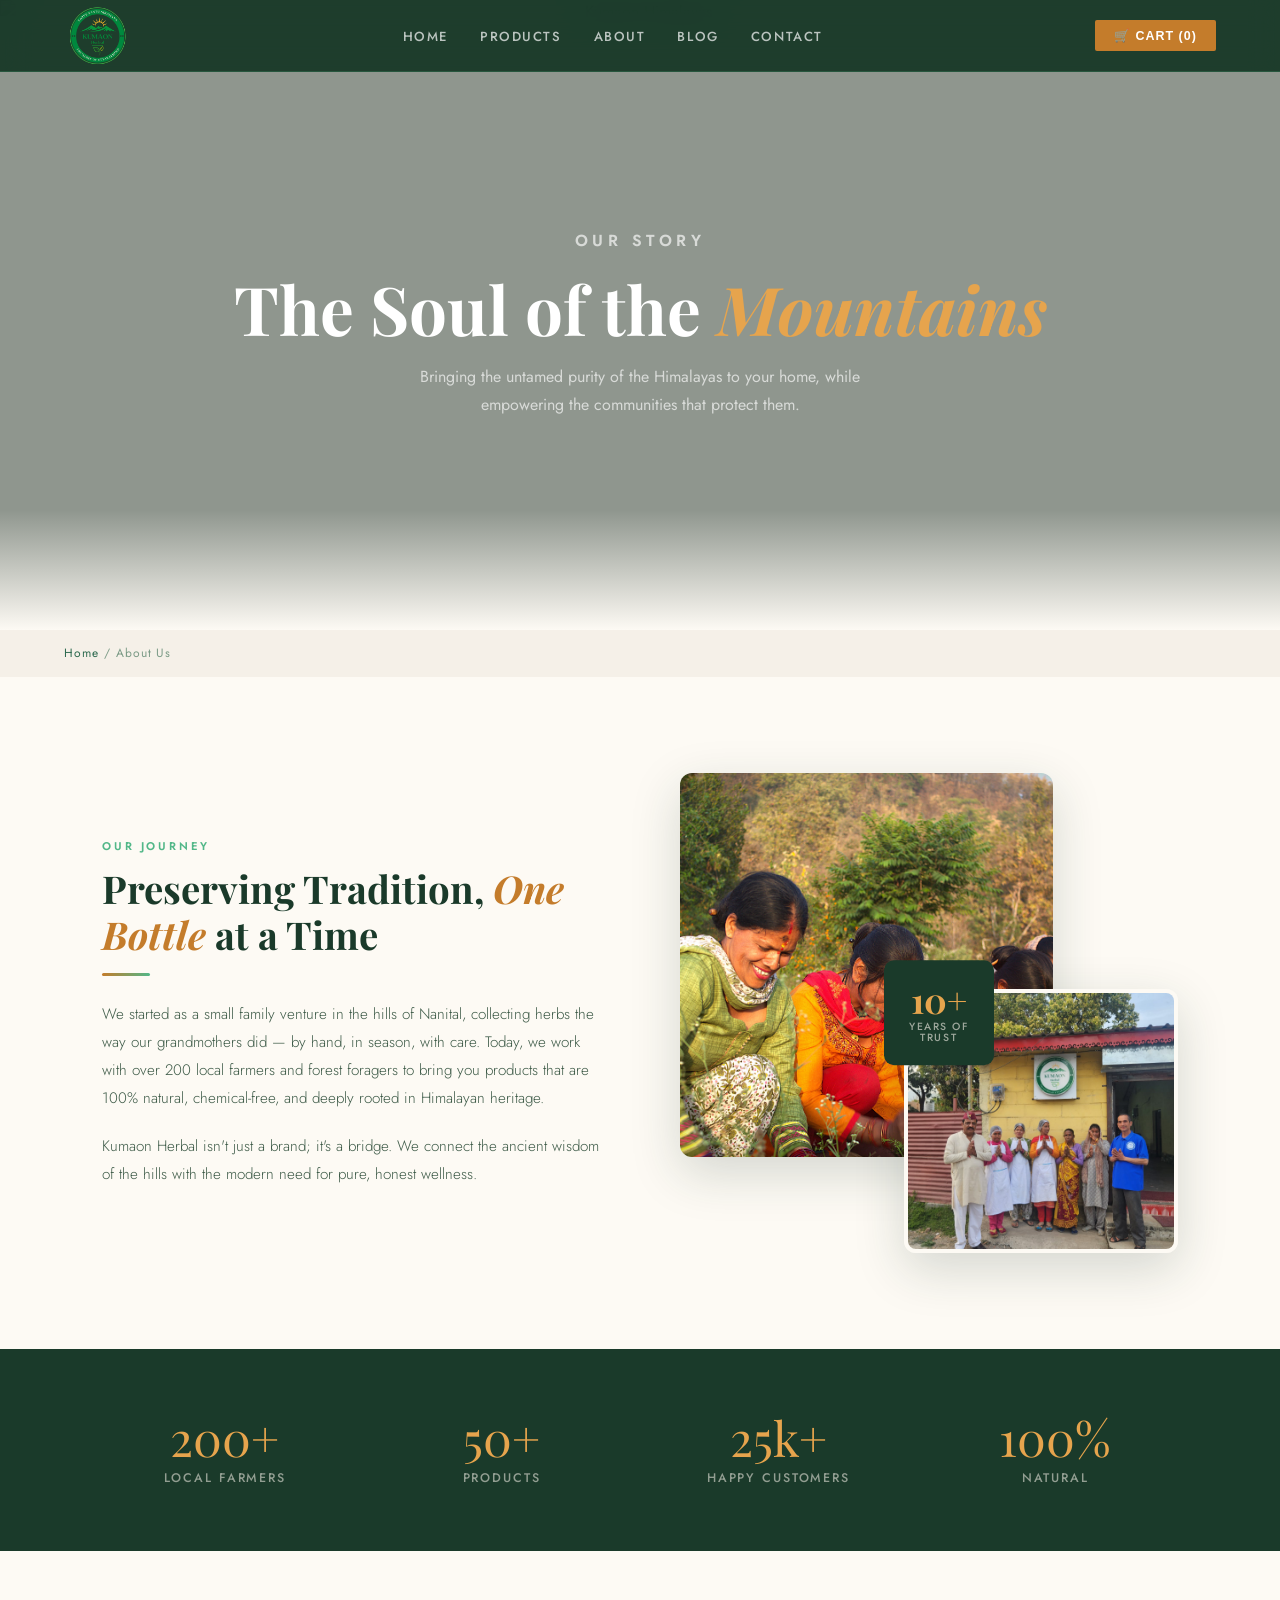
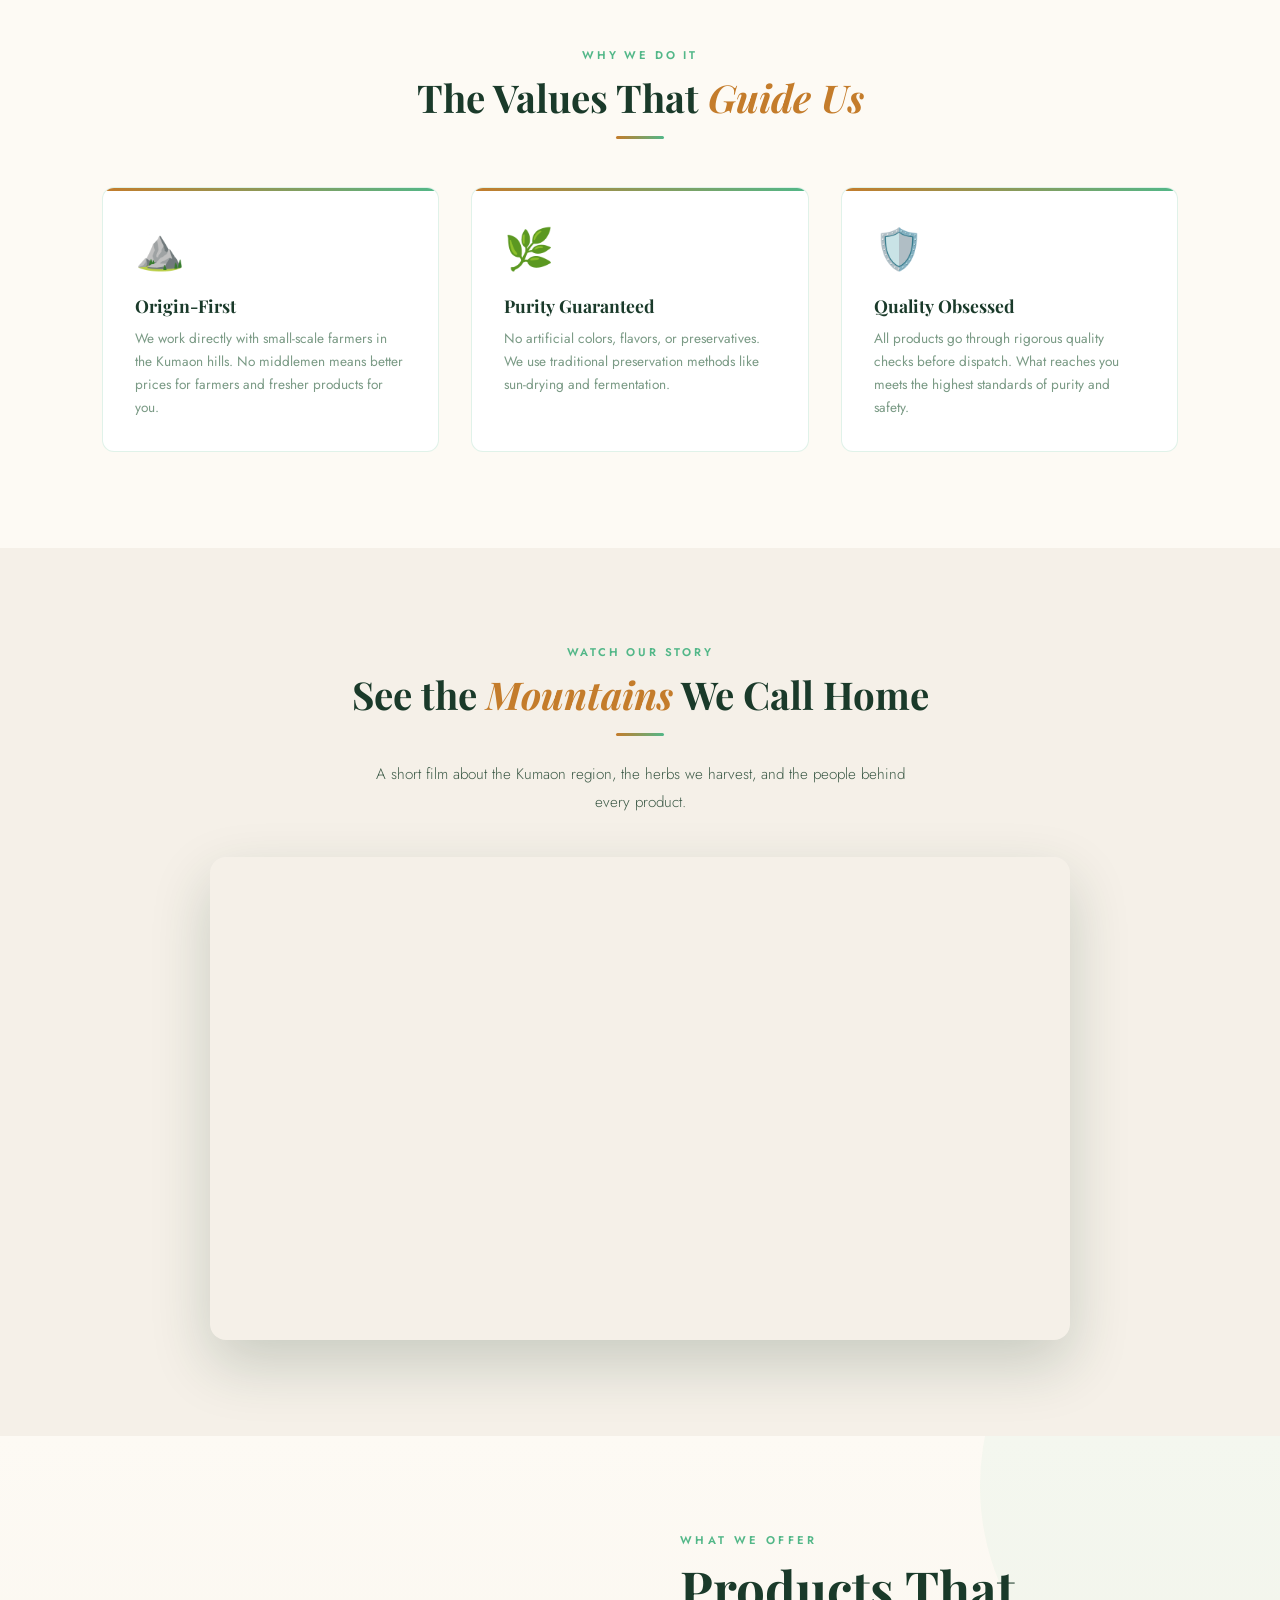
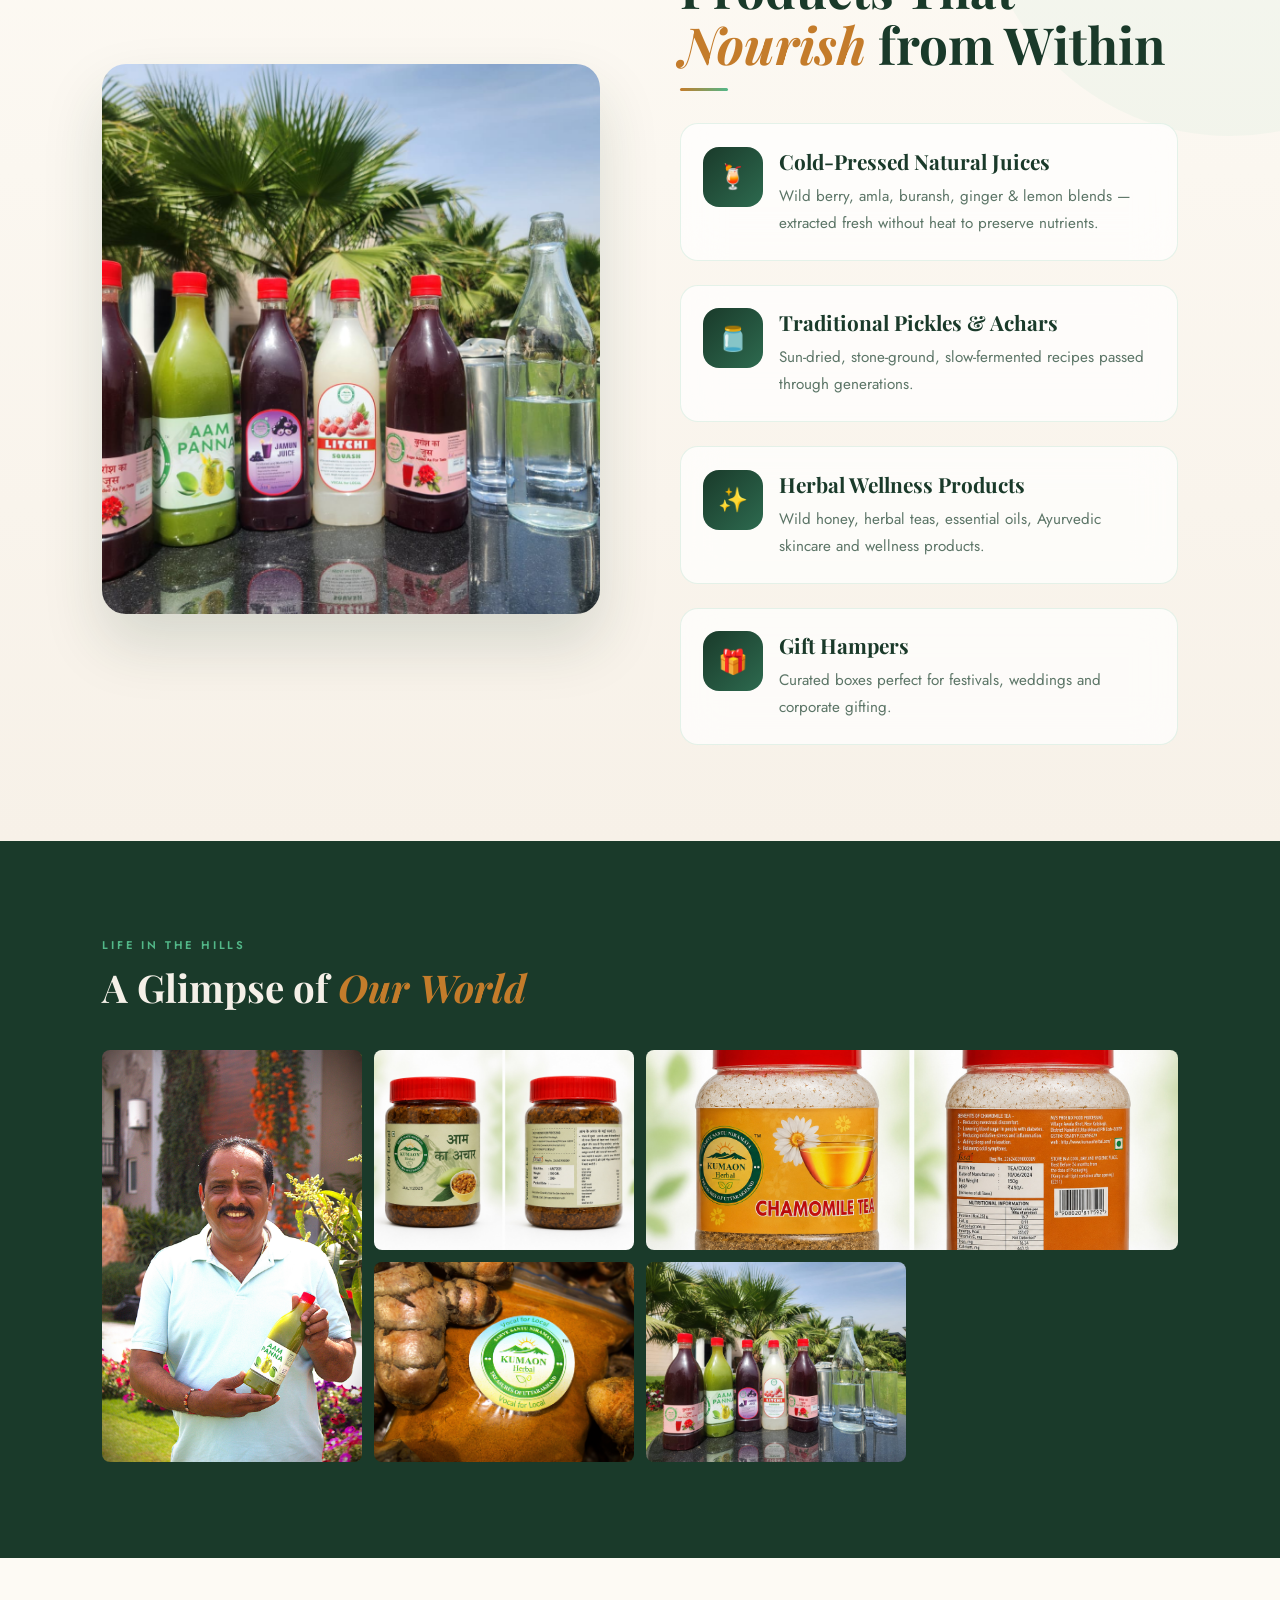
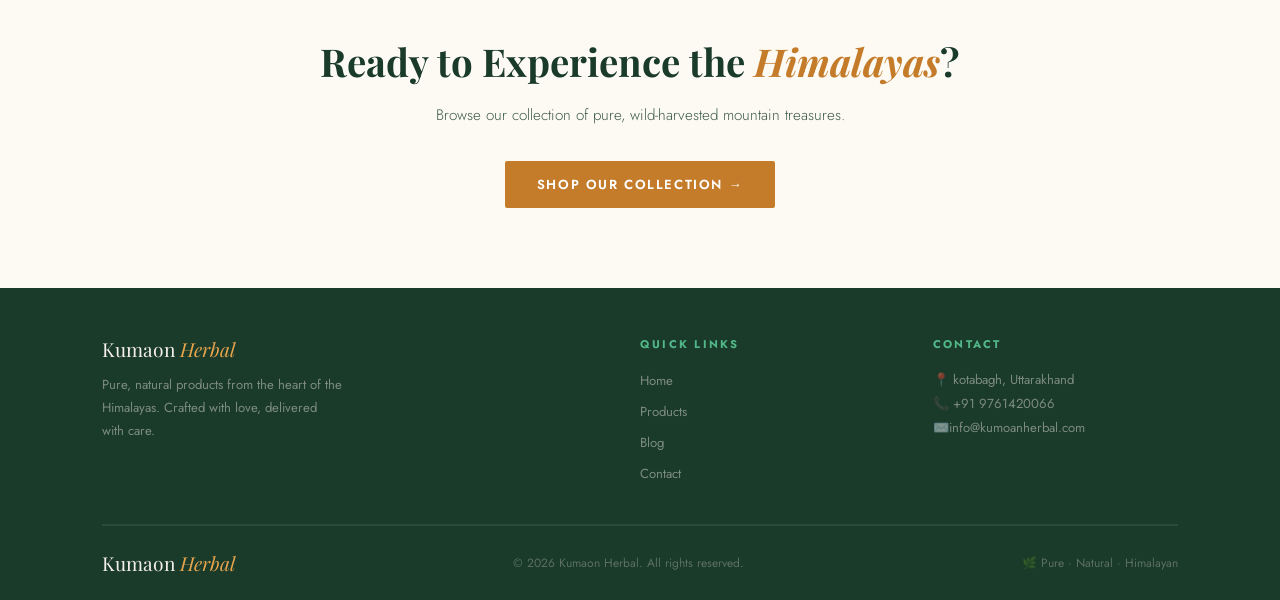
==== commit 4847a7e3: "Revise about.html for content and style updates Updated the about.html file to include new content a" ====
--- a/about.html
+++ b/about.html
@@ -6,28 +6,57 @@
   <title>About Us – Kumaon Herbal</title>
   <link href="https://fonts.googleapis.com/css2?family=Playfair+Display:ital,wght@0,400;0,600;0,700;1,400;1,600&family=Jost:wght@300;400;500;600;700&display=swap" rel="stylesheet"/>
   <link href="about.css" rel="stylesheet">
+  <!-- Optional: small inline override if needed -->
+  <style>
+    /* ensure side‑by‑side layout (already in blog.css if you updated) */
+    .nav-logo {
+      display: flex;
+      align-items: center;
+      gap: 0.6rem;
+      text-decoration: none;
+      color: #fff;
+      font-family: 'Playfair Display', serif;
+      font-size: 1.45rem;
+      letter-spacing: .03em;
+      flex-shrink: 0;
+    }
+    .nav-logo img {
+      max-height: 100px;
+      width: auto;
+      display: block;
+    }
+    .nav-logo span {
+      color: var(--al);
+      font-style: italic;
+    }
+  </style>
 </head>
 <body>
 
-<!-- NAVBAR -->
-<nav id="navbar">
-  <a href="index.html" class="nav-logo">
-    <img src="file_000000009f0c720bbfdfcab31197dc01.png" alt="Kumaon Herbal Logo" />
-    <span>Kumaon <span>Herbal</span></span>
-  </a>
-  <ul class="nav-links">
-    <li><a href="index.html">Home</a></li>
-    <li><a href="product.html">Products</a></li>
-    <li><a href="about.html" class="active">About</a></li>
-    <li><a href="blog.html">Blog</a></li>
-    <li><a href="contact.html">Contact</a></li>
-  </ul>
-  <div class="nav-actions">
-    <button class="nav-cart">Cart (0)</button>
-    <div class="hamburger" id="hamburger"><span></span><span></span><span></span></div>
-  </div>
-</nav>
-
+  <!-- ====== NAVBAR (IMAGE + TEXT) ====== -->
+  <nav id="navbar">
+    <a href="index.html" class="nav-logo">
+      <img src="file_000000009f0c720bbfdfcab31197dc01.png" alt="Kumaon Herbal Logo" />
+    </a>
+
+    <ul class="nav-links">
+      <li><a href="index.html">Home</a></li>
+      <li><a href="product.html">Products</a></li>
+      <li><a href="about.html">About</a></li>
+      <li><a href="blog.html">Blog</a></li>
+      <li><a href="contact.html">Contact</a></li>
+    </ul>
+
+    <div class="nav-actions">
+      <button class="nav-cart">🛒 Cart (0)</button>
+      <div class="hamburger" id="hamburger">
+        <span></span>
+        <span></span>
+        <span></span>
+      </div>
+    </div>
+  </nav>
+  
 <!-- HERO -->
 <section class="hero">
   <img src="https://images.unsplash.com/photo-1506905925346-21bda4d32df4?w=1600&q=80" alt="Kumaon Himalayas"/>
